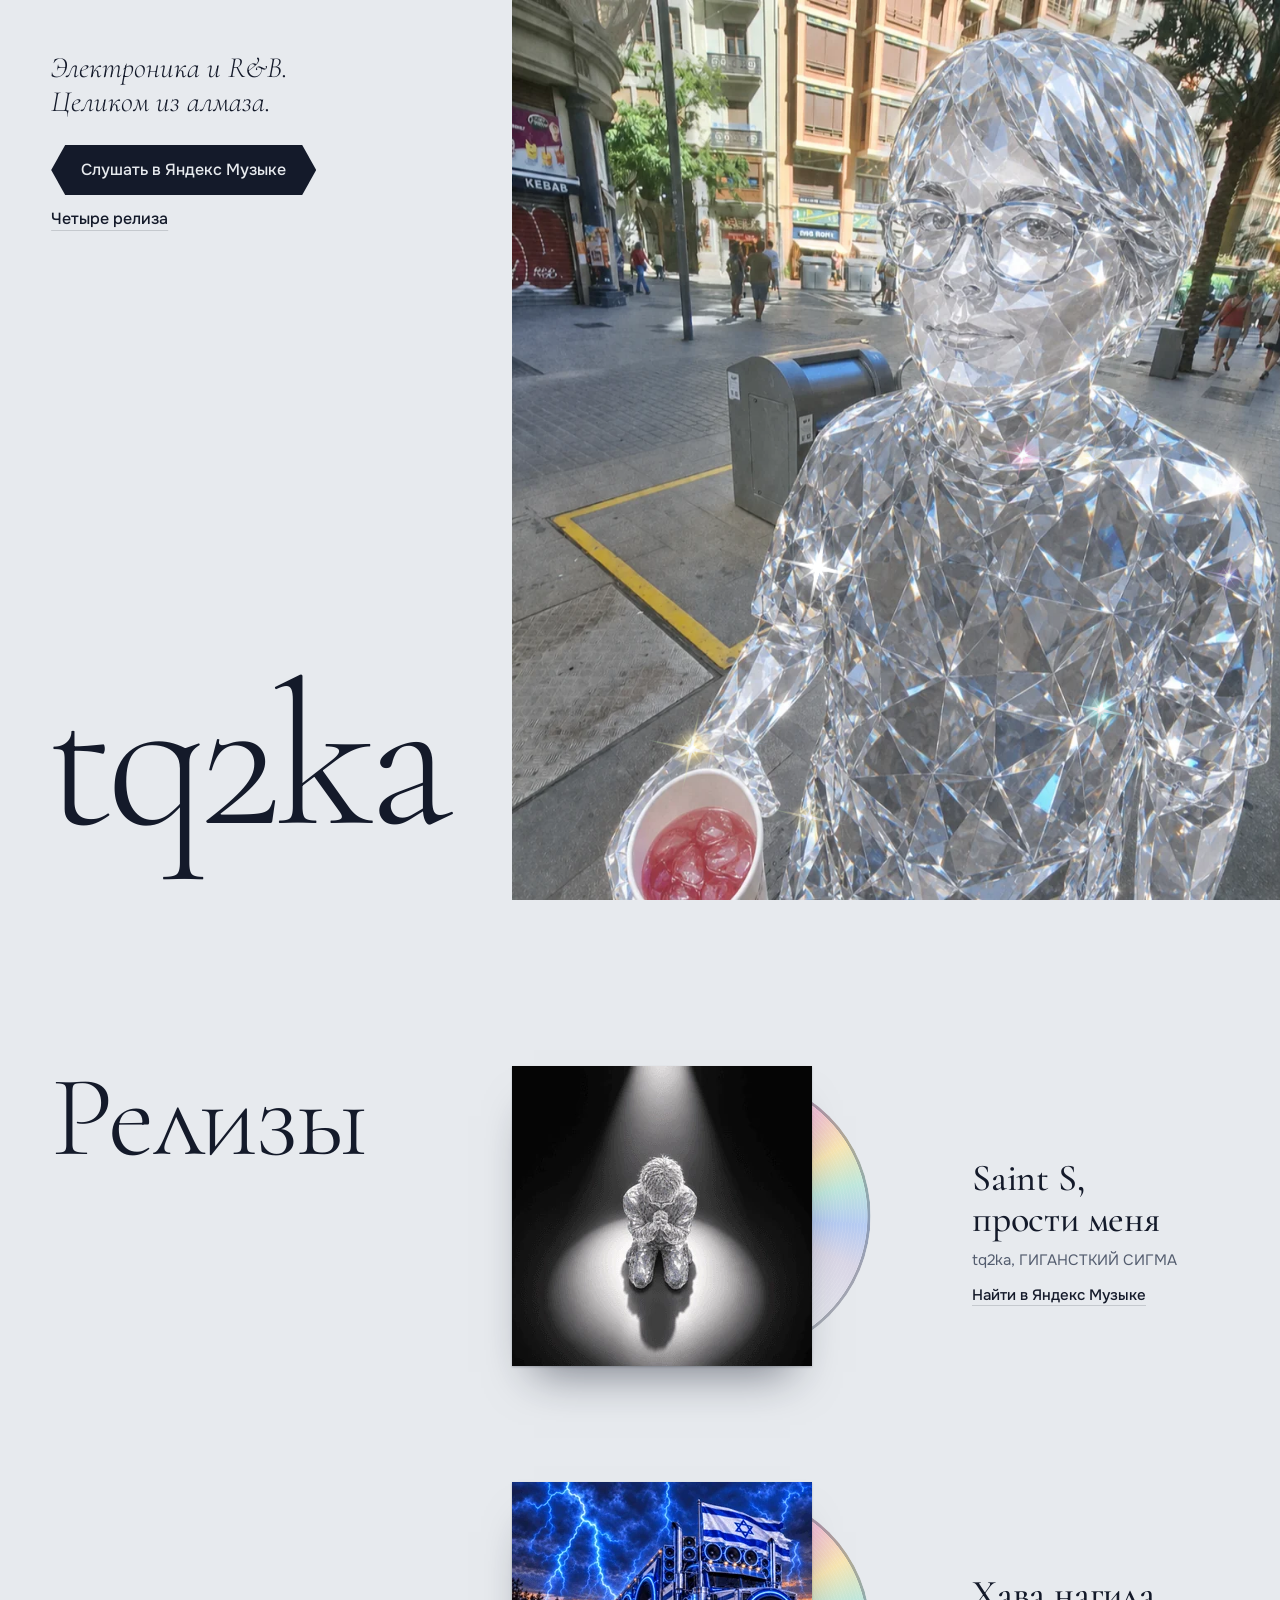
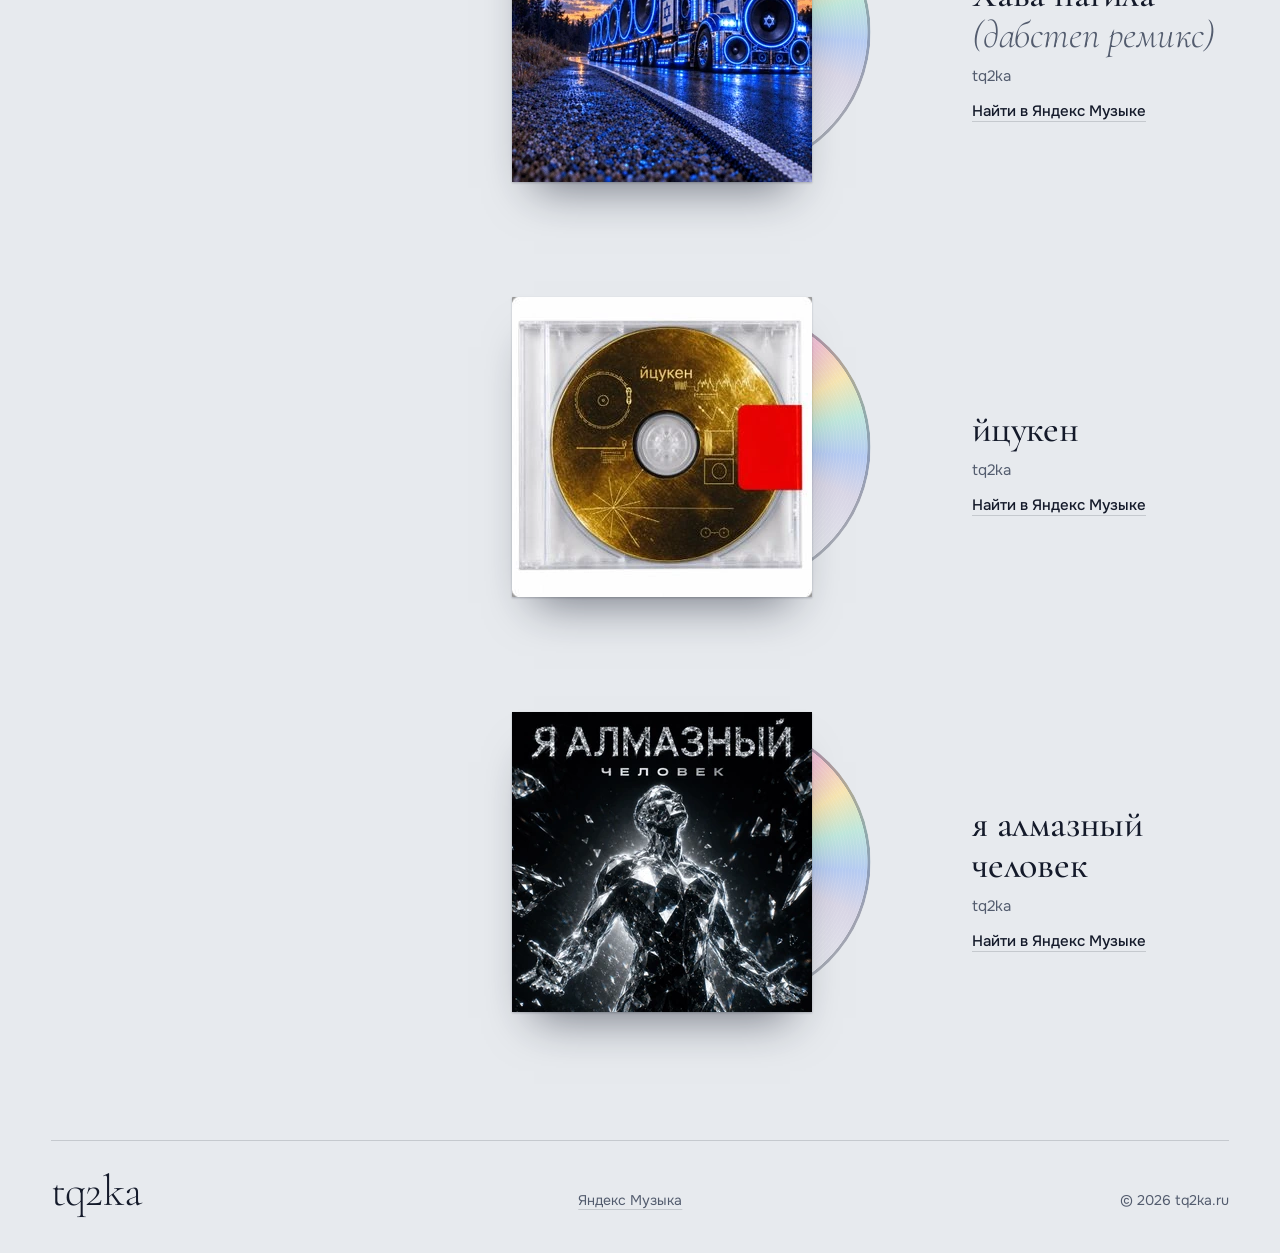
==== index.html @ 60e8fe56 "Сайт tq2ka: алмазный герой с бликами, релизы с CD, плеер, GitHub Pages Co-Authored-By: Claude Opus 5" ====
<!doctype html>
<html lang="ru">
<head>
  <meta charset="utf-8">
  <meta name="viewport" content="width=device-width, initial-scale=1, viewport-fit=cover">
  <title>tq2ka — музыкант</title>
  <meta name="description" content="tq2ka — электроника и R&amp;B. Релизы: «Saint S, прости меня» (с ГИГАНСТКИЙ СИГМА), «Хава нагила (дабстеп ремикс)», «йцукен», «я алмазный человек». Слушать в Яндекс Музыке.">
  <link rel="canonical" href="https://tq2ka.ru/">
  <meta name="theme-color" content="#e7eaee">

  <meta property="og:type" content="profile">
  <meta property="og:site_name" content="tq2ka">
  <meta property="og:title" content="tq2ka — музыкант">
  <meta property="og:description" content="Электроника и R&amp;B. Целиком из алмаза.">
  <meta property="og:url" content="https://tq2ka.ru/">
  <meta property="og:image" content="https://tq2ka.ru/img/og.jpg">
  <meta property="og:image:width" content="1200">
  <meta property="og:image:height" content="630">
  <meta property="og:locale" content="ru_RU">
  <meta name="twitter:card" content="summary_large_image">

  <link rel="icon" type="image/png" href="favicon.png">
  <link rel="apple-touch-icon" href="img/apple-touch-icon.png">

  <link rel="preload" as="image" type="image/webp" href="img/tq2ka.webp" imagesrcset="img/tq2ka-640.webp 640w, img/tq2ka.webp 1086w" imagesizes="(min-width: 900px) 60vw, 100vw">
  <link rel="preload" as="font" type="font/woff2" href="fonts/cormorant-garamond-latin-2fed1d.woff2" crossorigin>
  <link rel="stylesheet" href="css/fonts.css">
  <link rel="stylesheet" href="css/style.css">

  <script type="application/ld+json">
  {
    "@context": "https://schema.org",
    "@type": "MusicGroup",
    "name": "tq2ka",
    "url": "https://tq2ka.ru/",
    "image": "https://tq2ka.ru/img/tq2ka.jpg",
    "genre": ["Электроника", "R&B"],
    "sameAs": ["https://music.yandex.ru/artist/26457959"],
    "track": [
      {"@type": "MusicRecording", "name": "Saint S, прости меня", "byArtist": [{"@type": "MusicGroup", "name": "tq2ka"}, {"@type": "MusicGroup", "name": "ГИГАНСТКИЙ СИГМА"}]},
      {"@type": "MusicRecording", "name": "Хава нагила (дабстеп ремикс)", "byArtist": {"@type": "MusicGroup", "name": "tq2ka"}},
      {"@type": "MusicRecording", "name": "йцукен", "byArtist": {"@type": "MusicGroup", "name": "tq2ka"}},
      {"@type": "MusicRecording", "name": "я алмазный человек", "byArtist": {"@type": "MusicGroup", "name": "tq2ka"}}
    ]
  }
  </script>
</head>
<body>
  <a class="skip" href="#releases">Перейти к релизам</a>

  <header class="hero">
    <figure class="hero__photo" id="gem">
      <picture>
        <source type="image/webp" srcset="img/tq2ka-640.webp 640w, img/tq2ka.webp 1086w" sizes="(min-width: 900px) 60vw, 100vw">
        <img src="img/tq2ka.jpg" width="1086" height="1086" alt="tq2ka: человек из прозрачного алмаза со стаканом розового лимонада на улице южного города" fetchpriority="high">
      </picture>
      <canvas class="hero__fire" aria-hidden="true"></canvas>
    </figure>

    <div class="hero__text">
      <h1 class="wordmark">tq2ka</h1>
      <p class="hero__line">Электроника и&nbsp;R&amp;B.<br>Целиком из&nbsp;алмаза.</p>
      <p class="hero__actions">
        <a class="btn" href="https://music.yandex.ru/artist/26457959" target="_blank" rel="noopener">Слушать в&nbsp;Яндекс Музыке</a>
        <a class="hero__link" href="#releases">Четыре релиза</a>
      </p>
    </div>
  </header>

  <main>
    <section class="releases" id="releases" aria-labelledby="releases-title">
      <h2 class="releases__title" id="releases-title">Релизы</h2>

      <!--
        Как добавить трек или ссылки:
        • data-audio="audio/имя.mp3" — появится кнопка «Слушать», диск будет крутиться;
        • точная ссылка на релиз — замени адрес в «Найти в Яндекс Музыке»
          на ссылку альбома (music.yandex.ru/album/…) и текст на «Слушать в Яндекс Музыке».
      -->
      <ul class="releases__list">

        <li class="release" id="saint-s" data-audio="">
          <div class="release__case">
            <span class="disc" aria-hidden="true"></span>
            <img class="release__cover" src="img/saint-s.webp" width="300" height="300" loading="lazy" alt="Обложка «Saint S, прости меня»: серебряная фигура на коленях в луче прожектора">
          </div>
          <div class="release__meta">
            <h3 class="release__name">Saint S, прости меня</h3>
            <p class="release__artist">tq2ka, ГИГАНСТКИЙ СИГМА</p>
            <p class="release__listen"><a href="https://music.yandex.ru/search?text=tq2ka%20Saint%20S%2C%20%D0%BF%D1%80%D0%BE%D1%81%D1%82%D0%B8%20%D0%BC%D0%B5%D0%BD%D1%8F" target="_blank" rel="noopener">Найти в Яндекс Музыке</a></p>
          </div>
        </li>

        <li class="release" id="hava-nagila" data-audio="">
          <div class="release__case">
            <span class="disc" aria-hidden="true"></span>
            <img class="release__cover" src="img/hava-nagila.webp" width="300" height="300" loading="lazy" alt="Обложка «Хава нагила (дабстеп ремикс)»: фура с сабвуферами и флагами Израиля под молниями">
          </div>
          <div class="release__meta">
            <h3 class="release__name">Хава нагила <span class="release__alt">(дабстеп ремикс)</span></h3>
            <p class="release__artist">tq2ka</p>
            <p class="release__listen"><a href="https://music.yandex.ru/search?text=tq2ka%20%D0%A5%D0%B0%D0%B2%D0%B0%20%D0%BD%D0%B0%D0%B3%D0%B8%D0%BB%D0%B0" target="_blank" rel="noopener">Найти в Яндекс Музыке</a></p>
          </div>
        </li>

        <li class="release" id="ytsuken" data-audio="">
          <div class="release__case">
            <span class="disc" aria-hidden="true"></span>
            <img class="release__cover" src="img/ytsuken.webp" width="300" height="300" loading="lazy" alt="Обложка «йцукен»: золотой диск в прозрачной коробке с красной наклейкой">
          </div>
          <div class="release__meta">
            <h3 class="release__name">йцукен</h3>
            <p class="release__artist">tq2ka</p>
            <p class="release__listen"><a href="https://music.yandex.ru/search?text=tq2ka%20%D0%B9%D1%86%D1%83%D0%BA%D0%B5%D0%BD" target="_blank" rel="noopener">Найти в Яндекс Музыке</a></p>
          </div>
        </li>

        <li class="release" id="almaz" data-audio="">
          <div class="release__case">
            <span class="disc" aria-hidden="true"></span>
            <img class="release__cover" src="img/almaz.webp" width="300" height="300" loading="lazy" alt="Обложка «я алмазный человек»: алмазная фигура среди летящих осколков">
          </div>
          <div class="release__meta">
            <h3 class="release__name">я алмазный человек</h3>
            <p class="release__artist">tq2ka</p>
            <p class="release__listen"><a href="https://music.yandex.ru/search?text=tq2ka%20%D1%8F%20%D0%B0%D0%BB%D0%BC%D0%B0%D0%B7%D0%BD%D1%8B%D0%B9%20%D1%87%D0%B5%D0%BB%D0%BE%D0%B2%D0%B5%D0%BA" target="_blank" rel="noopener">Найти в Яндекс Музыке</a></p>
          </div>
        </li>

      </ul>
    </section>
  </main>

  <footer class="foot">
    <p class="foot__mark">tq2ka</p>
    <p class="foot__small"><a href="https://music.yandex.ru/artist/26457959" target="_blank" rel="noopener">Яндекс Музыка</a></p>
    <p class="foot__small">© 2026 tq2ka.ru</p>
  </footer>

  <script src="js/sparkles.js" defer></script>
  <script src="js/main.js" defer></script>
</body>
</html>
---- css/fonts.css ----
@font-face{font-family:'Cormorant Garamond';font-style:italic;font-weight:300;font-display:swap;src:url(../fonts/cormorant-garamond-cyrillic-034e3f.woff2) format('woff2');unicode-range:U+0301, U+0400-045F, U+0490-0491, U+04B0-04B1, U+2116}
@font-face{font-family:'Cormorant Garamond';font-style:italic;font-weight:300;font-display:swap;src:url(../fonts/cormorant-garamond-latin-25e309.woff2) format('woff2');unicode-range:U+0000-00FF, U+0131, U+0152-0153, U+02BB-02BC, U+02C6, U+02DA, U+02DC, U+0304, U+0308, U+0329, U+2000-206F, U+20AC, U+2122, U+2191, U+2193, U+2212, U+2215, U+FEFF, U+FFFD}
@font-face{font-family:'Cormorant Garamond';font-style:italic;font-weight:500;font-display:swap;src:url(../fonts/cormorant-garamond-cyrillic-034e3f.woff2) format('woff2');unicode-range:U+0301, U+0400-045F, U+0490-0491, U+04B0-04B1, U+2116}
@font-face{font-family:'Cormorant Garamond';font-style:italic;font-weight:500;font-display:swap;src:url(../fonts/cormorant-garamond-latin-25e309.woff2) format('woff2');unicode-range:U+0000-00FF, U+0131, U+0152-0153, U+02BB-02BC, U+02C6, U+02DA, U+02DC, U+0304, U+0308, U+0329, U+2000-206F, U+20AC, U+2122, U+2191, U+2193, U+2212, U+2215, U+FEFF, U+FFFD}
@font-face{font-family:'Cormorant Garamond';font-style:normal;font-weight:300;font-display:swap;src:url(../fonts/cormorant-garamond-cyrillic-4f4a82.woff2) format('woff2');unicode-range:U+0301, U+0400-045F, U+0490-0491, U+04B0-04B1, U+2116}
@font-face{font-family:'Cormorant Garamond';font-style:normal;font-weight:300;font-display:swap;src:url(../fonts/cormorant-garamond-latin-2fed1d.woff2) format('woff2');unicode-range:U+0000-00FF, U+0131, U+0152-0153, U+02BB-02BC, U+02C6, U+02DA, U+02DC, U+0304, U+0308, U+0329, U+2000-206F, U+20AC, U+2122, U+2191, U+2193, U+2212, U+2215, U+FEFF, U+FFFD}
@font-face{font-family:'Cormorant Garamond';font-style:normal;font-weight:500;font-display:swap;src:url(../fonts/cormorant-garamond-cyrillic-4f4a82.woff2) format('woff2');unicode-range:U+0301, U+0400-045F, U+0490-0491, U+04B0-04B1, U+2116}
@font-face{font-family:'Cormorant Garamond';font-style:normal;font-weight:500;font-display:swap;src:url(../fonts/cormorant-garamond-latin-2fed1d.woff2) format('woff2');unicode-range:U+0000-00FF, U+0131, U+0152-0153, U+02BB-02BC, U+02C6, U+02DA, U+02DC, U+0304, U+0308, U+0329, U+2000-206F, U+20AC, U+2122, U+2191, U+2193, U+2212, U+2215, U+FEFF, U+FFFD}
@font-face{font-family:'Onest';font-style:normal;font-weight:400;font-display:swap;src:url(../fonts/onest-cyrillic-4c7562.woff2) format('woff2');unicode-range:U+0301, U+0400-045F, U+0490-0491, U+04B0-04B1, U+2116}
@font-face{font-family:'Onest';font-style:normal;font-weight:400;font-display:swap;src:url(../fonts/onest-latin-cebbb5.woff2) format('woff2');unicode-range:U+0000-00FF, U+0131, U+0152-0153, U+02BB-02BC, U+02C6, U+02DA, U+02DC, U+0304, U+0308, U+0329, U+2000-206F, U+20AC, U+2122, U+2191, U+2193, U+2212, U+2215, U+FEFF, U+FFFD}
@font-face{font-family:'Onest';font-style:normal;font-weight:500;font-display:swap;src:url(../fonts/onest-cyrillic-4c7562.woff2) format('woff2');unicode-range:U+0301, U+0400-045F, U+0490-0491, U+04B0-04B1, U+2116}
@font-face{font-family:'Onest';font-style:normal;font-weight:500;font-display:swap;src:url(../fonts/onest-latin-cebbb5.woff2) format('woff2');unicode-range:U+0000-00FF, U+0131, U+0152-0153, U+02BB-02BC, U+02C6, U+02DA, U+02DC, U+0304, U+0308, U+0329, U+2000-206F, U+20AC, U+2122, U+2191, U+2193, U+2212, U+2215, U+FEFF, U+FFFD}
@font-face{font-family:'Onest';font-style:normal;font-weight:600;font-display:swap;src:url(../fonts/onest-cyrillic-4c7562.woff2) format('woff2');unicode-range:U+0301, U+0400-045F, U+0490-0491, U+04B0-04B1, U+2116}
@font-face{font-family:'Onest';font-style:normal;font-weight:600;font-display:swap;src:url(../fonts/onest-latin-cebbb5.woff2) format('woff2');unicode-range:U+0000-00FF, U+0131, U+0152-0153, U+02BB-02BC, U+02C6, U+02DA, U+02DC, U+0304, U+0308, U+0329, U+2000-206F, U+20AC, U+2122, U+2191, U+2193, U+2212, U+2215, U+FEFF, U+FFFD}
---- css/style.css ----
/* tq2ka — ювелирная витрина
   Палитра: платина, тушь, графит, розовый лимонад (стакан на аватарке). */

:root {
  --platinum: #e7eaee;
  --plate: #f3f5f7;
  --ink: #141a2a;
  --graphite: #535c6e;
  --hair: rgba(20, 26, 42, .16);
  --lemonade: #d8365f;

  --serif: 'Cormorant Garamond', 'Cormorant', 'Times New Roman', serif;
  --sans: 'Onest', 'Segoe UI', system-ui, sans-serif;

  --gutter: clamp(16px, 4vw, 56px);
}

*, *::before, *::after { box-sizing: border-box; }

html {
  -webkit-text-size-adjust: 100%;
  text-size-adjust: 100%;
}
@media (prefers-reduced-motion: no-preference) {
  html { scroll-behavior: smooth; }
}

body {
  margin: 0;
  background: var(--platinum);
  color: var(--ink);
  font: 400 18px/1.55 var(--sans);
  -webkit-font-smoothing: antialiased;
  overflow-x: hidden;
}

::selection { background: var(--lemonade); color: #fff; }

img { max-width: 100%; height: auto; display: block; }

a { color: inherit; }

:focus-visible {
  outline: 2px solid var(--lemonade);
  outline-offset: 4px;
}

.skip {
  position: absolute;
  left: var(--gutter);
  top: -100px;
  z-index: 10;
  padding: 10px 16px;
  background: var(--ink);
  color: var(--platinum);
  text-decoration: none;
}
.skip:focus { top: 12px; }

/* ───────── Герой ───────── */

.hero {
  display: grid;
  grid-template-columns: 1fr;
}

.hero__photo {
  position: relative;
  margin: 0;
  aspect-ratio: 1 / 1;
  overflow: hidden;
  background: #b9bec5;
}
.hero__photo img {
  width: 100%;
  height: 100%;
  object-fit: cover;
  object-position: 62% 50%; /* совпадает с POS_X в main.js */
}
.hero__fire {
  position: absolute;
  inset: 0;
  width: 100%;
  height: 100%;
  pointer-events: none;
  opacity: 0;
  transition: opacity .6s ease;
}
.hero__fire.is-on { opacity: 1; }

.hero__text {
  container-type: inline-size;
  display: flex;
  flex-direction: column;
  padding: 28px var(--gutter) 8px;
}

.wordmark {
  margin: 0;
  font: 300 30vw/.78 var(--serif);
  font-size: 50cqi;
  letter-spacing: -.035em;
  /* компенсируем боковые поля глифа t; снизу — место под хвост q */
  margin-left: -.03em;
  margin-bottom: .24em;
  font-feature-settings: "lnum" 0;
}

.hero__line {
  margin: 0;
  font: italic 300 clamp(24px, 2.3vw, 32px)/1.15 var(--serif);
}

.hero__actions {
  display: flex;
  flex-wrap: wrap;
  align-items: center;
  gap: 14px 28px;
  margin: 26px 0 0;
}

/* кнопка огранкой «багет»: скошенные торцы */
.btn {
  display: inline-flex;
  align-items: center;
  min-height: 50px;
  padding: 0 30px;
  background: var(--ink);
  color: var(--platinum);
  font: 500 16px/1.2 var(--sans);
  text-decoration: none;
  clip-path: polygon(14px 0, calc(100% - 14px) 0, 100% 50%, calc(100% - 14px) 100%, 14px 100%, 0 50%);
  transition: background-color .2s;
}
.btn:hover { background: var(--lemonade); }
/* clip-path срезает outline — фокус показываем заливкой и подчёркиванием */
.btn:focus-visible {
  outline: none;
  background: var(--lemonade);
  text-decoration: underline;
  text-underline-offset: 4px;
}

.hero__link {
  font: 500 16px/1.3 var(--sans);
  text-decoration: underline;
  text-decoration-thickness: 1px;
  text-underline-offset: 6px;
  text-decoration-color: var(--hair);
  transition: text-decoration-color .2s;
}
.hero__link:hover { text-decoration-color: var(--lemonade); }

@media (min-width: 900px) {
  .hero {
    grid-template-columns: minmax(0, 1fr) min(60vw, 100svh);
    height: 100svh;
    min-height: 600px;
  }
  .hero__photo {
    grid-column: 2;
    grid-row: 1;
    aspect-ratio: auto;
    height: 100%;
  }
  .hero__text {
    grid-column: 1;
    grid-row: 1;
    padding: clamp(28px, 4vw, 56px) var(--gutter) 0;
  }
  .hero__line { order: 1; margin-top: 0; }
  .hero__actions { order: 2; }
  .wordmark {
    order: 3;
    margin-top: auto;
    /* хвост q почти касается нижнего края фото */
    margin-bottom: .3em;
  }
}

/* ───────── Релизы ───────── */

.releases {
  max-width: 1240px;
  margin: 0 auto;
  padding: clamp(96px, 13vw, 180px) var(--gutter) clamp(80px, 10vw, 140px);
}

.releases__title {
  margin: 0 0 clamp(48px, 7vw, 96px);
  font: 300 clamp(60px, 9vw, 128px)/.9 var(--serif);
  letter-spacing: -.02em;
}

.releases__list {
  list-style: none;
  margin: 0;
  padding: 0;
  display: grid;
  grid-template-columns: 1fr;
  gap: clamp(64px, 9vw, 120px) 48px;
}
/* планшет и шире: обложка и подпись в одну строку */
@media (min-width: 760px) {
  .release {
    display: grid;
    grid-template-columns: 300px minmax(0, 1fr);
    column-gap: 160px;
    align-items: center;
  }
  .release__case { width: 300px; }
  .release__meta { margin-top: 0; }
}

/* десктоп: список релизов стоит ровно под фото, заголовок — в колонке имени */
@media (min-width: 1180px) {
  .releases {
    display: grid;
    grid-template-columns: minmax(0, 1fr) min(60vw, 100svh);
    max-width: none;
    padding-left: 0;
    padding-right: 0;
  }
  .releases__title {
    grid-column: 1;
    align-self: start;
    position: sticky;
    top: clamp(28px, 4vw, 56px);
    margin: 0;
    padding: 0 var(--gutter);
  }
  .releases__list {
    grid-column: 2;
    padding-right: var(--gutter);
  }
}

.release { min-width: 0; }

.release__case {
  position: relative;
  width: min(300px, 62vw);
  aspect-ratio: 1 / 1;
}

.release__cover {
  position: relative;
  z-index: 1;
  width: 100%;
  height: 100%;
  object-fit: cover;
  box-shadow:
    0 1px 2px rgba(20, 26, 42, .25),
    0 28px 44px -22px rgba(20, 26, 42, .55);
}

/* CD за обложкой: сторона с записью, радужная дифракция */
@property --a {
  syntax: '<angle>';
  inherits: false;
  initial-value: 0deg;
}

.disc {
  --a: 20deg;
  position: absolute;
  z-index: 0;
  top: 3%;
  left: 3%;
  width: 94%;
  height: 94%;
  border-radius: 50%;
  translate: 24% 0;
  transition: translate .8s cubic-bezier(.2, .75, .15, 1), --a .5s ease-out;
  background:
    radial-gradient(circle closest-side,
      transparent 0 30%,
      rgba(255, 255, 255, .85) 30.5% 31.2%,
      #c9ced6 31.6% 36%,
      rgba(110, 118, 132, .35) 36.3% 37%,
      transparent 37.4% 97.6%,
      rgba(90, 98, 112, .45) 98% 100%),
    repeating-radial-gradient(circle closest-side,
      rgba(255, 255, 255, 0) 0 2px,
      rgba(255, 255, 255, .09) 2px 3px),
    conic-gradient(from var(--a),
      #d3d8df 0deg, #f1bfd2 20deg, #f8e6b2 38deg, #bfe7dc 56deg, #b6cbf2 74deg, #d9d6e6 92deg,
      #e8ebef 130deg, #d3d8df 180deg,
      #f1bfd2 200deg, #f8e6b2 218deg, #bfe7dc 236deg, #b6cbf2 254deg, #d9d6e6 272deg,
      #e8ebef 310deg, #d3d8df 360deg);
  -webkit-mask: radial-gradient(circle closest-side, transparent 0 12.5%, rgba(0, 0, 0, .4) 13% 30%, #000 30.5%);
  mask: radial-gradient(circle closest-side, transparent 0 12.5%, rgba(0, 0, 0, .4) 13% 30%, #000 30.5%);
}

.release:hover .disc,
.release:focus-within .disc,
.release.is-playing .disc,
.release.is-summoned .disc { translate: 50% 0; }

.release.is-playing .disc { animation: spin 1.8s linear infinite; }

/* йцукен: золото при вызове с клавиатуры */
.release.is-summoned .disc {
  filter: sepia(1) saturate(1.5) hue-rotate(-15deg) brightness(.8) contrast(1.15);
  animation: spin 2.4s linear 1;
}
.release.is-summoned .release__cover {
  outline: 2px solid var(--lemonade);
  outline-offset: 6px;
}

@keyframes spin { to { rotate: 360deg; } }

@media (prefers-reduced-motion: reduce) {
  .disc { transition: none; }
  .release.is-playing .disc,
  .release.is-summoned .disc { animation: none; }
}

.release__meta { margin-top: 32px; max-width: 30ch; }

.release__name {
  margin: 0;
  font: 500 clamp(30px, 3vw, 38px)/1.08 var(--serif);
  letter-spacing: -.005em;
  text-wrap: balance;
}
.release__alt {
  display: block;
  font-weight: 300;
  font-style: italic;
  color: var(--graphite);
}

.release__artist {
  margin: 10px 0 0;
  font: 400 15px/1.4 var(--sans);
  color: var(--graphite);
}

.release__listen {
  margin: 14px 0 0;
  font: 500 15px/1.4 var(--sans);
}
.release__listen a {
  text-decoration: underline;
  text-decoration-thickness: 1px;
  text-underline-offset: 5px;
  text-decoration-color: var(--hair);
  transition: text-decoration-color .2s;
}
.release__listen a:hover { text-decoration-color: var(--lemonade); }

.foot__small a { text-decoration-color: var(--hair); text-underline-offset: 4px; }
.foot__small a:hover { text-decoration-color: var(--lemonade); }

.release__links {
  list-style: none;
  margin: 18px 0 0;
  padding: 0;
  display: flex;
  flex-wrap: wrap;
  gap: 8px;
}
.release__links a {
  display: inline-block;
  padding: 8px 14px;
  border: 1px solid var(--hair);
  border-radius: 999px;
  font: 500 14px/1.2 var(--sans);
  text-decoration: none;
  transition: border-color .2s, background-color .2s;
}
.release__links a:hover { border-color: var(--ink); background: var(--plate); }

/* плеер — появляется, только если у релиза есть data-audio */
.release__play {
  position: absolute;
  z-index: 2;
  left: 14px;
  bottom: 14px;
  width: 52px;
  height: 52px;
  border: 0;
  border-radius: 50%;
  background: var(--lemonade);
  color: #fff;
  cursor: pointer;
  display: grid;
  place-items: center;
  box-shadow: 0 6px 18px -6px rgba(20, 26, 42, .6);
  transition: transform .15s ease;
}
.release__play:active { transform: scale(.94); }
.release__play svg { width: 20px; height: 20px; }
.release__play .i-pause { display: none; }
.release.is-playing .release__play .i-play { display: none; }
.release.is-playing .release__play .i-pause { display: block; }

.release__progress {
  position: absolute;
  z-index: 2;
  left: 0;
  right: 0;
  bottom: -10px;
  height: 2px;
  background: var(--hair);
}
.release__progress i {
  display: block;
  height: 100%;
  width: calc(var(--p, 0) * 100%);
  background: var(--lemonade);
}

/* ───────── Подвал ───────── */

.foot {
  display: flex;
  flex-wrap: wrap;
  justify-content: space-between;
  align-items: baseline;
  gap: 8px 24px;
  margin: 0 var(--gutter);
  padding: 28px 0 40px;
  border-top: 1px solid var(--hair);
}
.foot__mark {
  margin: 0;
  font: 300 44px/1 var(--serif);
  letter-spacing: -.02em;
}
.foot__small {
  margin: 0;
  font-size: 14px;
  color: var(--graphite);
}
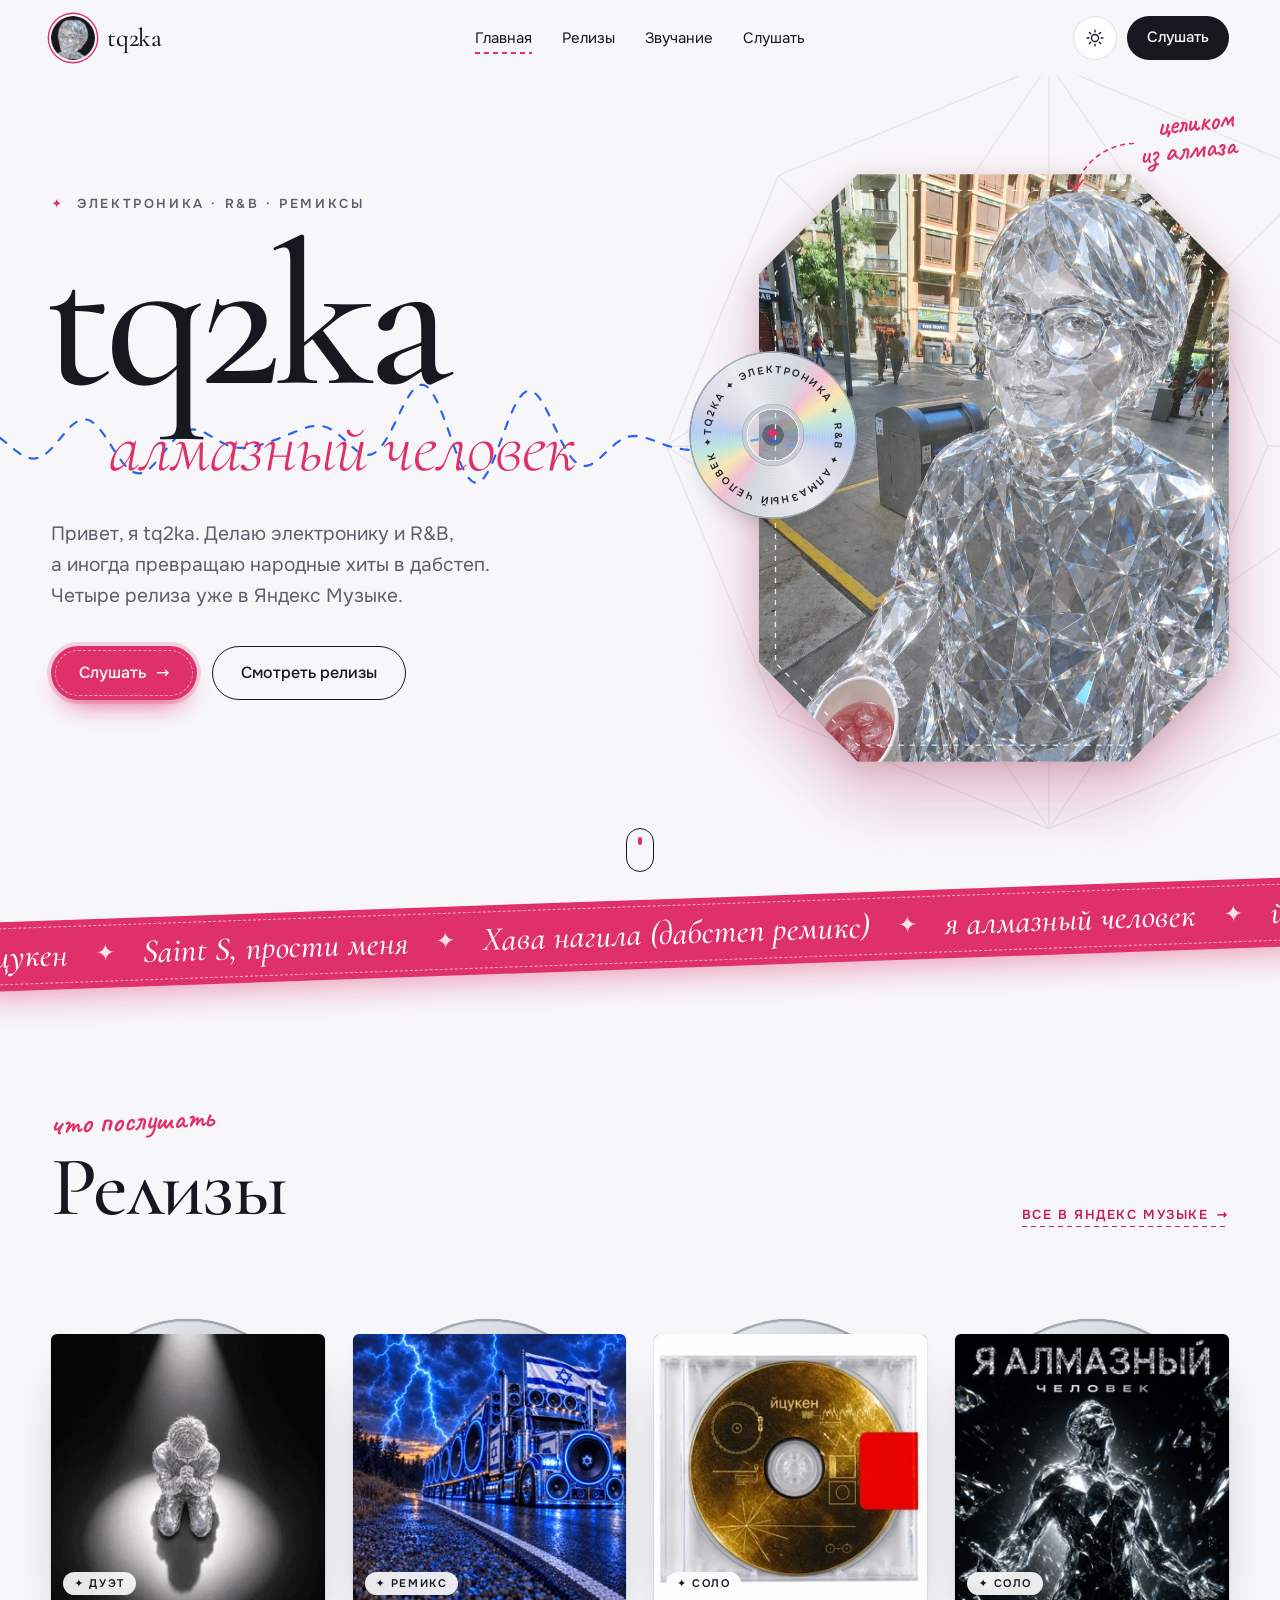
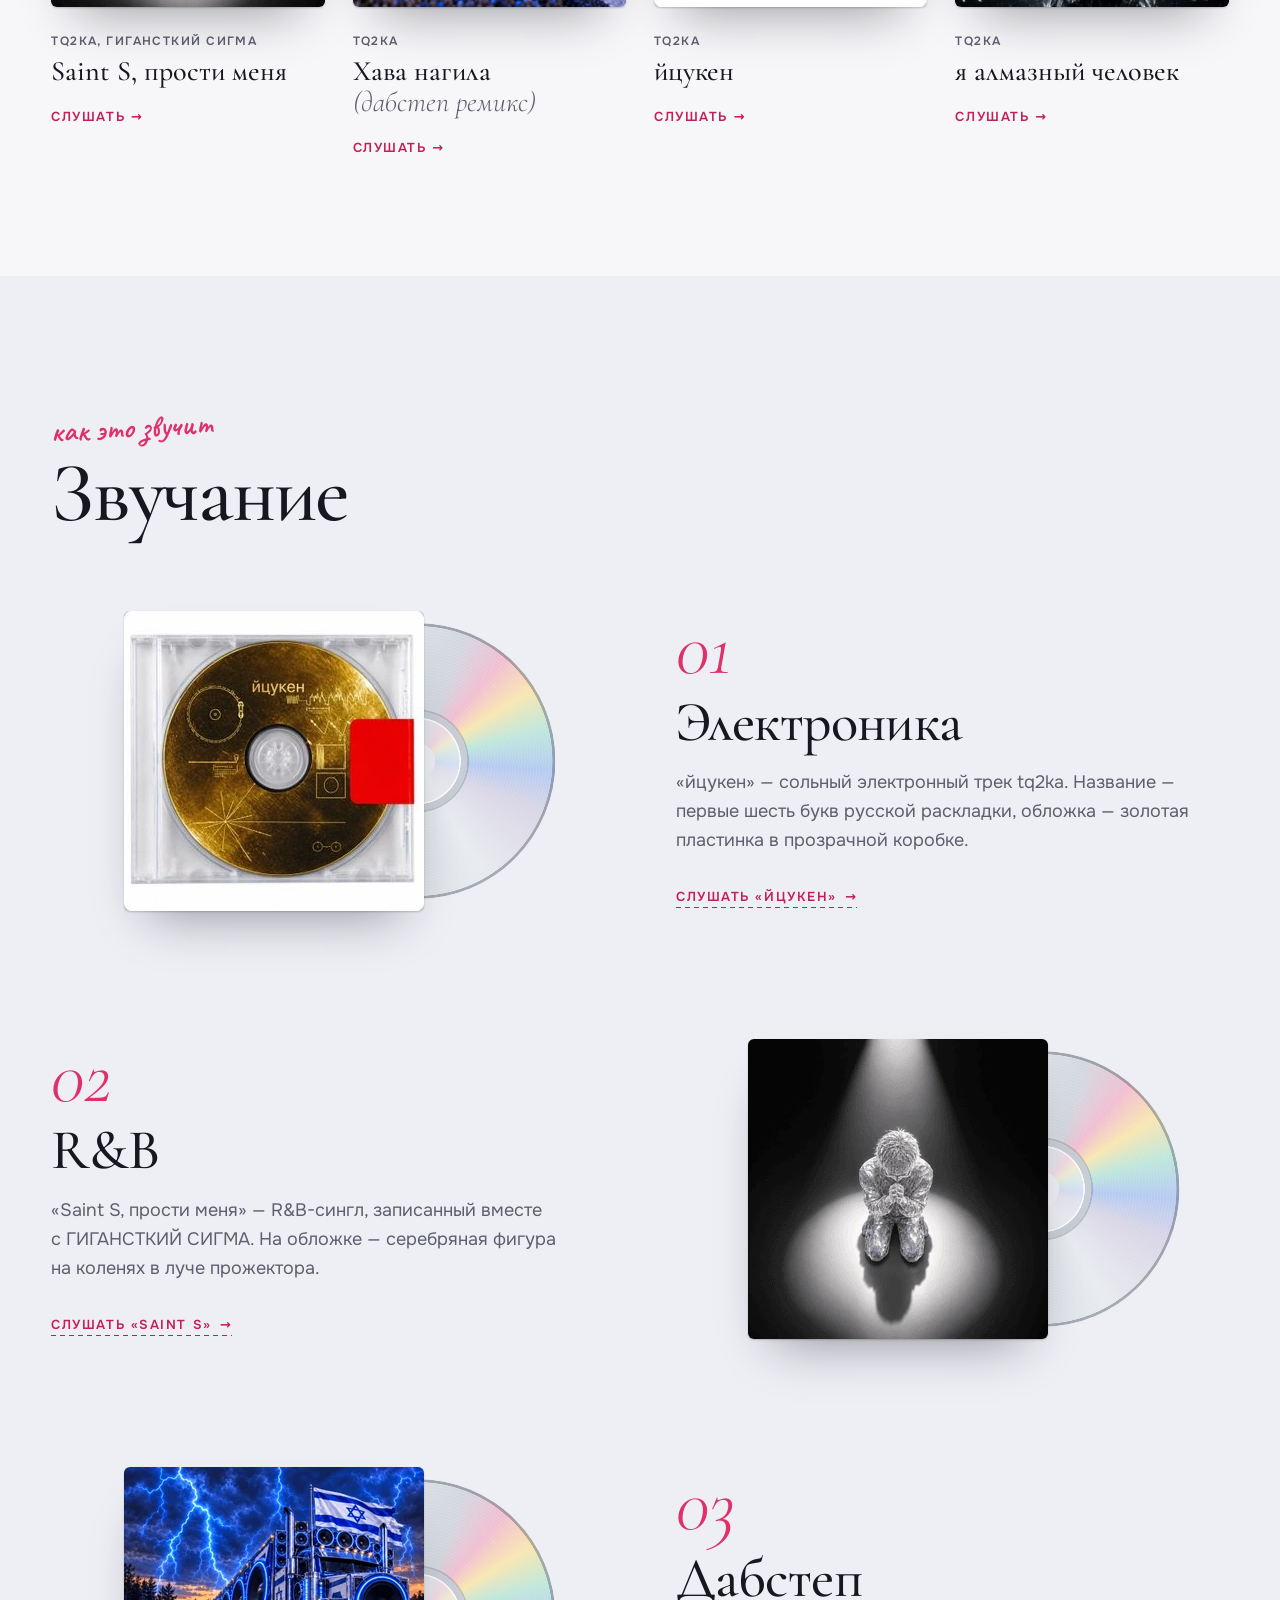
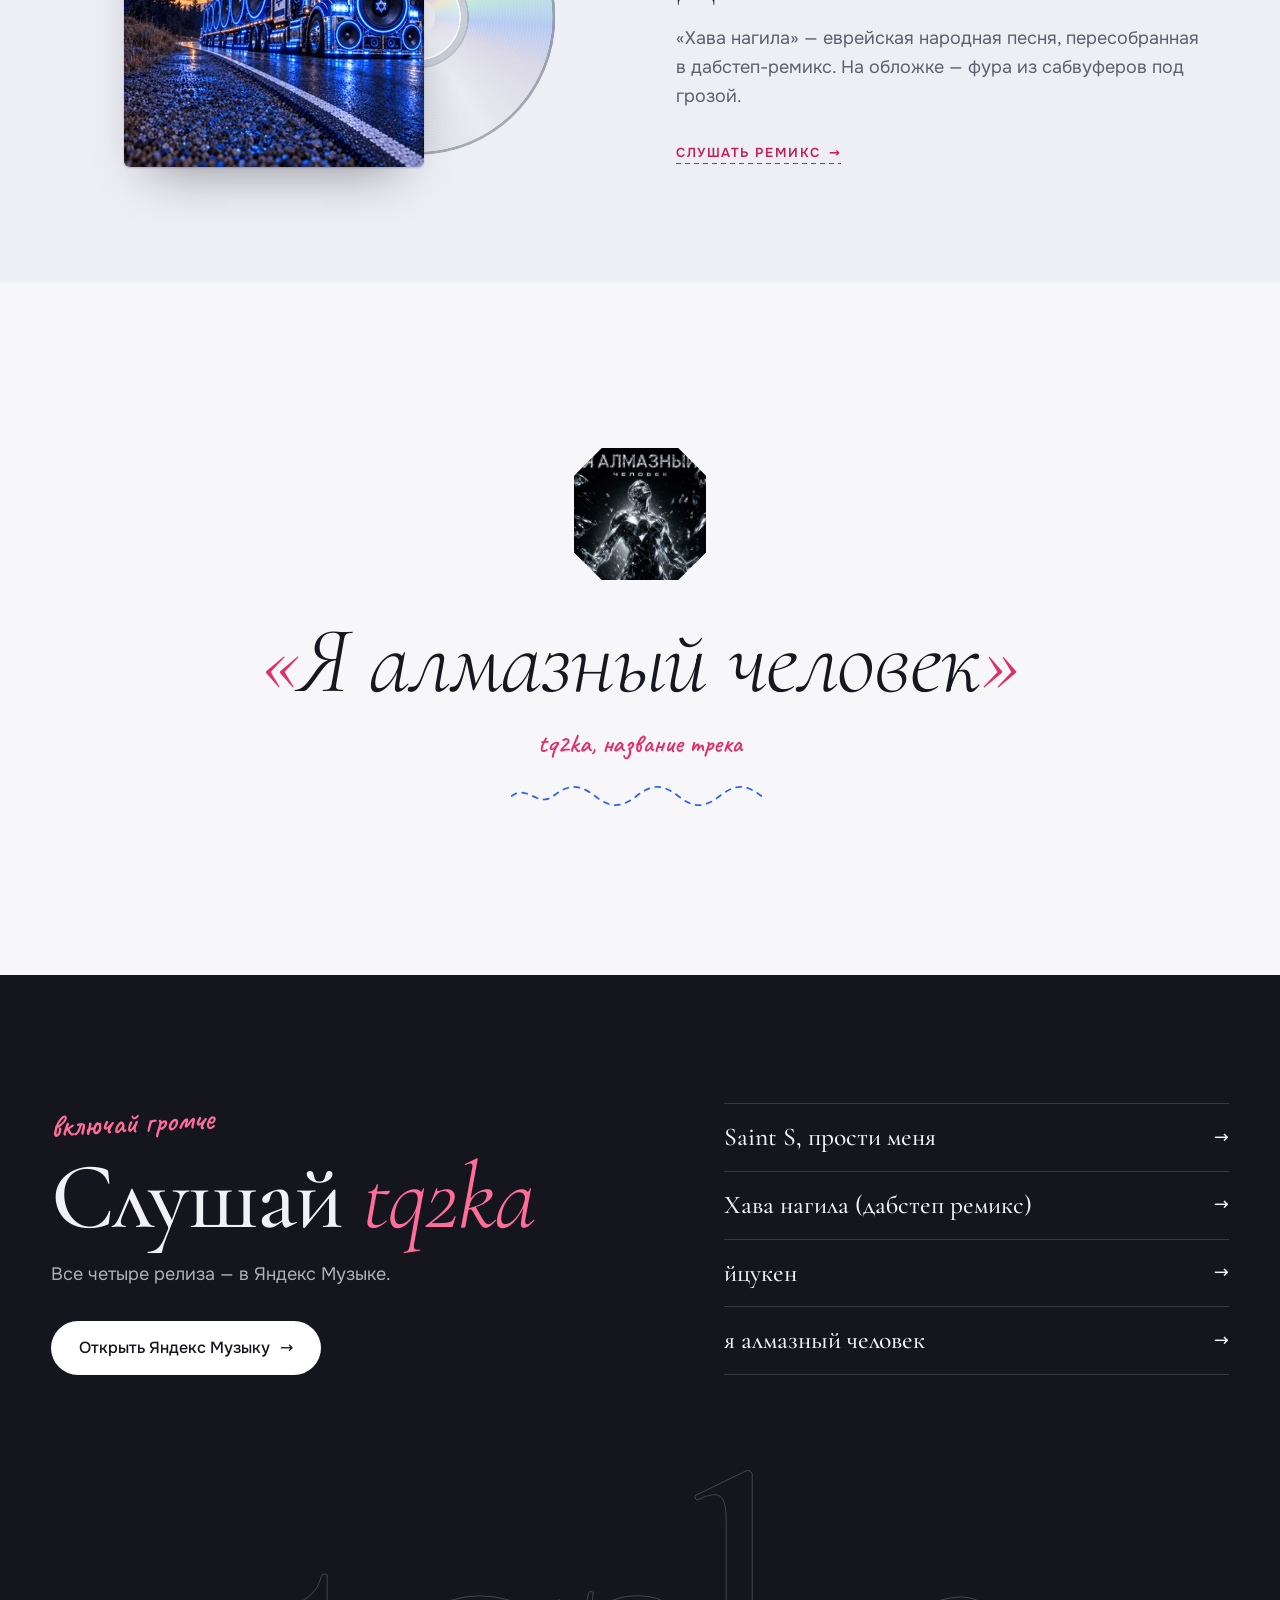
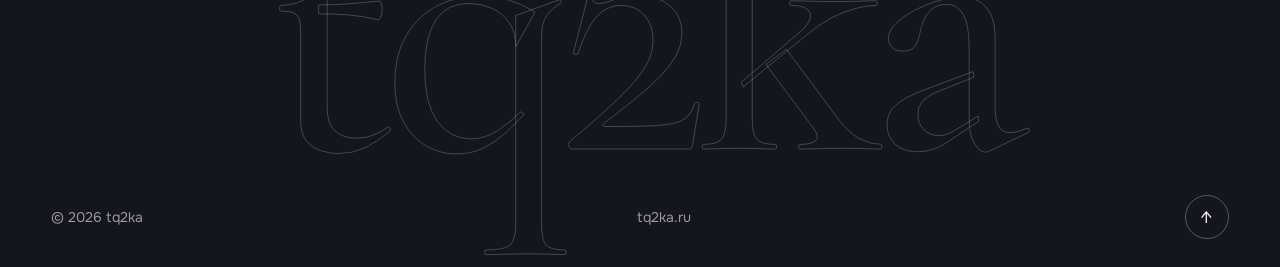
==== commit c8484796: "Редизайн в духе сайта Марины: шапка, волна, бейдж, лента, звучание, цитата, подвал Системная тема с " ====
--- a/index.html
+++ b/index.html
@@ -3,15 +3,16 @@
 <head>
   <meta charset="utf-8">
   <meta name="viewport" content="width=device-width, initial-scale=1, viewport-fit=cover">
-  <title>tq2ka — музыкант</title>
+  <title>tq2ka — алмазный человек</title>
   <meta name="description" content="tq2ka — электроника и R&amp;B. Релизы: «Saint S, прости меня» (с ГИГАНСТКИЙ СИГМА), «Хава нагила (дабстеп ремикс)», «йцукен», «я алмазный человек». Слушать в Яндекс Музыке.">
   <link rel="canonical" href="https://tq2ka.ru/">
-  <meta name="theme-color" content="#e7eaee">
+  <meta name="color-scheme" content="light dark">
+  <meta name="theme-color" content="#f7f7fa">
 
   <meta property="og:type" content="profile">
   <meta property="og:site_name" content="tq2ka">
-  <meta property="og:title" content="tq2ka — музыкант">
-  <meta property="og:description" content="Электроника и R&amp;B. Целиком из алмаза.">
+  <meta property="og:title" content="tq2ka — алмазный человек">
+  <meta property="og:description" content="Электроника и R&amp;B. Четыре релиза в Яндекс Музыке.">
   <meta property="og:url" content="https://tq2ka.ru/">
   <meta property="og:image" content="https://tq2ka.ru/img/og.jpg">
   <meta property="og:image:width" content="1200">
@@ -19,13 +20,17 @@
   <meta property="og:locale" content="ru_RU">
   <meta name="twitter:card" content="summary_large_image">
 
-  <link rel="icon" type="image/png" href="favicon.png">
+  <link rel="icon" href="favicon.ico" sizes="48x48">
+  <link rel="icon" type="image/png" sizes="32x32" href="favicon-32.png">
+  <link rel="icon" type="image/png" sizes="64x64" href="favicon.png">
   <link rel="apple-touch-icon" href="img/apple-touch-icon.png">
-
-  <link rel="preload" as="image" type="image/webp" href="img/tq2ka.webp" imagesrcset="img/tq2ka-640.webp 640w, img/tq2ka.webp 1086w" imagesizes="(min-width: 900px) 60vw, 100vw">
+  <link rel="manifest" href="site.webmanifest">
+
+  <link rel="preload" as="image" type="image/webp" href="img/tq2ka.webp">
   <link rel="preload" as="font" type="font/woff2" href="fonts/cormorant-garamond-latin-2fed1d.woff2" crossorigin>
   <link rel="stylesheet" href="css/fonts.css">
   <link rel="stylesheet" href="css/style.css">
+  <script>document.documentElement.classList.add('js');try{var t=localStorage.getItem('tq2ka-theme');if(t==='dark'||t==='light')document.documentElement.setAttribute('data-theme',t)}catch(e){}</script>
 
   <script type="application/ld+json">
   {
@@ -46,95 +51,250 @@
   </script>
 </head>
 <body>
-  <a class="skip" href="#releases">Перейти к релизам</a>
-
-  <header class="hero">
-    <figure class="hero__photo" id="gem">
-      <picture>
-        <source type="image/webp" srcset="img/tq2ka-640.webp 640w, img/tq2ka.webp 1086w" sizes="(min-width: 900px) 60vw, 100vw">
-        <img src="img/tq2ka.jpg" width="1086" height="1086" alt="tq2ka: человек из прозрачного алмаза со стаканом розового лимонада на улице южного города" fetchpriority="high">
-      </picture>
-      <canvas class="hero__fire" aria-hidden="true"></canvas>
-    </figure>
-
-    <div class="hero__text">
-      <h1 class="wordmark">tq2ka</h1>
-      <p class="hero__line">Электроника и&nbsp;R&amp;B.<br>Целиком из&nbsp;алмаза.</p>
-      <p class="hero__actions">
-        <a class="btn" href="https://music.yandex.ru/artist/26457959" target="_blank" rel="noopener">Слушать в&nbsp;Яндекс Музыке</a>
-        <a class="hero__link" href="#releases">Четыре релиза</a>
-      </p>
+  <a class="skip" href="#main">К содержанию</a>
+  <div class="progress" aria-hidden="true"><i></i></div>
+  <canvas class="trail" aria-hidden="true"></canvas>
+
+  <!-- ───────── Шапка ───────── -->
+  <header class="site-header" data-header>
+    <a class="logo" href="#top" aria-label="tq2ka, на главную">
+      <img class="logo__img" src="img/logo.png" width="44" height="44" alt="">
+      <span class="logo__t">tq2ka</span>
+    </a>
+    <nav class="nav" aria-label="Меню">
+      <ul>
+        <li><a href="#top" aria-current="true"><span>Главная</span></a></li>
+        <li><a href="#releases"><span>Релизы</span></a></li>
+        <li><a href="#sound"><span>Звучание</span></a></li>
+        <li><a href="#listen"><span>Слушать</span></a></li>
+      </ul>
+    </nav>
+    <div class="head-r">
+      <button class="theme-t" type="button" data-theme-toggle aria-label="Тёмная тема" aria-pressed="false">
+        <svg viewBox="0 0 24 24" fill="none" stroke="currentColor" stroke-width="1.6" stroke-linecap="round" aria-hidden="true">
+          <g class="sun"><circle cx="12" cy="12" r="4.2"/><path d="M12 2.5v2.2M12 19.3v2.2M2.5 12h2.2M19.3 12h2.2M5.3 5.3l1.6 1.6M17.1 17.1l1.6 1.6M5.3 18.7l1.6-1.6M17.1 6.9l1.6-1.6"/></g>
+          <path class="moon" d="M20 14.5A8.5 8.5 0 0 1 9.5 4a8.5 8.5 0 1 0 10.5 10.5z"/>
+        </svg>
+      </button>
+      <a class="pill" href="https://music.yandex.ru/artist/26457959" target="_blank" rel="noopener">Слушать</a>
+      <button class="burger" type="button" aria-label="Открыть меню" aria-expanded="false" data-burger><span></span><span></span></button>
     </div>
   </header>
 
-  <main>
-    <section class="releases" id="releases" aria-labelledby="releases-title">
-      <h2 class="releases__title" id="releases-title">Релизы</h2>
+  <div class="menu-full" data-menu hidden>
+    <nav aria-label="Меню">
+      <a href="#top">Главная</a>
+      <a href="#releases">Релизы</a>
+      <a href="#sound">Звучание</a>
+      <a href="#listen">Слушать</a>
+    </nav>
+    <a class="btn btn--pink" href="https://music.yandex.ru/artist/26457959" target="_blank" rel="noopener">Яндекс Музыка <span aria-hidden="true">→</span></a>
+  </div>
+
+  <main id="main">
+
+    <!-- ───────── Первый экран ───────── -->
+    <section class="hero" id="top">
+      <svg class="hero__facets" viewBox="0 0 600 600" aria-hidden="true">
+        <polygon points="300,20 498,102 580,300 498,498 300,580 102,498 20,300 102,102"/>
+        <polygon points="300,140 413,187 460,300 413,413 300,460 187,413 140,300 187,187"/>
+        <path d="M300 20 300 140M498 102 413 187M580 300H460M498 498 413 413M300 580V460M102 498 187 413M20 300H140M102 102 187 187M300 20 413 187 580 300 413 413 300 580 187 413 20 300 187 187Z"/>
+      </svg>
+
+      <div class="hero__text">
+        <p class="eyebrow" data-reveal><span class="spark" aria-hidden="true">✦</span> электроника · R&amp;B · ремиксы</p>
+        <h1 class="hero__name" data-reveal>
+          <span class="n1">tq2ka</span>
+          <span class="n2">алмазный человек</span>
+        </h1>
+        <svg class="wave" viewBox="0 0 1000 160" preserveAspectRatio="none" aria-hidden="true"><path data-wave/></svg>
+        <p class="hero__intro" data-reveal>Привет, я tq2ka. Делаю электронику и&nbsp;R&amp;B, а&nbsp;иногда превращаю народные хиты в&nbsp;дабстеп. Четыре релиза уже в&nbsp;Яндекс Музыке.</p>
+        <p class="hero__cta" data-reveal>
+          <a class="btn btn--pink" data-magnetic href="https://music.yandex.ru/artist/26457959" target="_blank" rel="noopener">Слушать <span aria-hidden="true">→</span></a>
+          <a class="btn btn--ghost" data-magnetic href="#releases">Смотреть релизы</a>
+        </p>
+      </div>
+
+      <div class="hero__art">
+        <p class="note" aria-hidden="true">
+          целиком<br>из алмаза
+          <svg viewBox="0 0 90 60"><path d="M80 6C60 4 30 14 18 44"/><path d="M10 36l8 10 8-9"/></svg>
+        </p>
+        <figure class="gem" id="gem" data-parallax="-0.06">
+          <div class="gem__clip">
+            <picture>
+              <source type="image/webp" srcset="img/tq2ka-640.webp 640w, img/tq2ka.webp 1086w" sizes="(min-width: 900px) 34vw, 90vw">
+              <img src="img/tq2ka.jpg" width="1086" height="1086" alt="tq2ka: человек из прозрачного алмаза со стаканом розового напитка на улице южного города" fetchpriority="high">
+            </picture>
+            <canvas class="gem__fire" aria-hidden="true"></canvas>
+          </div>
+          <svg class="gem__stitch" viewBox="0 0 400 500" preserveAspectRatio="none" aria-hidden="true">
+            <polygon points="84,14 316,14 386,84 386,416 316,486 84,486 14,416 14,84"/>
+          </svg>
+        </figure>
+        <div class="badge" data-parallax="0.08" aria-hidden="true">
+          <span class="badge__disc"></span>
+          <svg class="badge__text" viewBox="0 0 200 200">
+            <defs><path id="circ" d="M100,100 m-74,0 a74,74 0 1,1 148,0 a74,74 0 1,1 -148,0"/></defs>
+            <text textLength="462" lengthAdjust="spacing"><textPath href="#circ" textLength="462" lengthAdjust="spacing">tq2ka ✦ электроника ✦ R&amp;B ✦ алмазный человек ✦</textPath></text>
+          </svg>
+          <span class="badge__core">✦</span>
+        </div>
+      </div>
+
+      <a class="scroll-cue" href="#releases" aria-label="Прокрутить к релизам"><span></span></a>
+    </section>
+
+    <!-- ───────── Лента ───────── -->
+    <div class="ribbon" aria-hidden="true">
+      <div class="ribbon__track">
+        <span>йцукен</span><i>✦</i><span>Saint S, прости меня</span><i>✦</i><span>Хава нагила (дабстеп ремикс)</span><i>✦</i><span>я алмазный человек</span><i>✦</i>
+        <span>йцукен</span><i>✦</i><span>Saint S, прости меня</span><i>✦</i><span>Хава нагила (дабстеп ремикс)</span><i>✦</i><span>я алмазный человек</span><i>✦</i>
+      </div>
+    </div>
+
+    <!-- ───────── Релизы ───────── -->
+    <section class="section" id="releases" aria-labelledby="releases-h">
+      <div class="section-head" data-reveal>
+        <div>
+          <p class="script">что послушать</p>
+          <h2 id="releases-h">Релизы</h2>
+        </div>
+        <a class="more" href="https://music.yandex.ru/artist/26457959" target="_blank" rel="noopener">Все в Яндекс Музыке <span aria-hidden="true">→</span></a>
+      </div>
 
       <!--
-        Как добавить трек или ссылки:
-        • data-audio="audio/имя.mp3" — появится кнопка «Слушать», диск будет крутиться;
-        • точная ссылка на релиз — замени адрес в «Найти в Яндекс Музыке»
-          на ссылку альбома (music.yandex.ru/album/…) и текст на «Слушать в Яндекс Музыке».
+        Трек в плеер: data-audio="audio/файл.mp3" у нужной карточки.
+        Точная ссылка: замени адрес поиска на music.yandex.ru/album/…
       -->
-      <ul class="releases__list">
-
-        <li class="release" id="saint-s" data-audio="">
-          <div class="release__case">
+      <ul class="cards">
+        <li class="rcard release" id="saint-s" data-audio="" data-reveal>
+          <div class="rcard__case release__case">
             <span class="disc" aria-hidden="true"></span>
-            <img class="release__cover" src="img/saint-s.webp" width="300" height="300" loading="lazy" alt="Обложка «Saint S, прости меня»: серебряная фигура на коленях в луче прожектора">
-          </div>
-          <div class="release__meta">
-            <h3 class="release__name">Saint S, прости меня</h3>
-            <p class="release__artist">tq2ka, ГИГАНСТКИЙ СИГМА</p>
-            <p class="release__listen"><a href="https://music.yandex.ru/search?text=tq2ka%20Saint%20S%2C%20%D0%BF%D1%80%D0%BE%D1%81%D1%82%D0%B8%20%D0%BC%D0%B5%D0%BD%D1%8F" target="_blank" rel="noopener">Найти в Яндекс Музыке</a></p>
-          </div>
+            <img class="rcard__cover" src="img/saint-s.webp" width="300" height="300" loading="lazy" alt="Обложка «Saint S, прости меня»: серебряная фигура на коленях в луче прожектора">
+            <span class="tag">✦ дуэт</span>
+          </div>
+          <p class="rcard__by">tq2ka, ГИГАНСТКИЙ СИГМА</p>
+          <h3 class="rcard__t release__name">Saint S, прости меня</h3>
+          <a class="rcard__go" href="https://music.yandex.ru/search?text=tq2ka%20Saint%20S%2C%20%D0%BF%D1%80%D0%BE%D1%81%D1%82%D0%B8%20%D0%BC%D0%B5%D0%BD%D1%8F" target="_blank" rel="noopener">Слушать <span aria-hidden="true">→</span></a>
         </li>
-
-        <li class="release" id="hava-nagila" data-audio="">
-          <div class="release__case">
+        <li class="rcard release" id="hava-nagila" data-audio="" data-reveal>
+          <div class="rcard__case release__case">
             <span class="disc" aria-hidden="true"></span>
-            <img class="release__cover" src="img/hava-nagila.webp" width="300" height="300" loading="lazy" alt="Обложка «Хава нагила (дабстеп ремикс)»: фура с сабвуферами и флагами Израиля под молниями">
-          </div>
-          <div class="release__meta">
-            <h3 class="release__name">Хава нагила <span class="release__alt">(дабстеп ремикс)</span></h3>
-            <p class="release__artist">tq2ka</p>
-            <p class="release__listen"><a href="https://music.yandex.ru/search?text=tq2ka%20%D0%A5%D0%B0%D0%B2%D0%B0%20%D0%BD%D0%B0%D0%B3%D0%B8%D0%BB%D0%B0" target="_blank" rel="noopener">Найти в Яндекс Музыке</a></p>
-          </div>
+            <img class="rcard__cover" src="img/hava-nagila.webp" width="300" height="300" loading="lazy" alt="Обложка «Хава нагила (дабстеп ремикс)»: фура с сабвуферами и флагами Израиля под молниями">
+            <span class="tag">✦ ремикс</span>
+          </div>
+          <p class="rcard__by">tq2ka</p>
+          <h3 class="rcard__t release__name">Хава нагила <em>(дабстеп ремикс)</em></h3>
+          <a class="rcard__go" href="https://music.yandex.ru/search?text=tq2ka%20%D0%A5%D0%B0%D0%B2%D0%B0%20%D0%BD%D0%B0%D0%B3%D0%B8%D0%BB%D0%B0" target="_blank" rel="noopener">Слушать <span aria-hidden="true">→</span></a>
         </li>
-
-        <li class="release" id="ytsuken" data-audio="">
-          <div class="release__case">
+        <li class="rcard release" id="ytsuken" data-audio="" data-reveal>
+          <div class="rcard__case release__case">
             <span class="disc" aria-hidden="true"></span>
-            <img class="release__cover" src="img/ytsuken.webp" width="300" height="300" loading="lazy" alt="Обложка «йцукен»: золотой диск в прозрачной коробке с красной наклейкой">
-          </div>
-          <div class="release__meta">
-            <h3 class="release__name">йцукен</h3>
-            <p class="release__artist">tq2ka</p>
-            <p class="release__listen"><a href="https://music.yandex.ru/search?text=tq2ka%20%D0%B9%D1%86%D1%83%D0%BA%D0%B5%D0%BD" target="_blank" rel="noopener">Найти в Яндекс Музыке</a></p>
-          </div>
+            <img class="rcard__cover" src="img/ytsuken.webp" width="300" height="300" loading="lazy" alt="Обложка «йцукен»: золотой диск в прозрачной коробке с красной наклейкой">
+            <span class="tag">✦ соло</span>
+          </div>
+          <p class="rcard__by">tq2ka</p>
+          <h3 class="rcard__t release__name">йцукен</h3>
+          <a class="rcard__go" href="https://music.yandex.ru/search?text=tq2ka%20%D0%B9%D1%86%D1%83%D0%BA%D0%B5%D0%BD" target="_blank" rel="noopener">Слушать <span aria-hidden="true">→</span></a>
         </li>
-
-        <li class="release" id="almaz" data-audio="">
-          <div class="release__case">
+        <li class="rcard release" id="almaz" data-audio="" data-reveal>
+          <div class="rcard__case release__case">
             <span class="disc" aria-hidden="true"></span>
-            <img class="release__cover" src="img/almaz.webp" width="300" height="300" loading="lazy" alt="Обложка «я алмазный человек»: алмазная фигура среди летящих осколков">
-          </div>
-          <div class="release__meta">
-            <h3 class="release__name">я алмазный человек</h3>
-            <p class="release__artist">tq2ka</p>
-            <p class="release__listen"><a href="https://music.yandex.ru/search?text=tq2ka%20%D1%8F%20%D0%B0%D0%BB%D0%BC%D0%B0%D0%B7%D0%BD%D1%8B%D0%B9%20%D1%87%D0%B5%D0%BB%D0%BE%D0%B2%D0%B5%D0%BA" target="_blank" rel="noopener">Найти в Яндекс Музыке</a></p>
-          </div>
+            <img class="rcard__cover" src="img/almaz.webp" width="300" height="300" loading="lazy" alt="Обложка «я алмазный человек»: алмазная фигура среди летящих осколков">
+            <span class="tag">✦ соло</span>
+          </div>
+          <p class="rcard__by">tq2ka</p>
+          <h3 class="rcard__t release__name">я алмазный человек</h3>
+          <a class="rcard__go" href="https://music.yandex.ru/search?text=tq2ka%20%D1%8F%20%D0%B0%D0%BB%D0%BC%D0%B0%D0%B7%D0%BD%D1%8B%D0%B9%20%D1%87%D0%B5%D0%BB%D0%BE%D0%B2%D0%B5%D0%BA" target="_blank" rel="noopener">Слушать <span aria-hidden="true">→</span></a>
         </li>
-
       </ul>
     </section>
+
+    <!-- ───────── Звучание ───────── -->
+    <section class="section section--alt" id="sound" aria-labelledby="sound-h">
+      <div class="section-head" data-reveal>
+        <div>
+          <p class="script">как это звучит</p>
+          <h2 id="sound-h">Звучание</h2>
+        </div>
+      </div>
+
+      <article class="srow" data-reveal>
+        <div class="shot">
+          <span class="shot__disc" data-spin aria-hidden="true"></span>
+          <img src="img/ytsuken.webp" width="300" height="300" loading="lazy" alt="">
+        </div>
+        <div class="srow__text">
+          <p class="srow__n">01</p>
+          <h3>Электроника</h3>
+          <p>«йцукен» — сольный электронный трек tq2ka. Название — первые шесть букв русской раскладки, обложка — золотая пластинка в&nbsp;прозрачной коробке.</p>
+          <a class="more" href="https://music.yandex.ru/search?text=tq2ka%20%D0%B9%D1%86%D1%83%D0%BA%D0%B5%D0%BD" target="_blank" rel="noopener">Слушать «йцукен» <span aria-hidden="true">→</span></a>
+        </div>
+      </article>
+
+      <article class="srow srow--flip" data-reveal>
+        <div class="shot">
+          <span class="shot__disc" data-spin aria-hidden="true"></span>
+          <img src="img/saint-s.webp" width="300" height="300" loading="lazy" alt="">
+        </div>
+        <div class="srow__text">
+          <p class="srow__n">02</p>
+          <h3>R&amp;B</h3>
+          <p>«Saint S, прости меня» — R&amp;B-сингл, записанный вместе с&nbsp;ГИГАНСТКИЙ СИГМА. На&nbsp;обложке — серебряная фигура на&nbsp;коленях в&nbsp;луче прожектора.</p>
+          <a class="more" href="https://music.yandex.ru/search?text=tq2ka%20Saint%20S%2C%20%D0%BF%D1%80%D0%BE%D1%81%D1%82%D0%B8%20%D0%BC%D0%B5%D0%BD%D1%8F" target="_blank" rel="noopener">Слушать «Saint S» <span aria-hidden="true">→</span></a>
+        </div>
+      </article>
+
+      <article class="srow" data-reveal>
+        <div class="shot">
+          <span class="shot__disc" data-spin aria-hidden="true"></span>
+          <img src="img/hava-nagila.webp" width="300" height="300" loading="lazy" alt="">
+        </div>
+        <div class="srow__text">
+          <p class="srow__n">03</p>
+          <h3>Дабстеп</h3>
+          <p>«Хава нагила» — еврейская народная песня, пересобранная в&nbsp;дабстеп-ремикс. На&nbsp;обложке — фура из&nbsp;сабвуферов под грозой.</p>
+          <a class="more" href="https://music.yandex.ru/search?text=tq2ka%20%D0%A5%D0%B0%D0%B2%D0%B0%20%D0%BD%D0%B0%D0%B3%D0%B8%D0%BB%D0%B0" target="_blank" rel="noopener">Слушать ремикс <span aria-hidden="true">→</span></a>
+        </div>
+      </article>
+    </section>
+
+    <!-- ───────── Цитата ───────── -->
+    <section class="quote" aria-label="Цитата">
+      <figure data-reveal>
+        <div class="quote__cover">
+          <img src="img/almaz.webp" width="300" height="300" loading="lazy" alt="Обложка «я алмазный человек»">
+        </div>
+        <blockquote><p>Я&nbsp;алмазный человек</p></blockquote>
+        <figcaption>tq2ka, название трека</figcaption>
+        <svg class="quote__wave" viewBox="0 0 300 30" aria-hidden="true"><path d="M2 15c18-14 30 14 48 0s30-14 48 0 30 14 48 0 30-14 48 0 30 14 48 0 30-14 48 0"/></svg>
+      </figure>
+    </section>
   </main>
 
-  <footer class="foot">
-    <p class="foot__mark">tq2ka</p>
-    <p class="foot__small"><a href="https://music.yandex.ru/artist/26457959" target="_blank" rel="noopener">Яндекс Музыка</a></p>
-    <p class="foot__small">© 2026 tq2ka.ru</p>
+  <!-- ───────── Подвал ───────── -->
+  <footer class="foot" id="listen">
+    <div class="foot__grid">
+      <div data-reveal>
+        <p class="script">включай громче</p>
+        <h2 class="foot__h">Слушай <em>tq2ka</em></h2>
+        <p class="foot__p">Все четыре релиза — в&nbsp;Яндекс Музыке.</p>
+        <a class="btn btn--light" data-magnetic href="https://music.yandex.ru/artist/26457959" target="_blank" rel="noopener">Открыть Яндекс Музыку <span aria-hidden="true">→</span></a>
+      </div>
+      <ul class="foot__list" data-reveal>
+        <li><a href="https://music.yandex.ru/search?text=tq2ka%20Saint%20S%2C%20%D0%BF%D1%80%D0%BE%D1%81%D1%82%D0%B8%20%D0%BC%D0%B5%D0%BD%D1%8F" target="_blank" rel="noopener"><span>Saint S, прости меня</span><i aria-hidden="true">→</i></a></li>
+        <li><a href="https://music.yandex.ru/search?text=tq2ka%20%D0%A5%D0%B0%D0%B2%D0%B0%20%D0%BD%D0%B0%D0%B3%D0%B8%D0%BB%D0%B0" target="_blank" rel="noopener"><span>Хава нагила (дабстеп ремикс)</span><i aria-hidden="true">→</i></a></li>
+        <li><a href="https://music.yandex.ru/search?text=tq2ka%20%D0%B9%D1%86%D1%83%D0%BA%D0%B5%D0%BD" target="_blank" rel="noopener"><span>йцукен</span><i aria-hidden="true">→</i></a></li>
+        <li><a href="https://music.yandex.ru/search?text=tq2ka%20%D1%8F%20%D0%B0%D0%BB%D0%BC%D0%B0%D0%B7%D0%BD%D1%8B%D0%B9%20%D1%87%D0%B5%D0%BB%D0%BE%D0%B2%D0%B5%D0%BA" target="_blank" rel="noopener"><span>я алмазный человек</span><i aria-hidden="true">→</i></a></li>
+      </ul>
+    </div>
+    <p class="foot__giant" aria-hidden="true">tq2ka</p>
+    <div class="foot__bar">
+      <span>© 2026 tq2ka</span>
+      <span>tq2ka.ru</span>
+      <a class="up" href="#top" aria-label="Наверх">↑</a>
+    </div>
   </footer>
 
   <script src="js/sparkles.js" defer></script>
--- a/css/fonts.css
+++ b/css/fonts.css
@@ -1,3 +1,7 @@
+@font-face{font-family:'Caveat';font-style:normal;font-weight:500;font-display:swap;src:url(../fonts/caveat-cyrillic-12c256.woff2) format('woff2');unicode-range:U+0301, U+0400-045F, U+0490-0491, U+04B0-04B1, U+2116}
+@font-face{font-family:'Caveat';font-style:normal;font-weight:500;font-display:swap;src:url(../fonts/caveat-latin-14ecf1.woff2) format('woff2');unicode-range:U+0000-00FF, U+0131, U+0152-0153, U+02BB-02BC, U+02C6, U+02DA, U+02DC, U+0304, U+0308, U+0329, U+2000-206F, U+20AC, U+2122, U+2191, U+2193, U+2212, U+2215, U+FEFF, U+FFFD}
+@font-face{font-family:'Caveat';font-style:normal;font-weight:600;font-display:swap;src:url(../fonts/caveat-cyrillic-12c256.woff2) format('woff2');unicode-range:U+0301, U+0400-045F, U+0490-0491, U+04B0-04B1, U+2116}
+@font-face{font-family:'Caveat';font-style:normal;font-weight:600;font-display:swap;src:url(../fonts/caveat-latin-14ecf1.woff2) format('woff2');unicode-range:U+0000-00FF, U+0131, U+0152-0153, U+02BB-02BC, U+02C6, U+02DA, U+02DC, U+0304, U+0308, U+0329, U+2000-206F, U+20AC, U+2122, U+2191, U+2193, U+2212, U+2215, U+FEFF, U+FFFD}
 @font-face{font-family:'Cormorant Garamond';font-style:italic;font-weight:300;font-display:swap;src:url(../fonts/cormorant-garamond-cyrillic-034e3f.woff2) format('woff2');unicode-range:U+0301, U+0400-045F, U+0490-0491, U+04B0-04B1, U+2116}
 @font-face{font-family:'Cormorant Garamond';font-style:italic;font-weight:300;font-display:swap;src:url(../fonts/cormorant-garamond-latin-25e309.woff2) format('woff2');unicode-range:U+0000-00FF, U+0131, U+0152-0153, U+02BB-02BC, U+02C6, U+02DA, U+02DC, U+0304, U+0308, U+0329, U+2000-206F, U+20AC, U+2122, U+2191, U+2193, U+2212, U+2215, U+FEFF, U+FFFD}
 @font-face{font-family:'Cormorant Garamond';font-style:italic;font-weight:500;font-display:swap;src:url(../fonts/cormorant-garamond-cyrillic-034e3f.woff2) format('woff2');unicode-range:U+0301, U+0400-045F, U+0490-0491, U+04B0-04B1, U+2116}
--- a/css/style.css
+++ b/css/style.css
@@ -1,277 +1,354 @@
-/* tq2ka — ювелирная витрина
-   Палитра: платина, тушь, графит, розовый лимонад (стакан на аватарке). */
-
+/* tq2ka.ru
+   Мотивы: огранка (рамка-изумруд, схема бриллианта), CD (бейдж, диски за обложками),
+   звуковая волна вместо нитки, искры за курсором.
+   Тема — системная (prefers-color-scheme), кнопка в шапке переключает вручную. */
+
+/* ───────── Палитра ───────── */
 :root {
-  --platinum: #e7eaee;
-  --plate: #f3f5f7;
-  --ink: #141a2a;
-  --graphite: #535c6e;
-  --hair: rgba(20, 26, 42, .16);
-  --lemonade: #d8365f;
+  --bg: #f7f7fa;          /* лёд */
+  --bg-2: #eeeff5;
+  --card: #ffffff;
+  --ink: #16171f;         /* тушь */
+  --muted: #5d5f6e;
+  --line: rgba(22, 23, 31, .12);
+  --pink: #e0306a;        /* розовый напиток с аватарки */
+  --pink-ink: #c21f57;    /* розовый для мелкого текста */
+  --blue: #2e62f0;        /* молния с обложки «Хава нагила» */
+  --gold: #c08a1e;        /* «йцукен» */
+  --shadow: 0 28px 50px -26px rgba(22, 23, 31, .45);
+  --foot: #14151d;
+  --foot-ink: #f1f1f6;
 
   --serif: 'Cormorant Garamond', 'Cormorant', 'Times New Roman', serif;
   --sans: 'Onest', 'Segoe UI', system-ui, sans-serif;
+  --hand: 'Caveat', 'Segoe Print', cursive;
 
   --gutter: clamp(16px, 4vw, 56px);
-}
-
+  --max: 1280px;
+  --head-h: 76px;
+
+  color-scheme: light;
+}
+
+/* тёмная: по системе (если не выбрана светлая вручную) или по кнопке */
+@media (prefers-color-scheme: dark) {
+  :root:not([data-theme="light"]) {
+    --bg: #0f1016;
+    --bg-2: #161722;
+    --card: #1b1c27;
+    --ink: #ecedf3;
+    --muted: #a3a5b5;
+    --line: rgba(236, 237, 243, .14);
+    --pink: #ff4f86;
+    --pink-ink: #ff6e9a;
+    --blue: #7196ff;
+    --gold: #e2b04a;
+    --shadow: 0 30px 60px -24px rgba(0, 0, 0, .8);
+    --foot: #08080c;
+    color-scheme: dark;
+  }
+}
+:root[data-theme="dark"] {
+  --bg: #0f1016;
+  --bg-2: #161722;
+  --card: #1b1c27;
+  --ink: #ecedf3;
+  --muted: #a3a5b5;
+  --line: rgba(236, 237, 243, .14);
+  --pink: #ff4f86;
+  --pink-ink: #ff6e9a;
+  --blue: #7196ff;
+  --gold: #e2b04a;
+  --shadow: 0 30px 60px -24px rgba(0, 0, 0, .8);
+  --foot: #08080c;
+  color-scheme: dark;
+}
+/* светлая вручную при тёмной системе: запрещаем браузеру «затемнять» страницу */
+:root[data-theme="light"] { color-scheme: only light; }
+
+/* ───────── База ───────── */
 *, *::before, *::after { box-sizing: border-box; }
-
-html {
-  -webkit-text-size-adjust: 100%;
-  text-size-adjust: 100%;
-}
-@media (prefers-reduced-motion: no-preference) {
-  html { scroll-behavior: smooth; }
-}
+html { -webkit-text-size-adjust: 100%; text-size-adjust: 100%; scroll-padding-top: var(--head-h); overflow-x: clip; }
+@media (prefers-reduced-motion: no-preference) { html { scroll-behavior: smooth; } }
 
 body {
   margin: 0;
-  background: var(--platinum);
+  background: var(--bg);
   color: var(--ink);
-  font: 400 18px/1.55 var(--sans);
+  font: 400 18px/1.6 var(--sans);
   -webkit-font-smoothing: antialiased;
   overflow-x: hidden;
-}
-
-::selection { background: var(--lemonade); color: #fff; }
-
+  overflow-x: clip;
+  transition: background-color .4s ease, color .4s ease;
+}
+::selection { background: var(--pink); color: #fff; }
 img { max-width: 100%; height: auto; display: block; }
-
 a { color: inherit; }
-
-:focus-visible {
-  outline: 2px solid var(--lemonade);
-  outline-offset: 4px;
-}
+:focus-visible { outline: 2px solid var(--pink); outline-offset: 4px; border-radius: 4px; }
 
 .skip {
-  position: absolute;
-  left: var(--gutter);
-  top: -100px;
-  z-index: 10;
-  padding: 10px 16px;
-  background: var(--ink);
-  color: var(--platinum);
-  text-decoration: none;
+  position: fixed; left: 16px; top: -100px; z-index: 100;
+  padding: 10px 16px; background: var(--ink); color: var(--bg); text-decoration: none;
 }
 .skip:focus { top: 12px; }
 
-/* ───────── Герой ───────── */
-
+/* прогресс чтения: полоска спектра */
+.progress { position: fixed; inset: 0 0 auto; height: 3px; z-index: 60; pointer-events: none; }
+.progress i {
+  display: block; height: 100%;
+  background: linear-gradient(90deg, var(--pink), var(--blue), var(--gold));
+  transform-origin: 0 50%; transform: scaleX(var(--p, 0));
+}
+
+/* искры за курсором */
+.trail { position: fixed; inset: 0; width: 100%; height: 100%; z-index: 55; pointer-events: none; }
+
+/* ───────── Шапка ───────── */
+.site-header {
+  position: fixed; inset: 0 0 auto; z-index: 50;
+  height: var(--head-h);
+  display: flex; align-items: center; gap: 24px;
+  padding: 0 var(--gutter);
+  background: color-mix(in srgb, var(--bg) 82%, transparent);
+  -webkit-backdrop-filter: blur(14px) saturate(1.4);
+  backdrop-filter: blur(14px) saturate(1.4);
+  border-bottom: 1px solid transparent;
+  transition: transform .45s cubic-bezier(.2, .7, .2, 1), border-color .3s, background-color .4s;
+}
+.site-header.is-scrolled { border-bottom-color: var(--line); }
+.site-header.is-hidden { transform: translateY(-100%); }
+
+.logo { display: flex; align-items: center; gap: 12px; text-decoration: none; margin-right: auto; }
+.logo__img {
+  width: 44px; height: 44px; border-radius: 50%;
+  box-shadow: 0 0 0 2px var(--bg), 0 0 0 3.4px var(--pink);
+  transition: transform .6s cubic-bezier(.2, .7, .2, 1);
+}
+.logo:hover .logo__img { transform: rotate(-10deg) scale(1.06); }
+.logo__t { font: 500 26px/1 var(--serif); letter-spacing: -.01em; }
+
+.nav { display: none; }
+.nav ul { list-style: none; margin: 0; padding: 0; display: flex; gap: 6px; }
+.nav a {
+  position: relative; display: block; padding: 8px 12px;
+  font-size: 15px; text-decoration: none; color: var(--ink);
+}
+.nav a span { position: relative; }
+.nav a span::after {
+  content: ""; position: absolute; left: 0; right: 0; bottom: -6px; height: 2px;
+  background: repeating-linear-gradient(90deg, var(--pink) 0 5px, transparent 5px 9px);
+  transform: scaleX(0); transform-origin: 0 50%; transition: transform .35s ease;
+}
+.nav a:hover span::after, .nav a[aria-current="true"] span::after { transform: scaleX(1); }
+
+.head-r { display: flex; align-items: center; gap: 10px; }
+
+.theme-t {
+  position: relative; width: 44px; height: 44px; border-radius: 50%;
+  border: 1px solid var(--line); background: var(--card); color: var(--ink);
+  display: grid; place-items: center; cursor: pointer;
+}
+.theme-t svg { width: 20px; height: 20px; }
+.theme-t .sun, .theme-t .moon { transition: opacity .35s, transform .5s cubic-bezier(.2, .7, .2, 1); transform-origin: 12px 12px; }
+.theme-t .moon { opacity: 0; transform: rotate(-90deg) scale(.5); }
+.is-dark .theme-t .sun { opacity: 0; transform: rotate(90deg) scale(.5); }
+.is-dark .theme-t .moon { opacity: 1; transform: none; }
+
+.pill {
+  display: none; align-items: center; height: 44px; padding: 0 20px;
+  border-radius: 999px; background: var(--ink); color: var(--bg);
+  font: 500 15px/1 var(--sans); text-decoration: none;
+  transition: background-color .25s, color .25s;
+}
+.pill:hover { background: var(--pink); color: #fff; }
+
+.burger {
+  width: 44px; height: 44px; border-radius: 50%; border: 1px solid var(--line);
+  background: var(--card); cursor: pointer; display: grid; place-content: center; gap: 6px;
+}
+.burger span { display: block; width: 18px; height: 1.6px; background: var(--ink); transition: transform .35s; }
+.burger[aria-expanded="true"] span:first-child { transform: translateY(3.8px) rotate(45deg); }
+.burger[aria-expanded="true"] span:last-child { transform: translateY(-3.8px) rotate(-45deg); }
+
+@media (min-width: 960px) {
+  .nav { display: block; position: absolute; left: 50%; transform: translateX(-50%); }
+  .pill { display: inline-flex; }
+  .burger { display: none; }
+}
+
+.menu-full {
+  position: fixed; inset: 0; z-index: 45;
+  background: var(--bg);
+  padding: calc(var(--head-h) + 32px) var(--gutter) 40px;
+  display: flex; flex-direction: column; gap: 40px;
+}
+.menu-full[hidden] { display: none; }
+.menu-full nav { display: flex; flex-direction: column; gap: 4px; }
+.menu-full nav a { font: 500 clamp(40px, 11vw, 64px)/1.15 var(--serif); text-decoration: none; }
+.menu-full nav a:hover { color: var(--pink); font-style: italic; }
+.menu-full .btn { align-self: flex-start; }
+
+/* ───────── Кнопки и ссылки ───────── */
+.btn {
+  position: relative;
+  display: inline-flex; align-items: center; gap: 10px;
+  min-height: 54px; padding: 0 28px;
+  border-radius: 999px;
+  font: 500 16px/1 var(--sans); text-decoration: none;
+  transition: background-color .25s, color .25s, border-color .25s, box-shadow .25s;
+  will-change: transform;
+}
+.btn span { transition: transform .3s; }
+.btn:hover span { transform: translateX(4px); }
+.btn--pink {
+  background: var(--pink); color: #fff;
+  box-shadow: 0 0 0 4px color-mix(in srgb, var(--pink) 18%, transparent), 0 14px 28px -14px var(--pink);
+}
+/* пунктирная «строчка» внутри кнопки */
+.btn--pink::before {
+  content: ""; position: absolute; inset: 4px; border-radius: inherit;
+  border: 1.4px dashed rgba(255, 255, 255, .55); pointer-events: none;
+}
+.btn--pink:hover { background: var(--ink); color: var(--bg); }
+.btn--ghost { border: 1.4px solid var(--ink); color: var(--ink); }
+.btn--ghost:hover { background: var(--ink); color: var(--bg); }
+.btn--light { background: #fff; color: #14151d; }
+.btn--light:hover { background: var(--pink); color: #fff; }
+
+.more {
+  display: inline-flex; gap: 8px; align-items: center;
+  font: 600 13px/1.2 var(--sans); letter-spacing: .12em; text-transform: uppercase;
+  color: var(--pink-ink); text-decoration: none;
+  padding-bottom: 4px;
+  background: repeating-linear-gradient(90deg, currentColor 0 5px, transparent 5px 9px) 0 100% / 100% 1.5px no-repeat;
+}
+.more span { transition: transform .3s; }
+.more:hover span { transform: translateX(5px); }
+
+.script { margin: 0; font: 600 clamp(24px, 2.4vw, 32px)/1 var(--hand); color: var(--pink); transform: rotate(-3deg); transform-origin: 0 100%; }
+
+/* ───────── Первый экран ───────── */
 .hero {
+  position: relative;
+  max-width: var(--max);
+  margin: 0 auto;
+  padding: calc(var(--head-h) + 40px) var(--gutter) 96px;
   display: grid;
   grid-template-columns: 1fr;
-}
-
-.hero__photo {
-  position: relative;
+  gap: 48px;
+  align-items: center;
+}
+@media (min-width: 960px) {
+  .hero {
+    min-height: 100svh;
+    grid-template-columns: minmax(0, 1.12fr) minmax(0, .88fr);
+    gap: 32px;
+    padding-bottom: 120px;
+  }
+}
+
+/* схема огранки бриллианта на фоне */
+.hero__facets {
+  position: absolute; z-index: -1;
+  width: min(820px, 95vw); right: -14%; top: 4%;
+  fill: none; stroke: var(--ink); stroke-width: 1; opacity: .07;
+  pointer-events: none;
+}
+
+.hero__text { position: relative; z-index: 2; }
+
+.eyebrow {
+  margin: 0 0 22px;
+  font: 600 13px/1.3 var(--sans); letter-spacing: .2em; text-transform: uppercase;
+  color: var(--muted);
+}
+.eyebrow .spark { color: var(--pink); margin-right: 6px; }
+
+.hero__name { margin: 0; position: relative; z-index: 1; }
+.hero__name .n1 {
+  display: block;
+  font: 500 clamp(104px, 16vw, 236px)/.82 var(--serif);
+  letter-spacing: -.035em;
+  margin-left: -.04em;
+}
+.hero__name .n2 {
+  display: block;
+  white-space: nowrap;
+  margin: .12em 0 0 clamp(16px, 9%, 110px);
+  font: italic 300 clamp(38px, 5.6vw, 84px)/1 var(--serif);
+  letter-spacing: -.01em;
+  color: var(--pink);
+}
+
+/* звуковая волна через имя (вместо нитки) */
+.wave {
+  position: absolute; z-index: 0;
+  left: -8%; width: 125%; height: 150px;
+  top: clamp(110px, 13vw, 200px);
+  overflow: visible; pointer-events: none;
+}
+.wave path {
+  fill: none; stroke: var(--blue); stroke-width: 2.2; stroke-linecap: round;
+  stroke-dasharray: 8 10;
+  vector-effect: non-scaling-stroke;
+}
+@media (prefers-reduced-motion: no-preference) {
+  .wave path { animation: flow 1.4s linear infinite; }
+  .wave { clip-path: inset(0 100% 0 0); animation: draw 2.4s .3s cubic-bezier(.6, .1, .2, 1) forwards; }
+}
+@keyframes flow { to { stroke-dashoffset: -36; } }
+@keyframes draw { to { clip-path: inset(0 0 0 0); } }
+
+.hero__intro {
+  position: relative; z-index: 1;
+  max-width: 34ch; margin: 36px 0 0;
+  font-size: clamp(18px, 1.5vw, 21px); line-height: 1.6; color: var(--muted);
+}
+.hero__cta { display: flex; flex-wrap: wrap; gap: 14px; margin: 34px 0 0; }
+
+/* фото в рамке огранки «изумруд» */
+.hero__art { position: relative; justify-self: center; width: min(470px, 100%); margin-top: 24px; }
+@media (min-width: 960px) { .hero__art { justify-self: end; margin-top: 40px; } }
+
+.gem { position: relative; margin: 0; aspect-ratio: 4 / 5; }
+.gem__clip {
+  position: absolute; inset: 0;
+  clip-path: polygon(21% 0, 79% 0, 100% 17%, 100% 83%, 79% 100%, 21% 100%, 0 83%, 0 17%);
+  background: var(--bg-2);
+}
+.gem__clip img { width: 100%; height: 100%; object-fit: cover; object-position: 66% 38%; }
+.gem__fire { position: absolute; inset: 0; width: 100%; height: 100%; pointer-events: none; opacity: 0; transition: opacity .6s; }
+.gem__fire.is-on { opacity: 1; }
+.gem__stitch {
+  position: absolute; inset: 0; width: 100%; height: 100%; pointer-events: none;
+  fill: none; stroke: rgba(255, 255, 255, .85); stroke-width: 1.3; stroke-dasharray: 5 6;
+}
+.gem__stitch polygon { vector-effect: non-scaling-stroke; }
+/* тень повторяет огранку: drop-shadow на родителе следует форме clip-path */
+.gem { filter: drop-shadow(0 34px 34px color-mix(in srgb, var(--pink) 26%, transparent)) drop-shadow(0 8px 12px rgba(0, 0, 0, .16)); }
+
+.note {
+  position: absolute; z-index: 3;
+  right: -6px; top: -64px;
   margin: 0;
-  aspect-ratio: 1 / 1;
-  overflow: hidden;
-  background: #b9bec5;
-}
-.hero__photo img {
-  width: 100%;
-  height: 100%;
-  object-fit: cover;
-  object-position: 62% 50%; /* совпадает с POS_X в main.js */
-}
-.hero__fire {
-  position: absolute;
-  inset: 0;
-  width: 100%;
-  height: 100%;
-  pointer-events: none;
-  opacity: 0;
-  transition: opacity .6s ease;
-}
-.hero__fire.is-on { opacity: 1; }
-
-.hero__text {
-  container-type: inline-size;
-  display: flex;
-  flex-direction: column;
-  padding: 28px var(--gutter) 8px;
-}
-
-.wordmark {
-  margin: 0;
-  font: 300 30vw/.78 var(--serif);
-  font-size: 50cqi;
-  letter-spacing: -.035em;
-  /* компенсируем боковые поля глифа t; снизу — место под хвост q */
-  margin-left: -.03em;
-  margin-bottom: .24em;
-  font-feature-settings: "lnum" 0;
-}
-
-.hero__line {
-  margin: 0;
-  font: italic 300 clamp(24px, 2.3vw, 32px)/1.15 var(--serif);
-}
-
-.hero__actions {
-  display: flex;
-  flex-wrap: wrap;
-  align-items: center;
-  gap: 14px 28px;
-  margin: 26px 0 0;
-}
-
-/* кнопка огранкой «багет»: скошенные торцы */
-.btn {
-  display: inline-flex;
-  align-items: center;
-  min-height: 50px;
-  padding: 0 30px;
-  background: var(--ink);
-  color: var(--platinum);
-  font: 500 16px/1.2 var(--sans);
-  text-decoration: none;
-  clip-path: polygon(14px 0, calc(100% - 14px) 0, 100% 50%, calc(100% - 14px) 100%, 14px 100%, 0 50%);
-  transition: background-color .2s;
-}
-.btn:hover { background: var(--lemonade); }
-/* clip-path срезает outline — фокус показываем заливкой и подчёркиванием */
-.btn:focus-visible {
-  outline: none;
-  background: var(--lemonade);
-  text-decoration: underline;
-  text-underline-offset: 4px;
-}
-
-.hero__link {
-  font: 500 16px/1.3 var(--sans);
-  text-decoration: underline;
-  text-decoration-thickness: 1px;
-  text-underline-offset: 6px;
-  text-decoration-color: var(--hair);
-  transition: text-decoration-color .2s;
-}
-.hero__link:hover { text-decoration-color: var(--lemonade); }
-
-@media (min-width: 900px) {
-  .hero {
-    grid-template-columns: minmax(0, 1fr) min(60vw, 100svh);
-    height: 100svh;
-    min-height: 600px;
-  }
-  .hero__photo {
-    grid-column: 2;
-    grid-row: 1;
-    aspect-ratio: auto;
-    height: 100%;
-  }
-  .hero__text {
-    grid-column: 1;
-    grid-row: 1;
-    padding: clamp(28px, 4vw, 56px) var(--gutter) 0;
-  }
-  .hero__line { order: 1; margin-top: 0; }
-  .hero__actions { order: 2; }
-  .wordmark {
-    order: 3;
-    margin-top: auto;
-    /* хвост q почти касается нижнего края фото */
-    margin-bottom: .3em;
-  }
-}
-
-/* ───────── Релизы ───────── */
-
-.releases {
-  max-width: 1240px;
-  margin: 0 auto;
-  padding: clamp(96px, 13vw, 180px) var(--gutter) clamp(80px, 10vw, 140px);
-}
-
-.releases__title {
-  margin: 0 0 clamp(48px, 7vw, 96px);
-  font: 300 clamp(60px, 9vw, 128px)/.9 var(--serif);
-  letter-spacing: -.02em;
-}
-
-.releases__list {
-  list-style: none;
-  margin: 0;
-  padding: 0;
-  display: grid;
-  grid-template-columns: 1fr;
-  gap: clamp(64px, 9vw, 120px) 48px;
-}
-/* планшет и шире: обложка и подпись в одну строку */
-@media (min-width: 760px) {
-  .release {
-    display: grid;
-    grid-template-columns: 300px minmax(0, 1fr);
-    column-gap: 160px;
-    align-items: center;
-  }
-  .release__case { width: 300px; }
-  .release__meta { margin-top: 0; }
-}
-
-/* десктоп: список релизов стоит ровно под фото, заголовок — в колонке имени */
-@media (min-width: 1180px) {
-  .releases {
-    display: grid;
-    grid-template-columns: minmax(0, 1fr) min(60vw, 100svh);
-    max-width: none;
-    padding-left: 0;
-    padding-right: 0;
-  }
-  .releases__title {
-    grid-column: 1;
-    align-self: start;
-    position: sticky;
-    top: clamp(28px, 4vw, 56px);
-    margin: 0;
-    padding: 0 var(--gutter);
-  }
-  .releases__list {
-    grid-column: 2;
-    padding-right: var(--gutter);
-  }
-}
-
-.release { min-width: 0; }
-
-.release__case {
-  position: relative;
-  width: min(300px, 62vw);
-  aspect-ratio: 1 / 1;
-}
-
-.release__cover {
-  position: relative;
-  z-index: 1;
-  width: 100%;
-  height: 100%;
-  object-fit: cover;
-  box-shadow:
-    0 1px 2px rgba(20, 26, 42, .25),
-    0 28px 44px -22px rgba(20, 26, 42, .55);
-}
-
-/* CD за обложкой: сторона с записью, радужная дифракция */
-@property --a {
-  syntax: '<angle>';
-  inherits: false;
-  initial-value: 0deg;
-}
-
-.disc {
+  font: 600 clamp(24px, 2.2vw, 30px)/.95 var(--hand); color: var(--pink);
+  transform: rotate(-6deg); text-align: right;
+}
+.note svg {
+  position: absolute; left: -84px; top: 22px; width: 90px; height: 60px;
+  fill: none; stroke: var(--pink); stroke-width: 1.6; stroke-dasharray: 4 5; stroke-linecap: round;
+}
+.note svg path:last-child { stroke-dasharray: none; }
+
+/* крутящийся CD-бейдж */
+.badge {
+  position: absolute; z-index: 4;
+  left: -70px; top: 30%;
+  width: 168px; height: 168px;
+}
+.badge__disc, .disc, .shot__disc {
   --a: 20deg;
-  position: absolute;
-  z-index: 0;
-  top: 3%;
-  left: 3%;
-  width: 94%;
-  height: 94%;
   border-radius: 50%;
-  translate: 24% 0;
-  transition: translate .8s cubic-bezier(.2, .75, .15, 1), --a .5s ease-out;
   background:
     radial-gradient(circle closest-side,
       transparent 0 30%,
@@ -280,158 +357,291 @@
       rgba(110, 118, 132, .35) 36.3% 37%,
       transparent 37.4% 97.6%,
       rgba(90, 98, 112, .45) 98% 100%),
-    repeating-radial-gradient(circle closest-side,
-      rgba(255, 255, 255, 0) 0 2px,
-      rgba(255, 255, 255, .09) 2px 3px),
+    repeating-radial-gradient(circle closest-side, rgba(255, 255, 255, 0) 0 2px, rgba(255, 255, 255, .09) 2px 3px),
     conic-gradient(from var(--a),
       #d3d8df 0deg, #f1bfd2 20deg, #f8e6b2 38deg, #bfe7dc 56deg, #b6cbf2 74deg, #d9d6e6 92deg,
       #e8ebef 130deg, #d3d8df 180deg,
       #f1bfd2 200deg, #f8e6b2 218deg, #bfe7dc 236deg, #b6cbf2 254deg, #d9d6e6 272deg,
       #e8ebef 310deg, #d3d8df 360deg);
-  -webkit-mask: radial-gradient(circle closest-side, transparent 0 12.5%, rgba(0, 0, 0, .4) 13% 30%, #000 30.5%);
-  mask: radial-gradient(circle closest-side, transparent 0 12.5%, rgba(0, 0, 0, .4) 13% 30%, #000 30.5%);
-}
-
-.release:hover .disc,
-.release:focus-within .disc,
-.release.is-playing .disc,
-.release.is-summoned .disc { translate: 50% 0; }
-
-.release.is-playing .disc { animation: spin 1.8s linear infinite; }
-
-/* йцукен: золото при вызове с клавиатуры */
-.release.is-summoned .disc {
+  -webkit-mask: radial-gradient(circle closest-side, transparent 0 12.5%, rgba(0, 0, 0, .45) 13% 30%, #000 30.5%);
+  mask: radial-gradient(circle closest-side, transparent 0 12.5%, rgba(0, 0, 0, .45) 13% 30%, #000 30.5%);
+}
+@property --a { syntax: '<angle>'; inherits: false; initial-value: 20deg; }
+.badge__disc { position: absolute; inset: 0; }
+.badge::before {
+  content: ""; position: absolute; inset: 6%; border-radius: 50%;
+  box-shadow: 0 18px 30px -10px rgba(0, 0, 0, .35);
+}
+.badge__text {
+  position: absolute; inset: 0; width: 100%; height: 100%;
+  font: 600 12px var(--sans); letter-spacing: .08em; text-transform: uppercase;
+  fill: #20212b;
+}
+.badge__core {
+  position: absolute; inset: 0; display: grid; place-items: center;
+  font-size: 22px; color: var(--pink);
+}
+@media (prefers-reduced-motion: no-preference) {
+  .badge__text, .badge__disc { animation: spin 22s linear infinite; }
+}
+@keyframes spin { to { rotate: 360deg; } }
+
+.scroll-cue {
+  display: none;
+  position: absolute; left: 50%; bottom: 28px; translate: -50% 0;
+  width: 28px; height: 44px; border: 1.6px solid var(--ink); border-radius: 14px;
+}
+.scroll-cue span {
+  position: absolute; left: 50%; top: 8px; width: 4px; height: 8px; margin-left: -2px;
+  border-radius: 2px; background: var(--pink);
+}
+@media (min-width: 960px) { .scroll-cue { display: block; } }
+@media (prefers-reduced-motion: no-preference) {
+  .scroll-cue span { animation: cue 1.8s ease-in-out infinite; }
+}
+@keyframes cue { 0% { opacity: 0; transform: translateY(0); } 30% { opacity: 1; } 100% { opacity: 0; transform: translateY(14px); } }
+
+/* мобильный порядок: имя → фото → текст */
+@media (max-width: 959px) {
+  .hero__text { display: contents; }
+  .eyebrow { order: 0; margin-bottom: -28px; }
+  .hero__name { order: 1; }
+  /* на телефоне волна идёт под именем, не по буквам */
+  .wave { top: calc(var(--head-h) + 236px); left: -4%; width: 108%; height: 46px; }
+  .hero__art { order: 2; width: min(400px, 80%); margin-top: 64px; }
+  .hero__intro { order: 3; margin-top: 0; }
+  .hero__cta { order: 4; margin-top: -16px; }
+  .badge { width: 120px; height: 120px; left: -40px; top: 26%; }
+  .note { top: -58px; right: 0; }
+}
+
+/* ───────── Лента ───────── */
+.ribbon {
+  position: relative; z-index: 3;
+  margin: 0 -4vw;
+  padding: 18px 0;
+  background: var(--pink); color: #fff;
+  transform: rotate(-2deg);
+  overflow: hidden;
+  box-shadow: 0 18px 40px -24px var(--pink);
+}
+.ribbon::before, .ribbon::after {
+  content: ""; position: absolute; left: 0; right: 0; height: 0;
+  border-top: 1.4px dashed rgba(255, 255, 255, .6);
+}
+.ribbon::before { top: 6px; }
+.ribbon::after { bottom: 6px; }
+.ribbon__track {
+  display: flex; align-items: center; gap: 28px; width: max-content;
+  padding-left: 28px;
+  font: italic 400 clamp(24px, 2.6vw, 34px)/1 var(--serif); white-space: nowrap;
+}
+.ribbon__track i { font-style: normal; font-size: .7em; opacity: .85; }
+@media (prefers-reduced-motion: no-preference) {
+  .ribbon__track { animation: marquee 38s linear infinite; }
+  .ribbon:hover .ribbon__track { animation-play-state: paused; }
+}
+@keyframes marquee { to { transform: translateX(-50%); } }
+
+/* ───────── Секции ───────── */
+.section {
+  max-width: var(--max);
+  margin: 0 auto;
+  padding: clamp(96px, 11vw, 150px) var(--gutter) clamp(72px, 9vw, 120px);
+}
+.section--alt {
+  max-width: none;
+  background: var(--bg-2);
+  padding-left: max(var(--gutter), calc((100% - var(--max)) / 2 + var(--gutter)));
+  padding-right: max(var(--gutter), calc((100% - var(--max)) / 2 + var(--gutter)));
+}
+
+.section-head {
+  display: flex; flex-wrap: wrap; align-items: flex-end; justify-content: space-between;
+  gap: 16px 32px; margin-bottom: clamp(48px, 6vw, 80px);
+}
+.section-head h2 {
+  margin: 6px 0 0;
+  font: 500 clamp(52px, 6.6vw, 92px)/.95 var(--serif); letter-spacing: -.02em;
+}
+
+/* ───────── Карточки релизов ───────── */
+.cards {
+  list-style: none; margin: 0; padding: 0;
+  display: grid; grid-template-columns: 1fr; gap: 56px 28px;
+}
+@media (min-width: 520px) { .cards { grid-template-columns: repeat(2, minmax(0, 1fr)); } }
+@media (min-width: 1100px) { .cards { grid-template-columns: repeat(4, minmax(0, 1fr)); } }
+
+.rcard { position: relative; padding-top: 30px; }
+.rcard__case { position: relative; aspect-ratio: 1; max-width: 340px; }
+.rcard__cover {
+  position: relative; z-index: 1;
+  width: 100%; height: 100%; object-fit: cover; border-radius: 6px;
+  box-shadow: 0 1px 2px rgba(0, 0, 0, .2), var(--shadow);
+  transition: transform .5s cubic-bezier(.2, .7, .2, 1);
+}
+/* диск выглядывает сверху и выезжает при наведении */
+.rcard .disc {
+  position: absolute; z-index: 0; left: 5%; top: 5%; width: 90%; height: 90%;
+  translate: 0 -12%;
+  transition: translate .7s cubic-bezier(.2, .75, .15, 1), --a .5s ease-out;
+}
+.rcard:hover .disc, .rcard:focus-within .disc, .rcard.is-playing .disc, .rcard.is-summoned .disc { translate: 0 -38%; }
+.rcard:hover .rcard__cover { transform: translateY(4px); }
+.rcard.is-playing .disc { animation: spin 1.8s linear infinite; }
+.rcard.is-summoned .disc {
   filter: sepia(1) saturate(1.5) hue-rotate(-15deg) brightness(.8) contrast(1.15);
   animation: spin 2.4s linear 1;
 }
-.release.is-summoned .release__cover {
-  outline: 2px solid var(--lemonade);
-  outline-offset: 6px;
-}
-
-@keyframes spin { to { rotate: 360deg; } }
-
-@media (prefers-reduced-motion: reduce) {
-  .disc { transition: none; }
-  .release.is-playing .disc,
-  .release.is-summoned .disc { animation: none; }
-}
-
-.release__meta { margin-top: 32px; max-width: 30ch; }
-
-.release__name {
-  margin: 0;
-  font: 500 clamp(30px, 3vw, 38px)/1.08 var(--serif);
-  letter-spacing: -.005em;
-  text-wrap: balance;
-}
-.release__alt {
-  display: block;
-  font-weight: 300;
-  font-style: italic;
-  color: var(--graphite);
-}
-
-.release__artist {
-  margin: 10px 0 0;
-  font: 400 15px/1.4 var(--sans);
-  color: var(--graphite);
-}
-
-.release__listen {
-  margin: 14px 0 0;
-  font: 500 15px/1.4 var(--sans);
-}
-.release__listen a {
-  text-decoration: underline;
-  text-decoration-thickness: 1px;
-  text-underline-offset: 5px;
-  text-decoration-color: var(--hair);
-  transition: text-decoration-color .2s;
-}
-.release__listen a:hover { text-decoration-color: var(--lemonade); }
-
-.foot__small a { text-decoration-color: var(--hair); text-underline-offset: 4px; }
-.foot__small a:hover { text-decoration-color: var(--lemonade); }
-
-.release__links {
-  list-style: none;
-  margin: 18px 0 0;
-  padding: 0;
-  display: flex;
-  flex-wrap: wrap;
-  gap: 8px;
-}
-.release__links a {
-  display: inline-block;
-  padding: 8px 14px;
-  border: 1px solid var(--hair);
-  border-radius: 999px;
-  font: 500 14px/1.2 var(--sans);
-  text-decoration: none;
-  transition: border-color .2s, background-color .2s;
-}
-.release__links a:hover { border-color: var(--ink); background: var(--plate); }
-
-/* плеер — появляется, только если у релиза есть data-audio */
+.rcard.is-summoned .rcard__cover { outline: 2px solid var(--pink); outline-offset: 6px; }
+
+.tag {
+  position: absolute; z-index: 2; left: 12px; bottom: 12px;
+  padding: 6px 11px; border-radius: 999px;
+  background: color-mix(in srgb, var(--card) 90%, transparent);
+  -webkit-backdrop-filter: blur(6px); backdrop-filter: blur(6px);
+  font: 600 11px/1 var(--sans); letter-spacing: .14em; text-transform: uppercase; color: var(--ink);
+}
+
+.rcard__by {
+  margin: 26px 0 6px;
+  font: 600 12px/1.4 var(--sans); letter-spacing: .12em; text-transform: uppercase; color: var(--muted);
+}
+.rcard__t { margin: 0 0 14px; font: 500 clamp(26px, 2.2vw, 30px)/1.1 var(--serif); text-wrap: balance; }
+.rcard__t em { font-weight: 300; color: var(--muted); }
+.rcard__go {
+  font: 600 13px/1.2 var(--sans); letter-spacing: .12em; text-transform: uppercase;
+  color: var(--pink-ink); text-decoration: none;
+}
+.rcard__go span { display: inline-block; transition: transform .3s; }
+.rcard__go:hover span { transform: translateX(5px); }
+/* вся карточка кликабельна через ссылку «Слушать» */
+.rcard__go::after { content: ""; position: absolute; inset: 0; z-index: 3; }
+.rcard .release__play { z-index: 4; }
+
+/* плеер: появляется, только если у релиза есть data-audio */
 .release__play {
-  position: absolute;
-  z-index: 2;
-  left: 14px;
-  bottom: 14px;
-  width: 52px;
-  height: 52px;
-  border: 0;
-  border-radius: 50%;
-  background: var(--lemonade);
-  color: #fff;
-  cursor: pointer;
-  display: grid;
-  place-items: center;
-  box-shadow: 0 6px 18px -6px rgba(20, 26, 42, .6);
-  transition: transform .15s ease;
-}
-.release__play:active { transform: scale(.94); }
+  position: absolute; right: 12px; bottom: 12px;
+  width: 52px; height: 52px; border: 0; border-radius: 50%;
+  background: var(--pink); color: #fff; cursor: pointer;
+  display: grid; place-items: center;
+  box-shadow: 0 6px 18px -6px rgba(0, 0, 0, .6);
+}
 .release__play svg { width: 20px; height: 20px; }
 .release__play .i-pause { display: none; }
 .release.is-playing .release__play .i-play { display: none; }
 .release.is-playing .release__play .i-pause { display: block; }
-
-.release__progress {
-  position: absolute;
-  z-index: 2;
-  left: 0;
-  right: 0;
-  bottom: -10px;
-  height: 2px;
-  background: var(--hair);
-}
-.release__progress i {
-  display: block;
-  height: 100%;
-  width: calc(var(--p, 0) * 100%);
-  background: var(--lemonade);
+.release__progress { position: absolute; z-index: 2; left: 0; right: 0; bottom: -10px; height: 2px; background: var(--line); }
+.release__progress i { display: block; height: 100%; width: calc(var(--p, 0) * 100%); background: var(--pink); }
+
+/* ───────── Звучание ───────── */
+.srow {
+  display: grid; grid-template-columns: 1fr; gap: 40px; align-items: center;
+  margin-bottom: clamp(80px, 10vw, 140px);
+}
+.srow:last-child { margin-bottom: 0; }
+@media (min-width: 860px) {
+  .srow { grid-template-columns: minmax(0, 1fr) minmax(0, 1fr); gap: 72px; }
+  .srow--flip .shot { order: 2; }
+}
+
+.shot { position: relative; width: min(300px, 58vw); aspect-ratio: 1; }
+@media (min-width: 860px) {
+  .shot { justify-self: center; translate: -18% 0; }
+  .srow--flip .shot { translate: -18% 0; }
+}
+.shot img {
+  position: relative; z-index: 1; width: 100%; height: 100%; object-fit: cover;
+  border-radius: 6px; box-shadow: 0 1px 2px rgba(0, 0, 0, .2), var(--shadow);
+}
+.shot__disc {
+  position: absolute; z-index: 0; left: 4%; top: 4%; width: 92%; height: 92%;
+  translate: 52% 0;
+}
+
+.srow__n { margin: 0; font: italic 300 clamp(56px, 6vw, 84px)/1 var(--serif); color: var(--pink); }
+.srow h3 { margin: 6px 0 18px; font: 500 clamp(40px, 4.4vw, 60px)/1 var(--serif); letter-spacing: -.01em; }
+.srow__text p:not(.srow__n) { margin: 0 0 26px; max-width: 44ch; color: var(--muted); }
+
+/* ───────── Цитата ───────── */
+.quote { padding: clamp(110px, 13vw, 180px) var(--gutter); text-align: center; }
+.quote figure { margin: 0 auto; max-width: 920px; }
+.quote__cover {
+  width: 132px; margin: 0 auto 34px; aspect-ratio: 1;
+  clip-path: polygon(21% 0, 79% 0, 100% 21%, 100% 79%, 79% 100%, 21% 100%, 0 79%, 0 21%);
+}
+.quote__cover img { width: 100%; height: 100%; object-fit: cover; }
+.quote blockquote { margin: 0; }
+.quote blockquote p {
+  margin: 0;
+  font: italic 300 clamp(48px, 7.4vw, 108px)/1 var(--serif); letter-spacing: -.015em;
+}
+.quote blockquote p::before { content: "«"; color: var(--pink); }
+.quote blockquote p::after { content: "»"; color: var(--pink); }
+.quote figcaption { margin-top: 22px; font: 600 26px/1 var(--hand); color: var(--pink); }
+.quote__wave {
+  display: block; width: 260px; margin: 26px auto 0;
+  fill: none; stroke: var(--blue); stroke-width: 2; stroke-dasharray: 6 7; stroke-linecap: round;
 }
 
 /* ───────── Подвал ───────── */
-
 .foot {
-  display: flex;
-  flex-wrap: wrap;
-  justify-content: space-between;
-  align-items: baseline;
-  gap: 8px 24px;
-  margin: 0 var(--gutter);
-  padding: 28px 0 40px;
-  border-top: 1px solid var(--hair);
-}
-.foot__mark {
-  margin: 0;
-  font: 300 44px/1 var(--serif);
-  letter-spacing: -.02em;
-}
-.foot__small {
-  margin: 0;
-  font-size: 14px;
-  color: var(--graphite);
-}
+  position: relative; overflow: hidden;
+  background: var(--foot); color: var(--foot-ink);
+  padding: clamp(80px, 10vw, 130px) var(--gutter) 28px;
+}
+.foot__grid {
+  max-width: var(--max); margin: 0 auto;
+  display: grid; grid-template-columns: 1fr; gap: 56px;
+}
+@media (min-width: 900px) { .foot__grid { grid-template-columns: 1.1fr .9fr; align-items: end; } }
+.foot .script { color: #ff6e9a; }
+.foot__h { margin: 10px 0 18px; font: 500 clamp(56px, 7.4vw, 112px)/.95 var(--serif); letter-spacing: -.02em; }
+.foot__h em { font-weight: 300; color: #ff6e9a; }
+.foot__p { margin: 0 0 32px; color: rgba(241, 241, 246, .7); }
+
+.foot__list { list-style: none; margin: 0; padding: 0; border-top: 1px solid rgba(241, 241, 246, .16); }
+.foot__list li { border-bottom: 1px solid rgba(241, 241, 246, .16); }
+.foot__list a {
+  display: flex; justify-content: space-between; align-items: center; gap: 16px;
+  padding: 18px 0; text-decoration: none;
+  font: 400 clamp(22px, 2vw, 28px)/1.2 var(--serif);
+  transition: color .25s, padding .35s;
+}
+.foot__list a i { font-style: normal; font-family: var(--sans); font-size: 18px; transition: transform .3s; }
+.foot__list a:hover { color: #ff6e9a; padding-left: 10px; }
+.foot__list a:hover i { transform: translateX(6px); }
+
+.foot__giant {
+  margin: clamp(64px, 8vw, 110px) 0 0;
+  text-align: center;
+  font: 500 clamp(120px, 30vw, 480px)/.78 var(--serif); letter-spacing: -.04em;
+  color: transparent;
+  -webkit-text-stroke: 1px rgba(241, 241, 246, .22);
+  user-select: none;
+}
+.foot__bar {
+  max-width: var(--max); margin: 18px auto 0;
+  display: flex; flex-wrap: wrap; justify-content: space-between; align-items: center; gap: 12px;
+  font-size: 14px; color: rgba(241, 241, 246, .6);
+}
+.up {
+  width: 44px; height: 44px; border-radius: 50%;
+  border: 1px solid rgba(241, 241, 246, .3); display: grid; place-items: center;
+  color: var(--foot-ink); text-decoration: none; font-size: 18px;
+  transition: background-color .25s, color .25s;
+}
+.up:hover { background: #fff; color: #14151d; }
+
+/* ───────── Появление при прокрутке ───────── */
+@media (prefers-reduced-motion: no-preference) {
+  .js [data-reveal] { opacity: 0; transform: translateY(28px); transition: opacity .9s ease, transform .9s cubic-bezier(.2, .7, .2, 1); }
+  .js [data-reveal].in { opacity: 1; transform: none; }
+  .js .cards [data-reveal]:nth-child(2) { transition-delay: .08s; }
+  .js .cards [data-reveal]:nth-child(3) { transition-delay: .16s; }
+  .js .cards [data-reveal]:nth-child(4) { transition-delay: .24s; }
+}
+
+/* переключение темы: круг раскрывается из кнопки (анимация в main.js) */
+::view-transition-old(root), ::view-transition-new(root) { animation: none; mix-blend-mode: normal; }
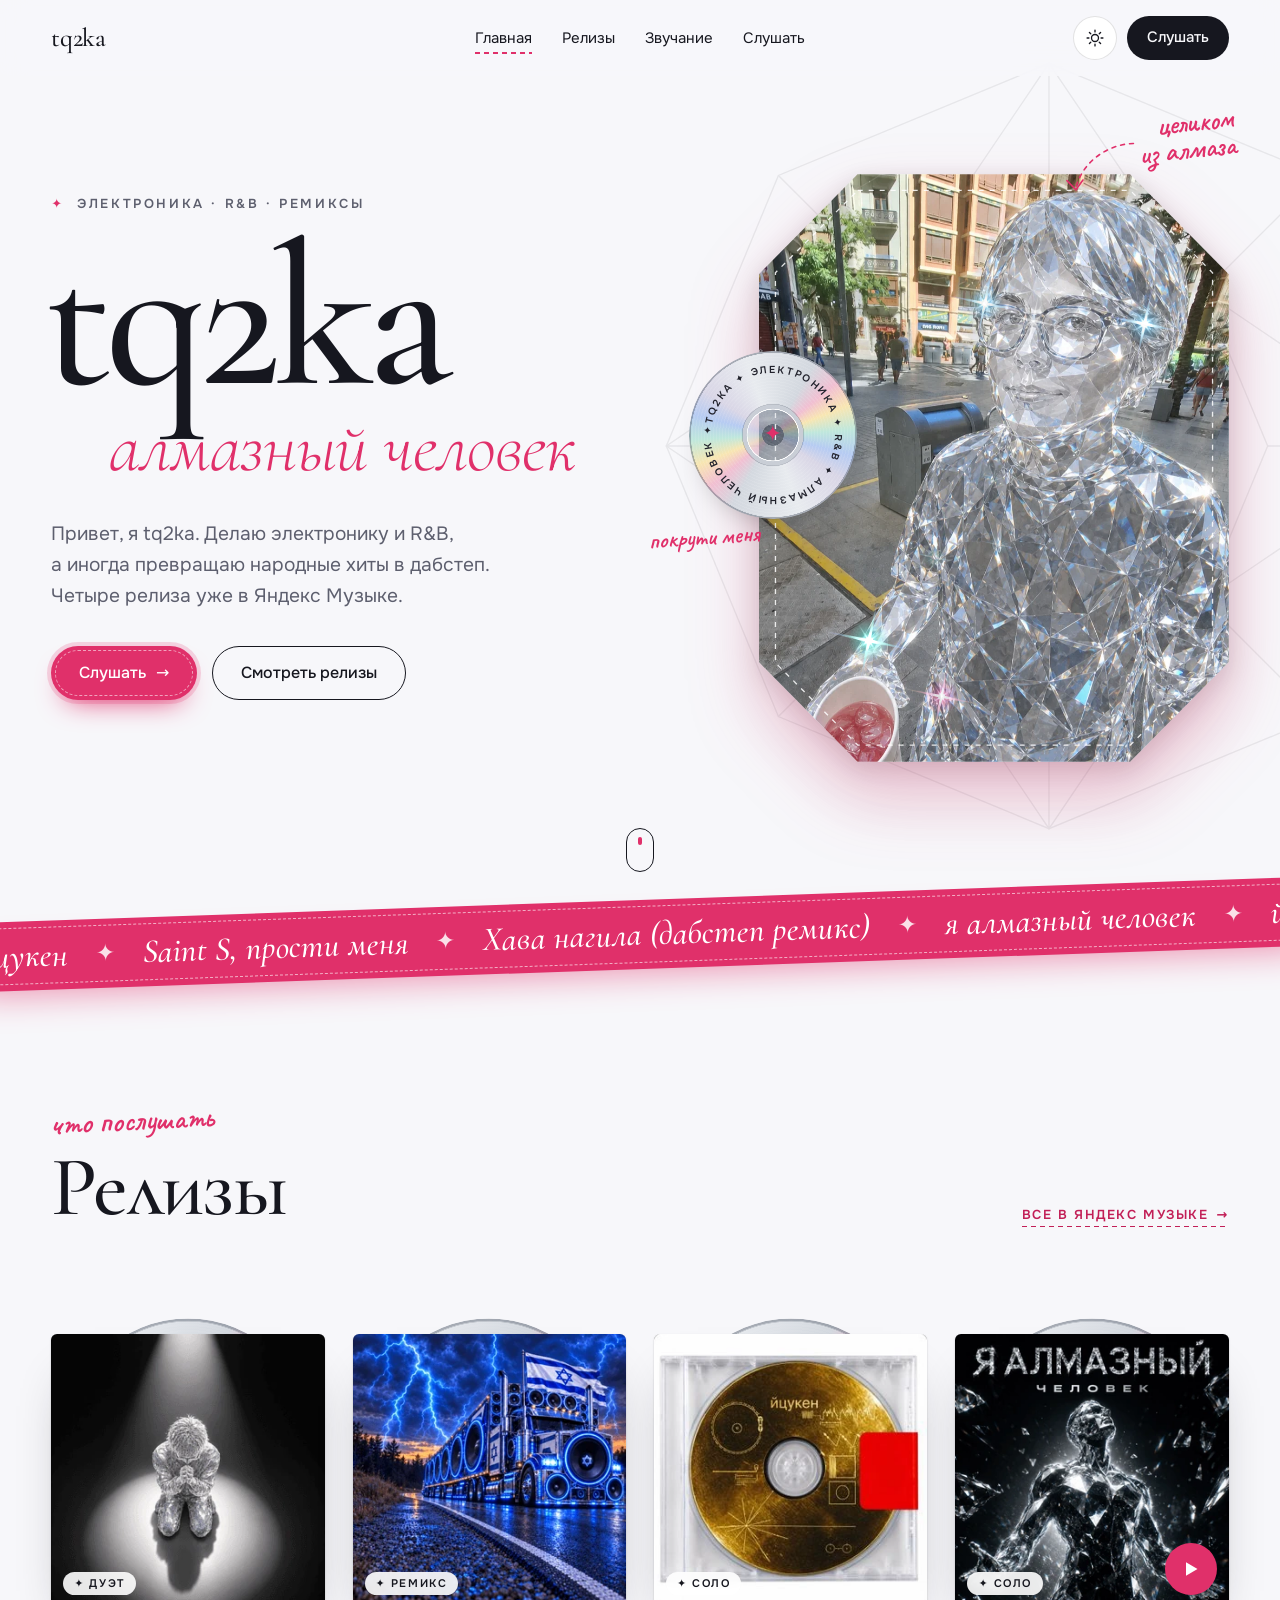
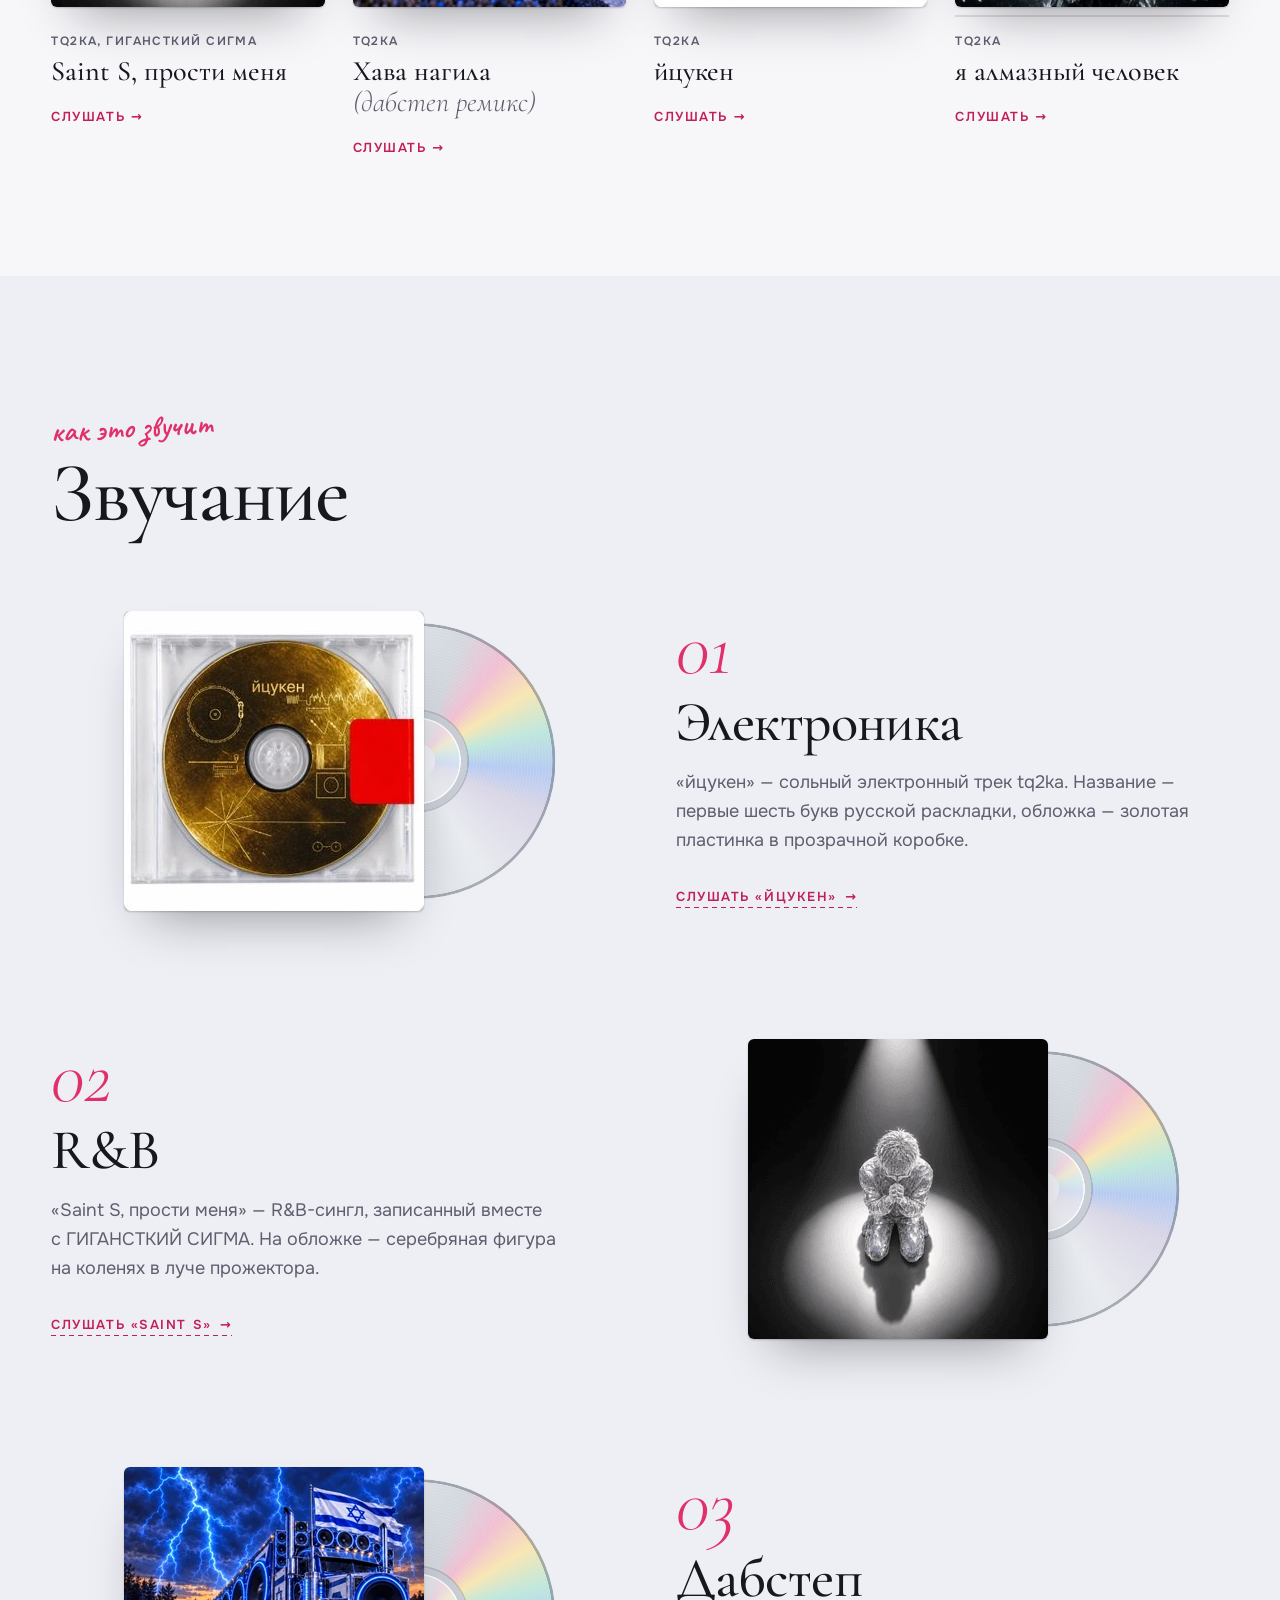
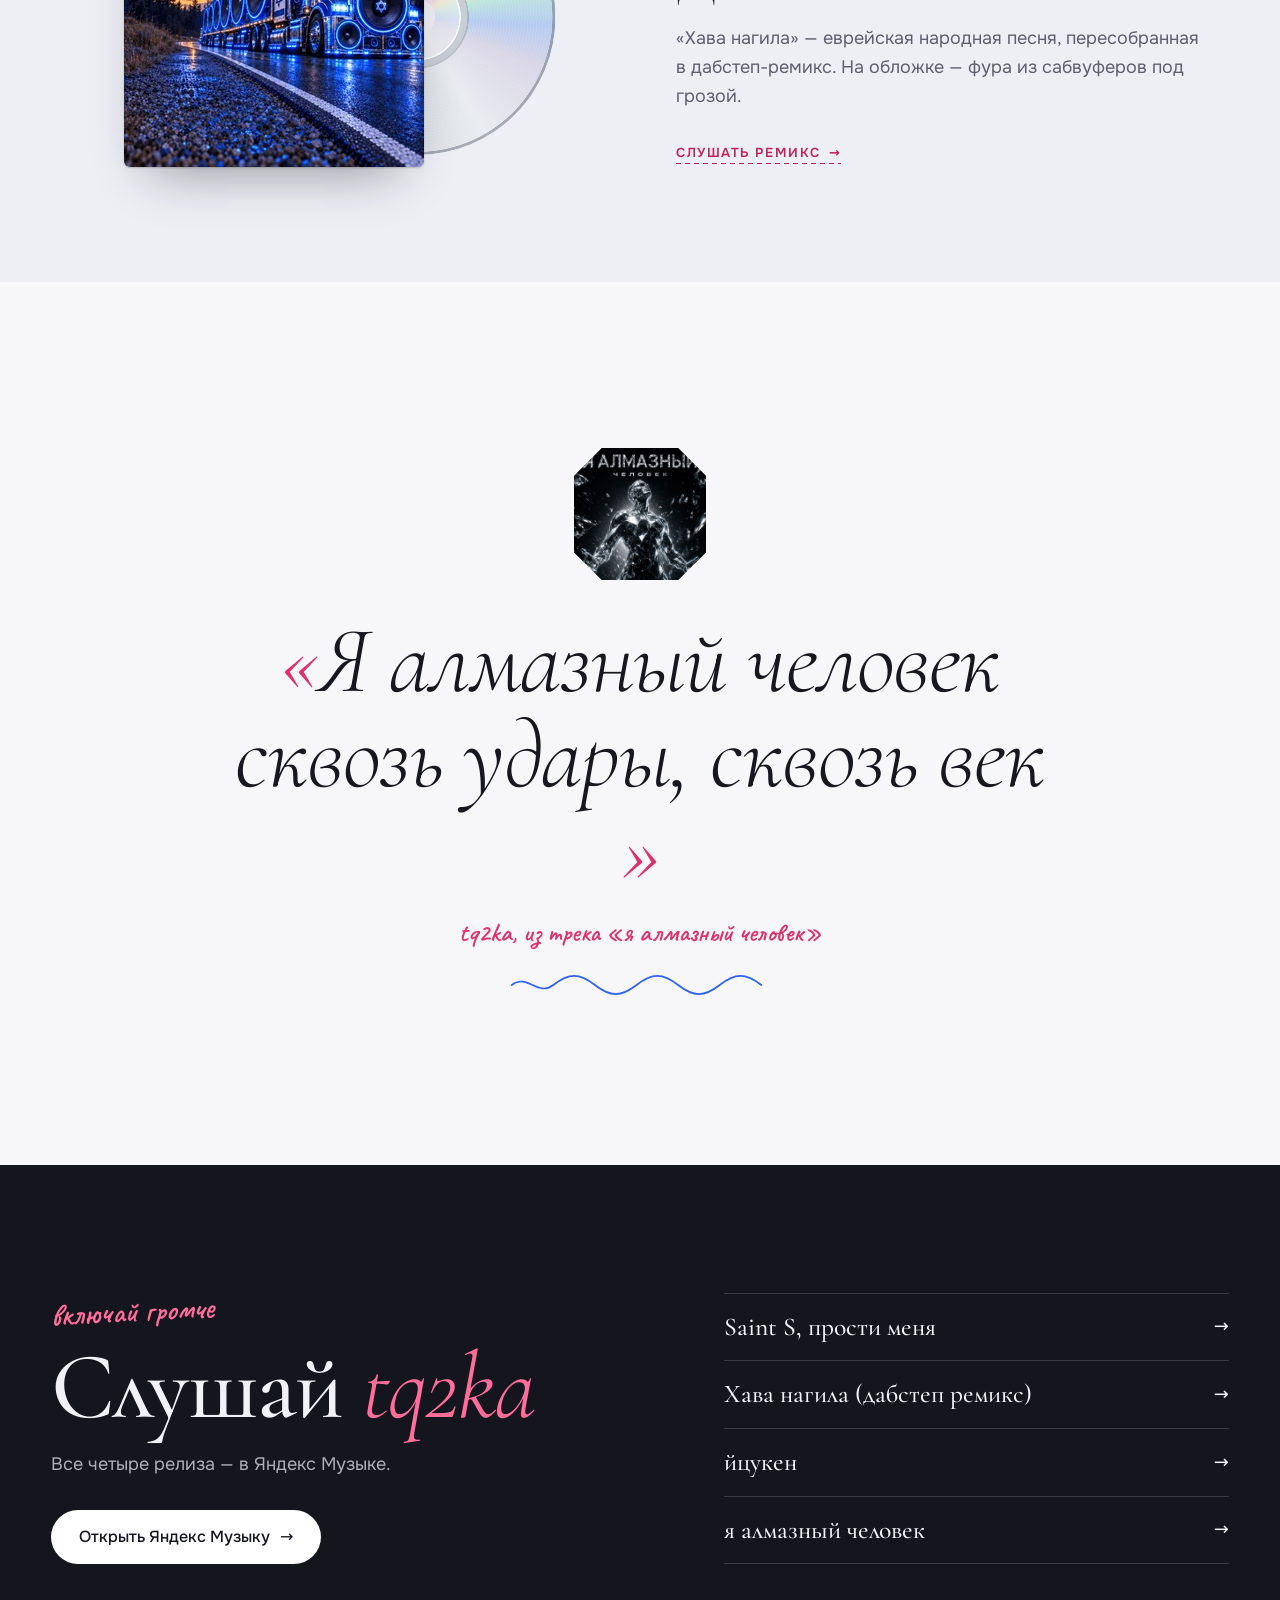
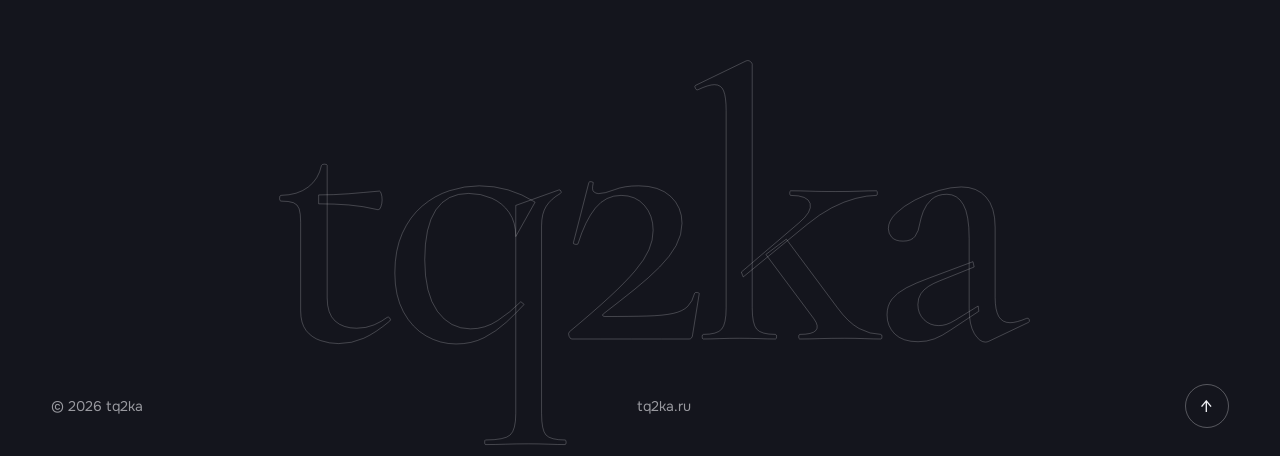
==== commit 37dafde5: "Пластинка со звуком: крутишь — играет «я алмазный человек», скорость и тон от вращения Волна сплошна" ====
--- a/index.html
+++ b/index.html
@@ -58,7 +58,6 @@
   <!-- ───────── Шапка ───────── -->
   <header class="site-header" data-header>
     <a class="logo" href="#top" aria-label="tq2ka, на главную">
-      <img class="logo__img" src="img/logo.png" width="44" height="44" alt="">
       <span class="logo__t">tq2ka</span>
     </a>
     <nav class="nav" aria-label="Меню">
@@ -100,6 +99,7 @@
         <polygon points="300,140 413,187 460,300 413,413 300,460 187,413 140,300 187,187"/>
         <path d="M300 20 300 140M498 102 413 187M580 300H460M498 498 413 413M300 580V460M102 498 187 413M20 300H140M102 102 187 187M300 20 413 187 580 300 413 413 300 580 187 413 20 300 187 187Z"/>
       </svg>
+      <canvas class="hero__wave" aria-hidden="true"></canvas>
 
       <div class="hero__text">
         <p class="eyebrow" data-reveal><span class="spark" aria-hidden="true">✦</span> электроника · R&amp;B · ремиксы</p>
@@ -107,7 +107,6 @@
           <span class="n1">tq2ka</span>
           <span class="n2">алмазный человек</span>
         </h1>
-        <svg class="wave" viewBox="0 0 1000 160" preserveAspectRatio="none" aria-hidden="true"><path data-wave/></svg>
         <p class="hero__intro" data-reveal>Привет, я tq2ka. Делаю электронику и&nbsp;R&amp;B, а&nbsp;иногда превращаю народные хиты в&nbsp;дабстеп. Четыре релиза уже в&nbsp;Яндекс Музыке.</p>
         <p class="hero__cta" data-reveal>
           <a class="btn btn--pink" data-magnetic href="https://music.yandex.ru/artist/26457959" target="_blank" rel="noopener">Слушать <span aria-hidden="true">→</span></a>
@@ -132,13 +131,17 @@
             <polygon points="84,14 316,14 386,84 386,416 316,486 84,486 14,416 14,84"/>
           </svg>
         </figure>
-        <div class="badge" data-parallax="0.08" aria-hidden="true">
+        <div class="badge" data-parallax="0.08" data-turntable data-src="audio/almaz.mp3" tabindex="0" role="button"
+             aria-label="Пластинка «я алмазный человек»: покрути её мышкой или пальцем — заиграет песня. Скорость и тон зависят от скорости вращения. С клавиатуры: стрелки влево и вправо.">
+          <div class="badge__spin">
           <span class="badge__disc"></span>
-          <svg class="badge__text" viewBox="0 0 200 200">
+          <svg class="badge__text" viewBox="0 0 200 200" aria-hidden="true">
             <defs><path id="circ" d="M100,100 m-74,0 a74,74 0 1,1 148,0 a74,74 0 1,1 -148,0"/></defs>
             <text textLength="462" lengthAdjust="spacing"><textPath href="#circ" textLength="462" lengthAdjust="spacing">tq2ka ✦ электроника ✦ R&amp;B ✦ алмазный человек ✦</textPath></text>
           </svg>
-          <span class="badge__core">✦</span>
+          </div>
+          <span class="badge__core" aria-hidden="true">✦</span>
+          <span class="badge__hint" aria-hidden="true">покрути меня</span>
         </div>
       </div>
 
@@ -198,7 +201,7 @@
           <h3 class="rcard__t release__name">йцукен</h3>
           <a class="rcard__go" href="https://music.yandex.ru/search?text=tq2ka%20%D0%B9%D1%86%D1%83%D0%BA%D0%B5%D0%BD" target="_blank" rel="noopener">Слушать <span aria-hidden="true">→</span></a>
         </li>
-        <li class="rcard release" id="almaz" data-audio="" data-reveal>
+        <li class="rcard release" id="almaz" data-audio="audio/almaz.mp3" data-reveal>
           <div class="rcard__case release__case">
             <span class="disc" aria-hidden="true"></span>
             <img class="rcard__cover" src="img/almaz.webp" width="300" height="300" loading="lazy" alt="Обложка «я алмазный человек»: алмазная фигура среди летящих осколков">
@@ -266,8 +269,8 @@
         <div class="quote__cover">
           <img src="img/almaz.webp" width="300" height="300" loading="lazy" alt="Обложка «я алмазный человек»">
         </div>
-        <blockquote><p>Я&nbsp;алмазный человек</p></blockquote>
-        <figcaption>tq2ka, название трека</figcaption>
+        <blockquote><p>Я&nbsp;алмазный человек <span>сквозь удары, сквозь век</span></p></blockquote>
+        <figcaption>tq2ka, из трека «я алмазный человек»</figcaption>
         <svg class="quote__wave" viewBox="0 0 300 30" aria-hidden="true"><path d="M2 15c18-14 30 14 48 0s30-14 48 0 30 14 48 0 30-14 48 0 30 14 48 0 30-14 48 0"/></svg>
       </figure>
     </section>
--- a/css/style.css
+++ b/css/style.css
@@ -119,12 +119,6 @@
 .site-header.is-hidden { transform: translateY(-100%); }
 
 .logo { display: flex; align-items: center; gap: 12px; text-decoration: none; margin-right: auto; }
-.logo__img {
-  width: 44px; height: 44px; border-radius: 50%;
-  box-shadow: 0 0 0 2px var(--bg), 0 0 0 3.4px var(--pink);
-  transition: transform .6s cubic-bezier(.2, .7, .2, 1);
-}
-.logo:hover .logo__img { transform: rotate(-10deg) scale(1.06); }
 .logo__t { font: 500 26px/1 var(--serif); letter-spacing: -.01em; }
 
 .nav { display: none; }
@@ -280,24 +274,13 @@
   color: var(--pink);
 }
 
-/* звуковая волна через имя (вместо нитки) */
-.wave {
-  position: absolute; z-index: 0;
-  left: -8%; width: 125%; height: 150px;
-  top: clamp(110px, 13vw, 200px);
-  overflow: visible; pointer-events: none;
-}
-.wave path {
-  fill: none; stroke: var(--blue); stroke-width: 2.2; stroke-linecap: round;
-  stroke-dasharray: 8 10;
-  vector-effect: non-scaling-stroke;
-}
-@media (prefers-reduced-motion: no-preference) {
-  .wave path { animation: flow 1.4s linear infinite; }
-  .wave { clip-path: inset(0 100% 0 0); animation: draw 2.4s .3s cubic-bezier(.6, .1, .2, 1) forwards; }
-}
-@keyframes flow { to { stroke-dashoffset: -36; } }
-@keyframes draw { to { clip-path: inset(0 0 0 0); } }
+/* звуковая волна: появляется, только когда крутят пластинку, бежит от неё влево */
+.hero__wave {
+  position: absolute; top: 0; left: 50%; z-index: 5;
+  width: 100vw; height: 100%;
+  translate: -50% 0;               /* на всю ширину окна, не только колонки */
+  pointer-events: none;
+}
 
 .hero__intro {
   position: relative; z-index: 1;
@@ -340,11 +323,27 @@
 }
 .note svg path:last-child { stroke-dasharray: none; }
 
-/* крутящийся CD-бейдж */
+/* CD-пластинка: медленно вращается; если крутить рукой — играет песня */
 .badge {
   position: absolute; z-index: 4;
   left: -70px; top: 30%;
   width: 168px; height: 168px;
+  border-radius: 50%;
+  cursor: grab;
+  touch-action: none;
+  -webkit-user-select: none; user-select: none;
+  -webkit-tap-highlight-color: transparent;
+}
+.badge.is-grabbing { cursor: grabbing; }
+.badge:focus-visible { outline: 2px solid var(--pink); outline-offset: 6px; border-radius: 50%; }
+.badge__spin { position: absolute; inset: 0; }
+.badge__hint {
+  /* слева под пластинкой — не залезает на фото */
+  position: absolute; right: 58%; top: calc(100% + 2px);
+  rotate: -4deg; transform-origin: 100% 0;
+  white-space: nowrap; pointer-events: none; text-align: right;
+  font: 600 24px/1 var(--hand); color: var(--pink);
+  font-variant-numeric: tabular-nums;
 }
 .badge__disc, .disc, .shot__disc {
   --a: 20deg;
@@ -381,9 +380,6 @@
   position: absolute; inset: 0; display: grid; place-items: center;
   font-size: 22px; color: var(--pink);
 }
-@media (prefers-reduced-motion: no-preference) {
-  .badge__text, .badge__disc { animation: spin 22s linear infinite; }
-}
 @keyframes spin { to { rotate: 360deg; } }
 
 .scroll-cue {
@@ -407,12 +403,13 @@
   .eyebrow { order: 0; margin-bottom: -28px; }
   .hero__name { order: 1; }
   /* на телефоне волна идёт под именем, не по буквам */
-  .wave { top: calc(var(--head-h) + 236px); left: -4%; width: 108%; height: 46px; }
-  .hero__art { order: 2; width: min(400px, 80%); margin-top: 64px; }
+  .hero__art { order: 2; width: min(400px, 80%); margin-top: 118px; }
   .hero__intro { order: 3; margin-top: 0; }
   .hero__cta { order: 4; margin-top: -16px; }
-  .badge { width: 120px; height: 120px; left: -40px; top: 26%; }
-  .note { top: -58px; right: 0; }
+  /* на телефоне пластинка в правом верхнем углу фото — волна бежит влево по свободному месту */
+  .badge { width: 124px; height: 124px; left: auto; right: -14px; top: -84px; }
+  .badge__hint { top: auto; bottom: calc(100% + 2px); right: 30%; font-size: 21px; }
+  .note { display: none; }
 }
 
 /* ───────── Лента ───────── */
@@ -577,12 +574,13 @@
   margin: 0;
   font: italic 300 clamp(48px, 7.4vw, 108px)/1 var(--serif); letter-spacing: -.015em;
 }
+.quote blockquote p span { display: block; }
 .quote blockquote p::before { content: "«"; color: var(--pink); }
 .quote blockquote p::after { content: "»"; color: var(--pink); }
 .quote figcaption { margin-top: 22px; font: 600 26px/1 var(--hand); color: var(--pink); }
 .quote__wave {
   display: block; width: 260px; margin: 26px auto 0;
-  fill: none; stroke: var(--blue); stroke-width: 2; stroke-dasharray: 6 7; stroke-linecap: round;
+  fill: none; stroke: var(--blue); stroke-width: 2; stroke-linecap: round;
 }
 
 /* ───────── Подвал ───────── */
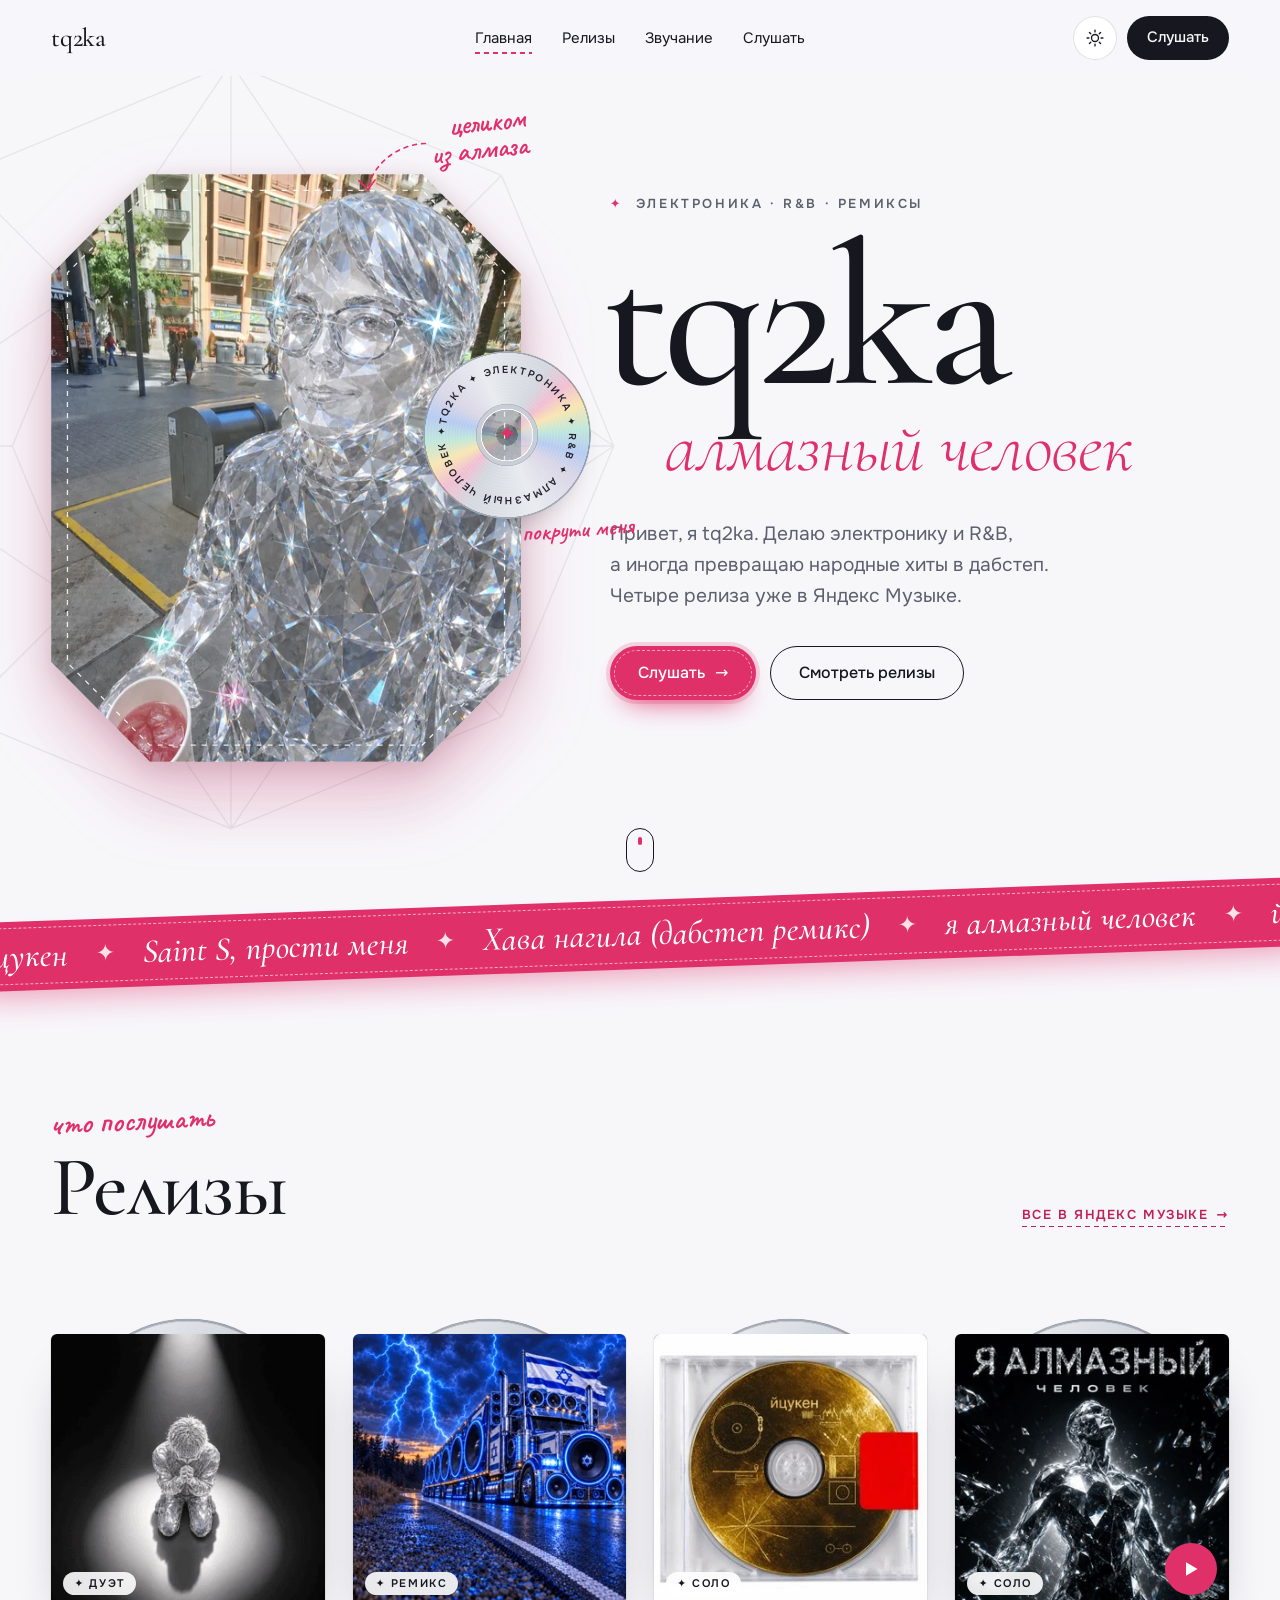
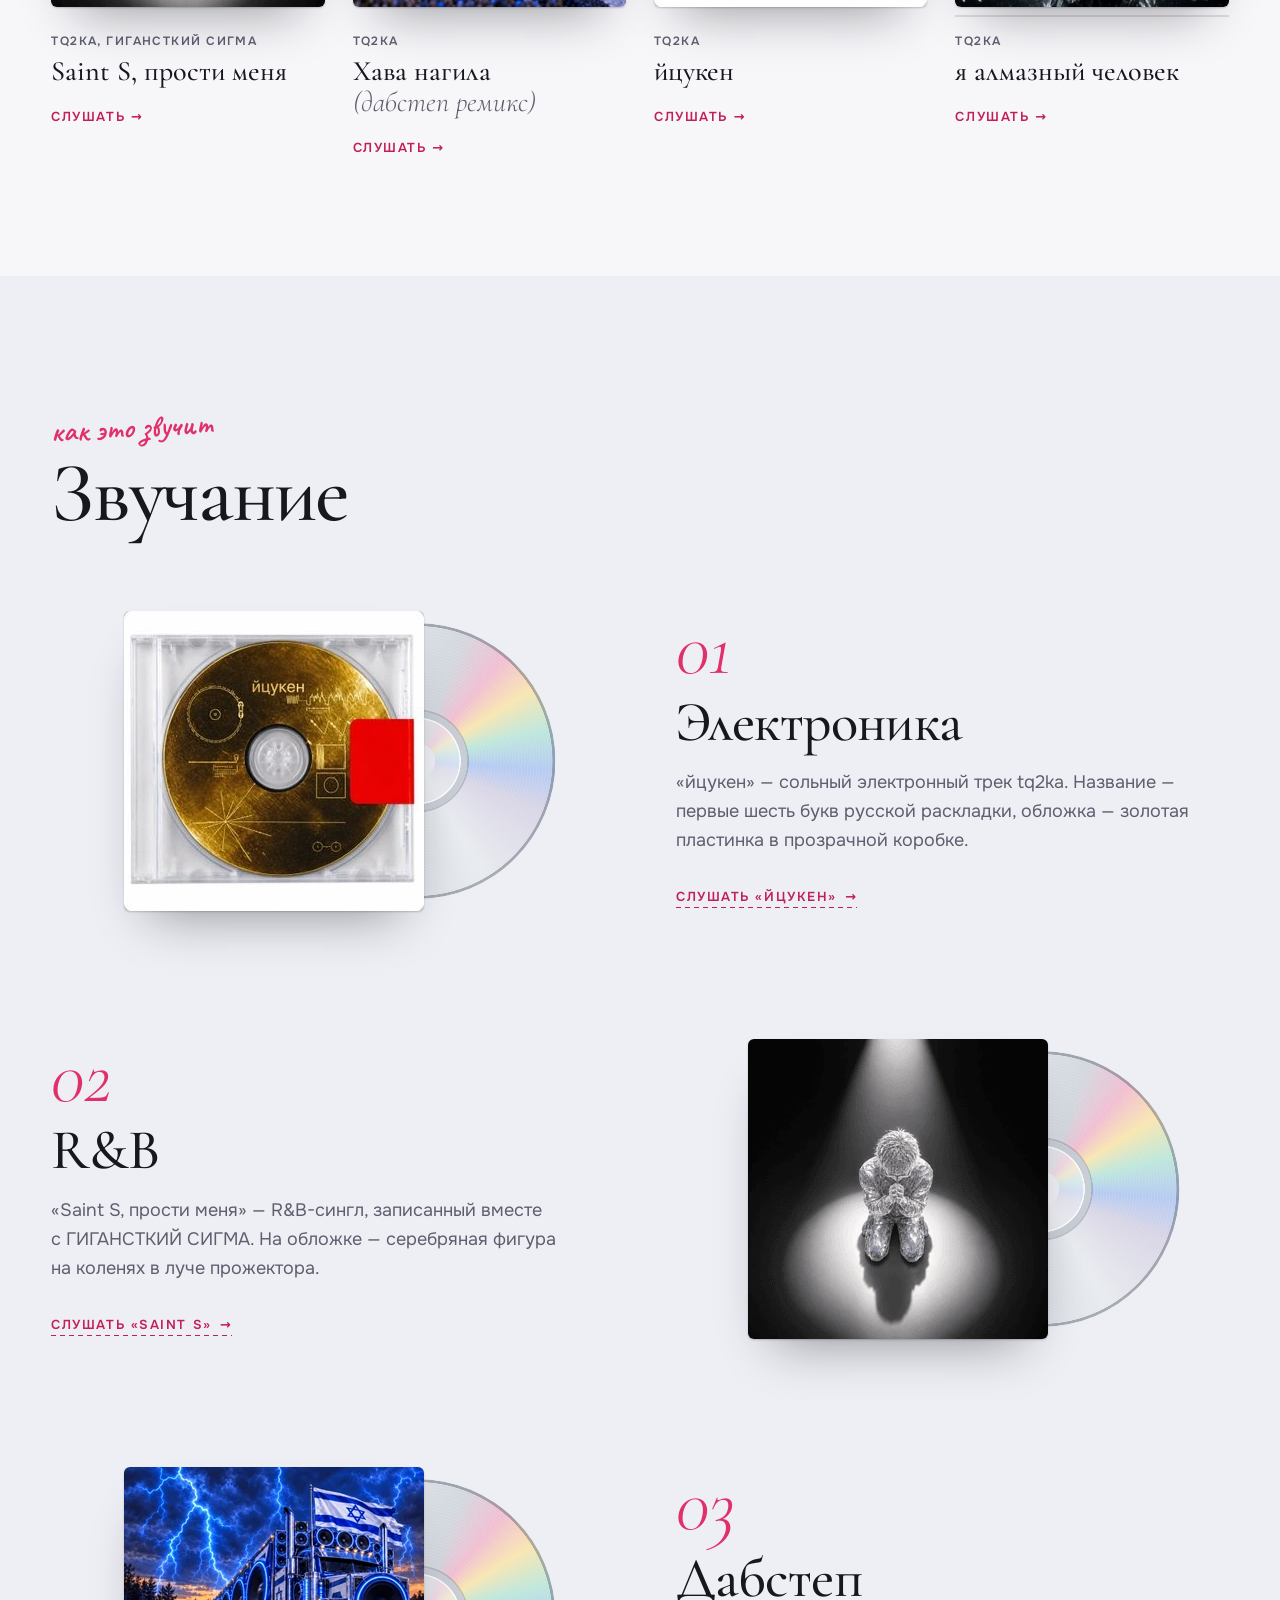
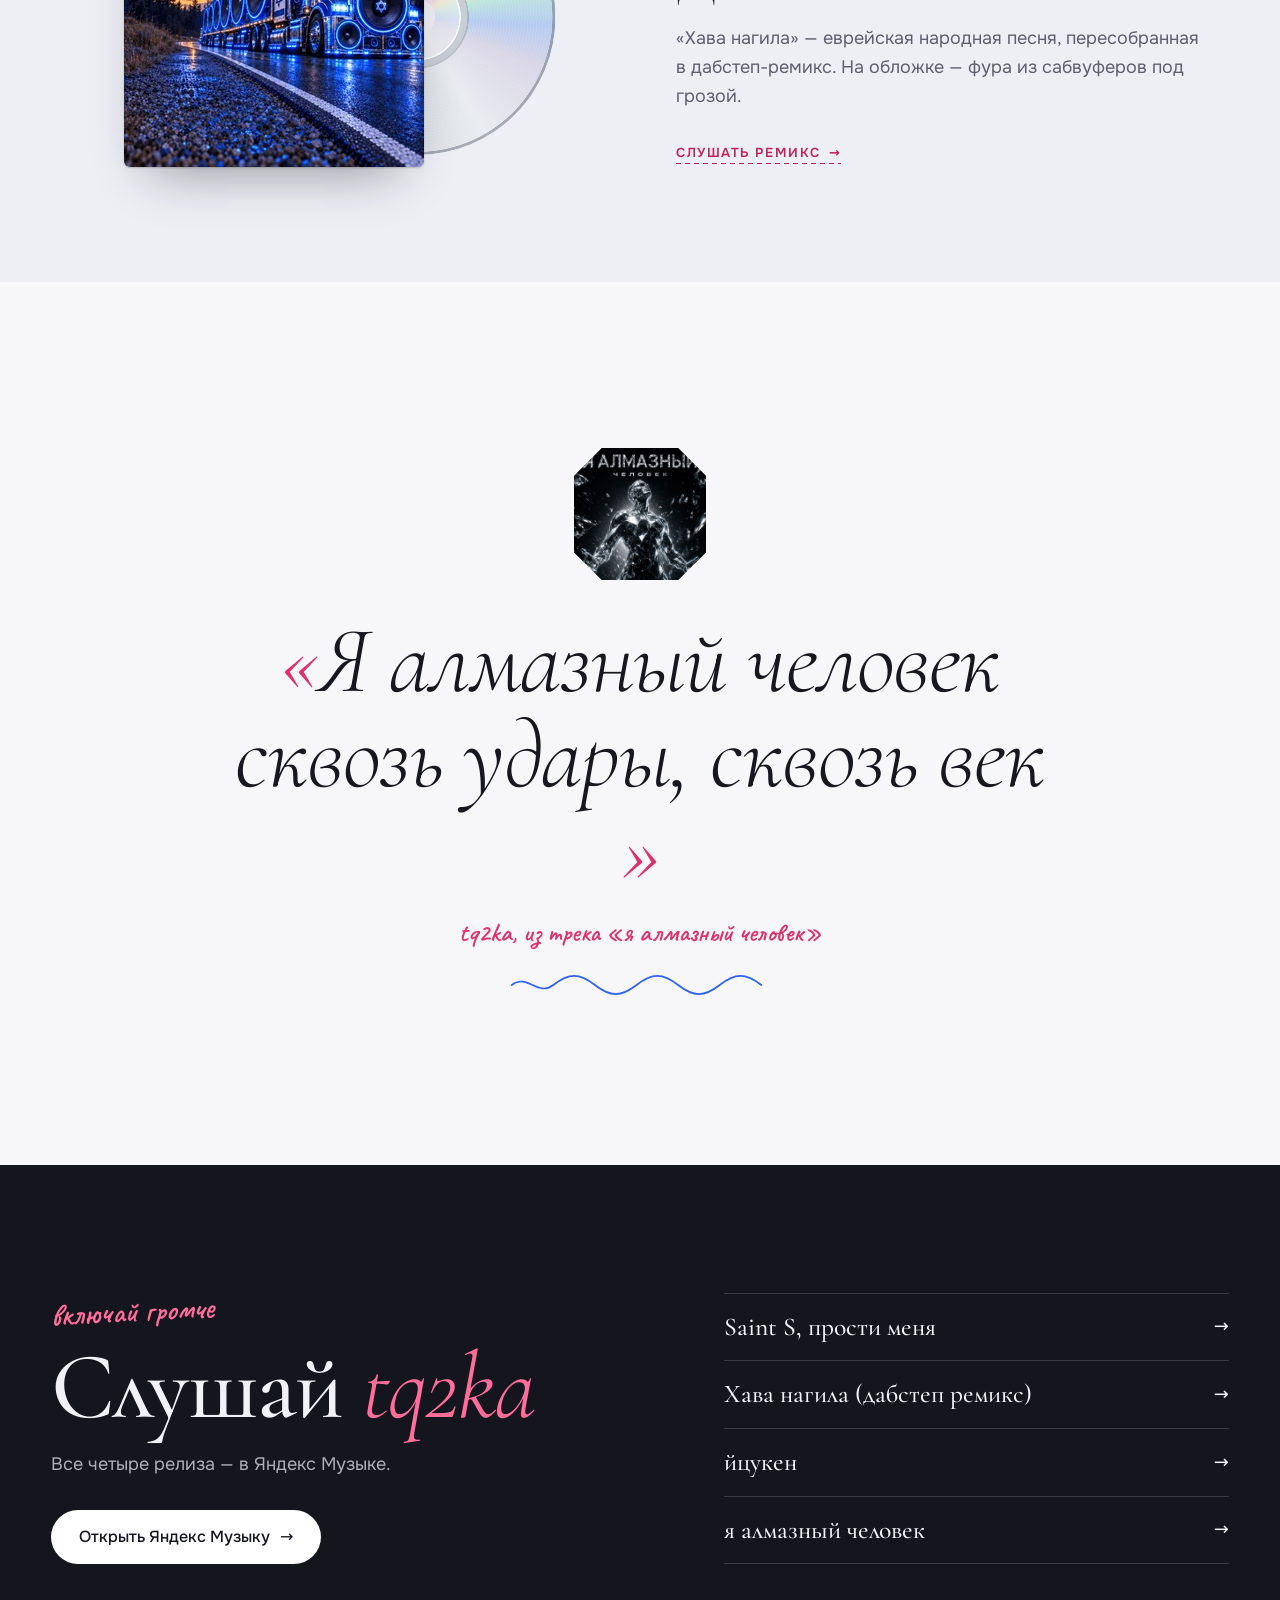
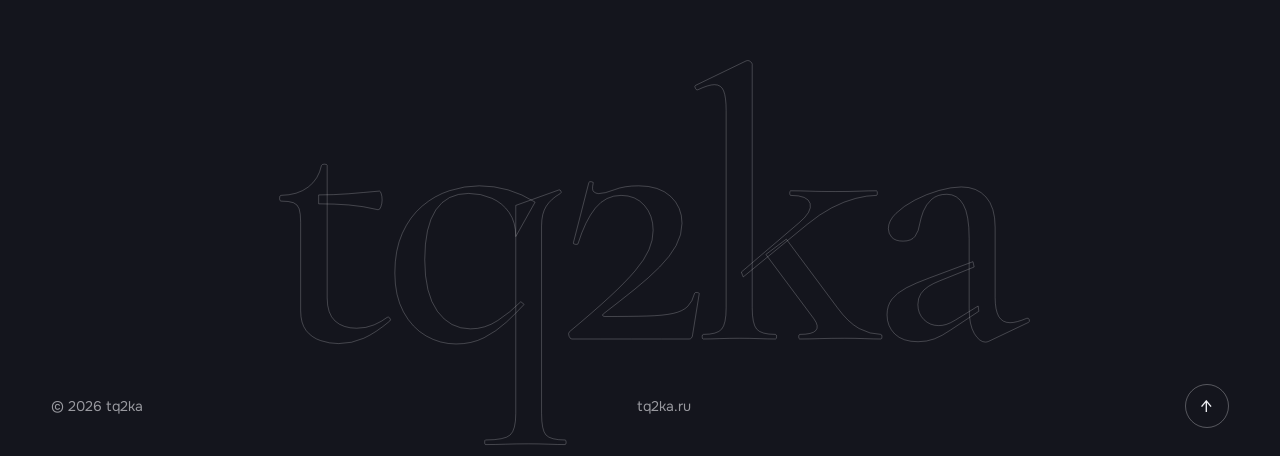
==== commit 4f92e639: "Первый экран: фото слева, текст справа; пластинка у правого края, волна бежит к тексту Co-Authored-B" ====
--- a/index.html
+++ b/index.html
@@ -26,7 +26,7 @@
   <link rel="apple-touch-icon" href="img/apple-touch-icon.png">
   <link rel="manifest" href="site.webmanifest">
 
-  <link rel="preload" as="image" type="image/webp" href="img/tq2ka.webp">
+  <link rel="preload" as="image" type="image/webp" imagesrcset="img/tq2ka-640.webp 640w, img/tq2ka.webp 1086w" imagesizes="(min-width: 900px) 34vw, 90vw">
   <link rel="preload" as="font" type="font/woff2" href="fonts/cormorant-garamond-latin-2fed1d.woff2" crossorigin>
   <link rel="stylesheet" href="css/fonts.css">
   <link rel="stylesheet" href="css/style.css">
--- a/css/style.css
+++ b/css/style.css
@@ -233,12 +233,19 @@
   align-items: center;
 }
 @media (min-width: 960px) {
+  /* фото слева, текст справа */
   .hero {
     min-height: 100svh;
-    grid-template-columns: minmax(0, 1.12fr) minmax(0, .88fr);
-    gap: 32px;
+    grid-template-columns: minmax(0, .88fr) minmax(0, 1.12fr);
+    gap: 72px;
     padding-bottom: 120px;
   }
+  .hero__art { grid-column: 1; grid-row: 1; }
+  .hero__text { grid-column: 2; grid-row: 1; }
+  .hero .hero__facets { right: auto; left: -14%; }
+  /* пластинка на правом краю фото — к тексту; подпись справа под ней */
+  .hero .badge { left: auto; right: -70px; }
+  .hero .badge__hint { right: auto; left: 58%; text-align: left; transform-origin: 0 0; }
 }
 
 /* схема огранки бриллианта на фоне */
@@ -291,7 +298,7 @@
 
 /* фото в рамке огранки «изумруд» */
 .hero__art { position: relative; justify-self: center; width: min(470px, 100%); margin-top: 24px; }
-@media (min-width: 960px) { .hero__art { justify-self: end; margin-top: 40px; } }
+@media (min-width: 960px) { .hero__art { justify-self: start; margin-top: 40px; } }
 
 .gem { position: relative; margin: 0; aspect-ratio: 4 / 5; }
 .gem__clip {
@@ -468,6 +475,11 @@
   display: grid; grid-template-columns: 1fr; gap: 56px 28px;
 }
 @media (min-width: 520px) { .cards { grid-template-columns: repeat(2, minmax(0, 1fr)); } }
+/* телефон: одна колонка — карточки по центру */
+@media (max-width: 519px) {
+  .rcard { text-align: center; }
+  .rcard__case { margin-inline: auto; }
+}
 @media (min-width: 1100px) { .cards { grid-template-columns: repeat(4, minmax(0, 1fr)); } }
 
 .rcard { position: relative; padding-top: 30px; }
@@ -544,6 +556,8 @@
 }
 
 .shot { position: relative; width: min(300px, 58vw); aspect-ratio: 1; }
+/* телефон: связка «обложка + выехавший диск» по центру экрана */
+@media (max-width: 859px) { .shot { justify-self: center; translate: -24% 0; } }
 @media (min-width: 860px) {
   .shot { justify-self: center; translate: -18% 0; }
   .srow--flip .shot { translate: -18% 0; }
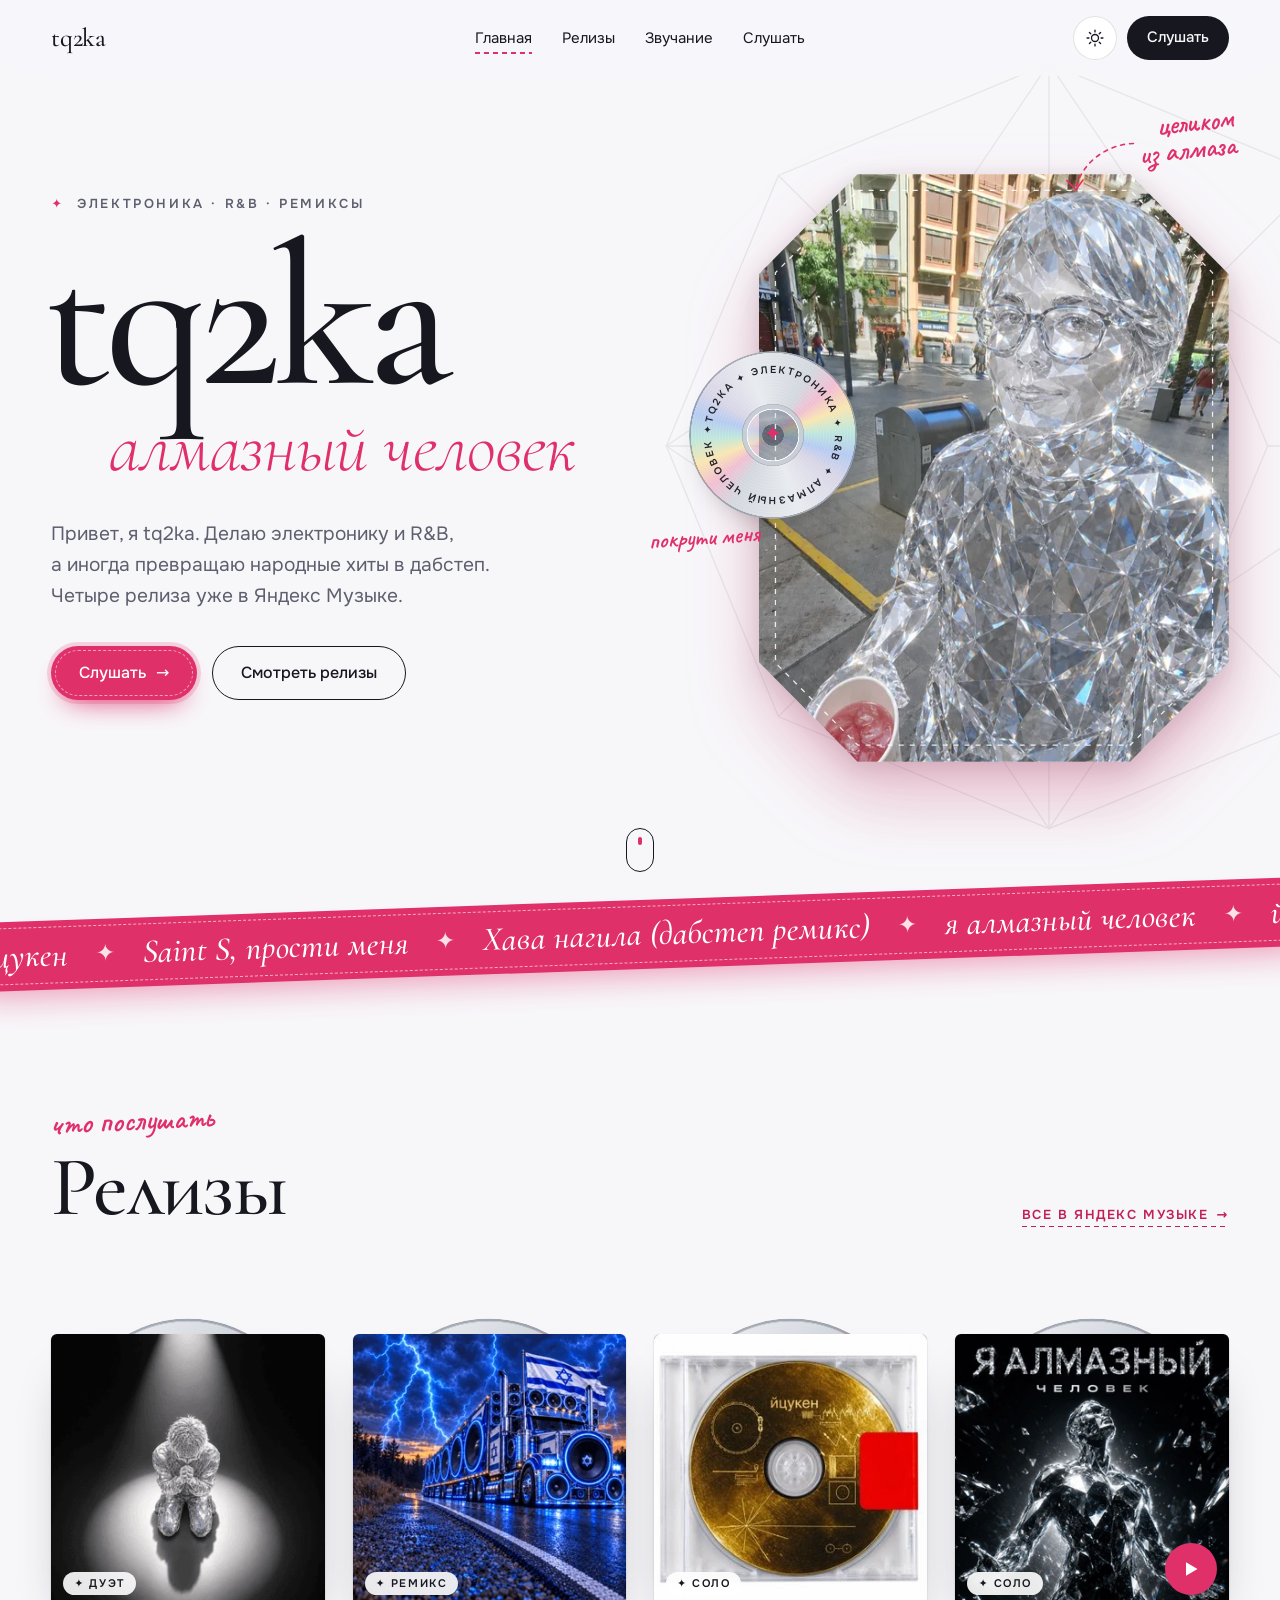
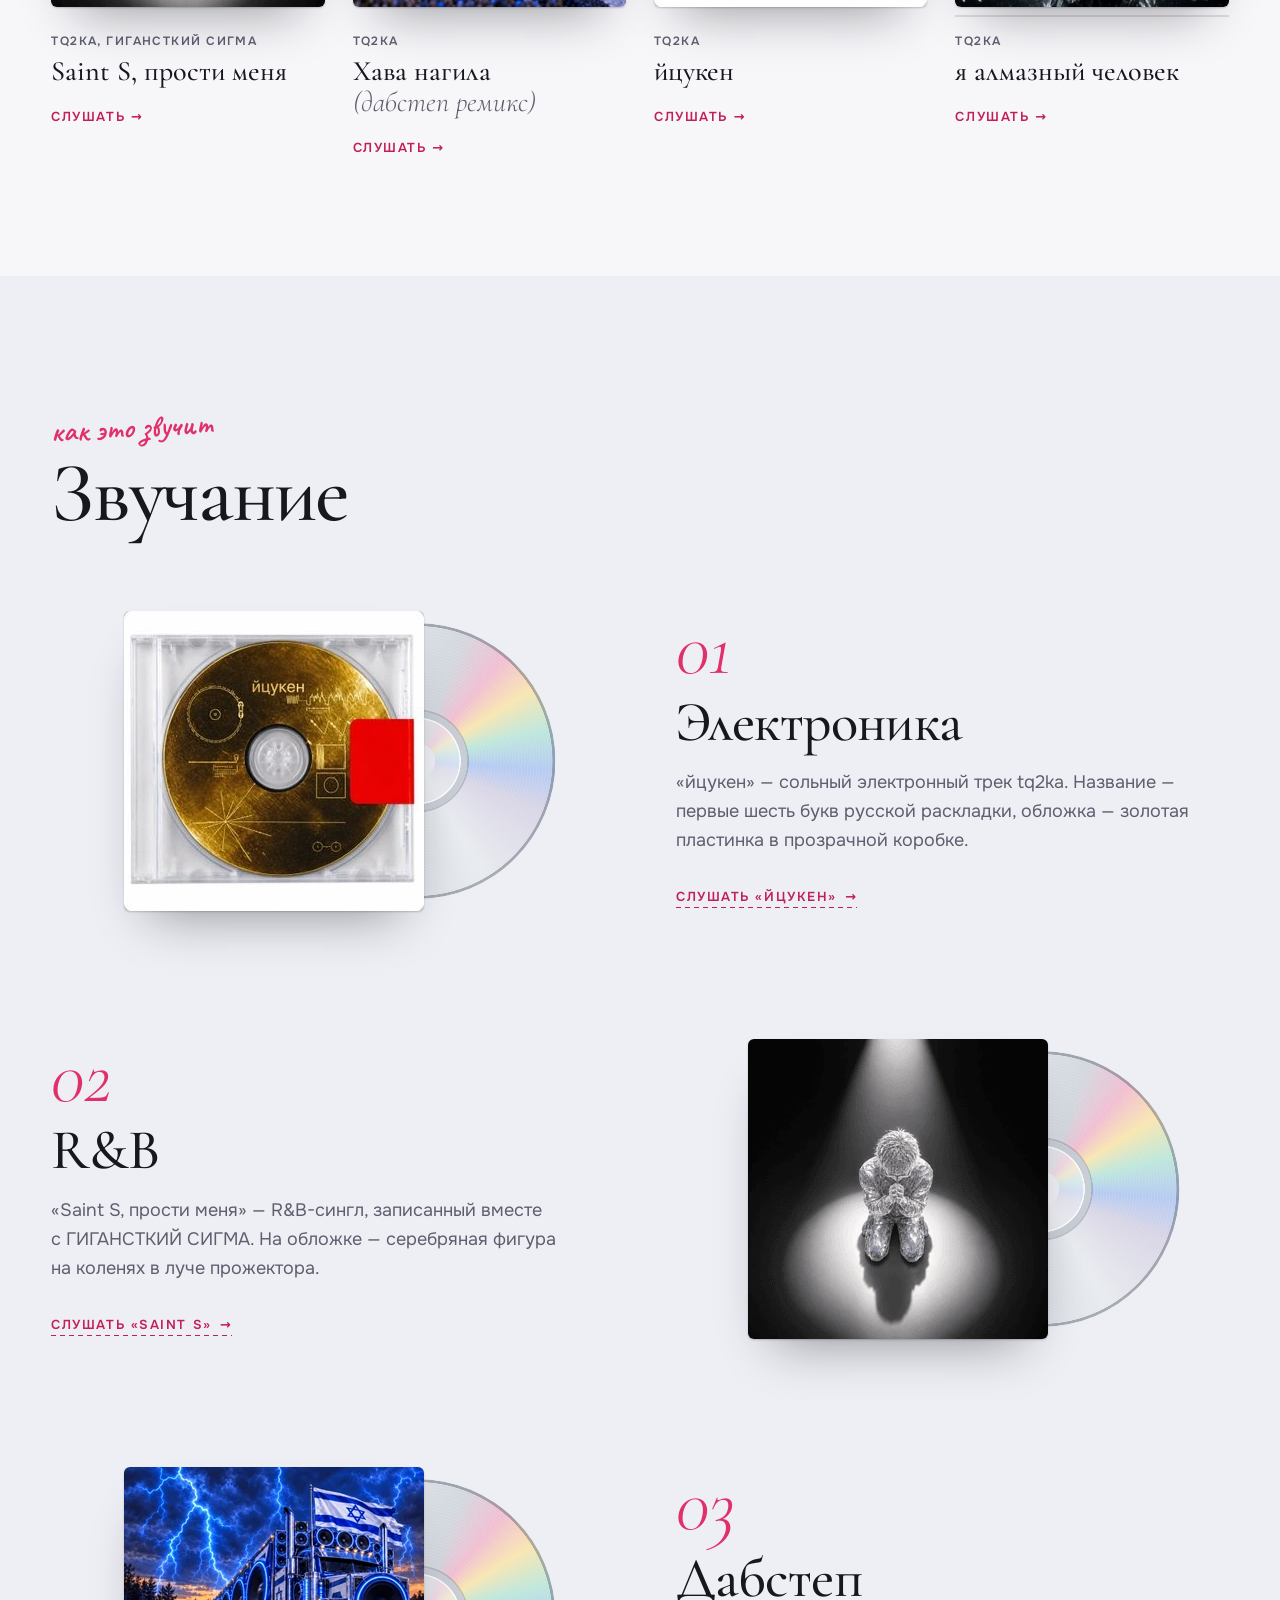
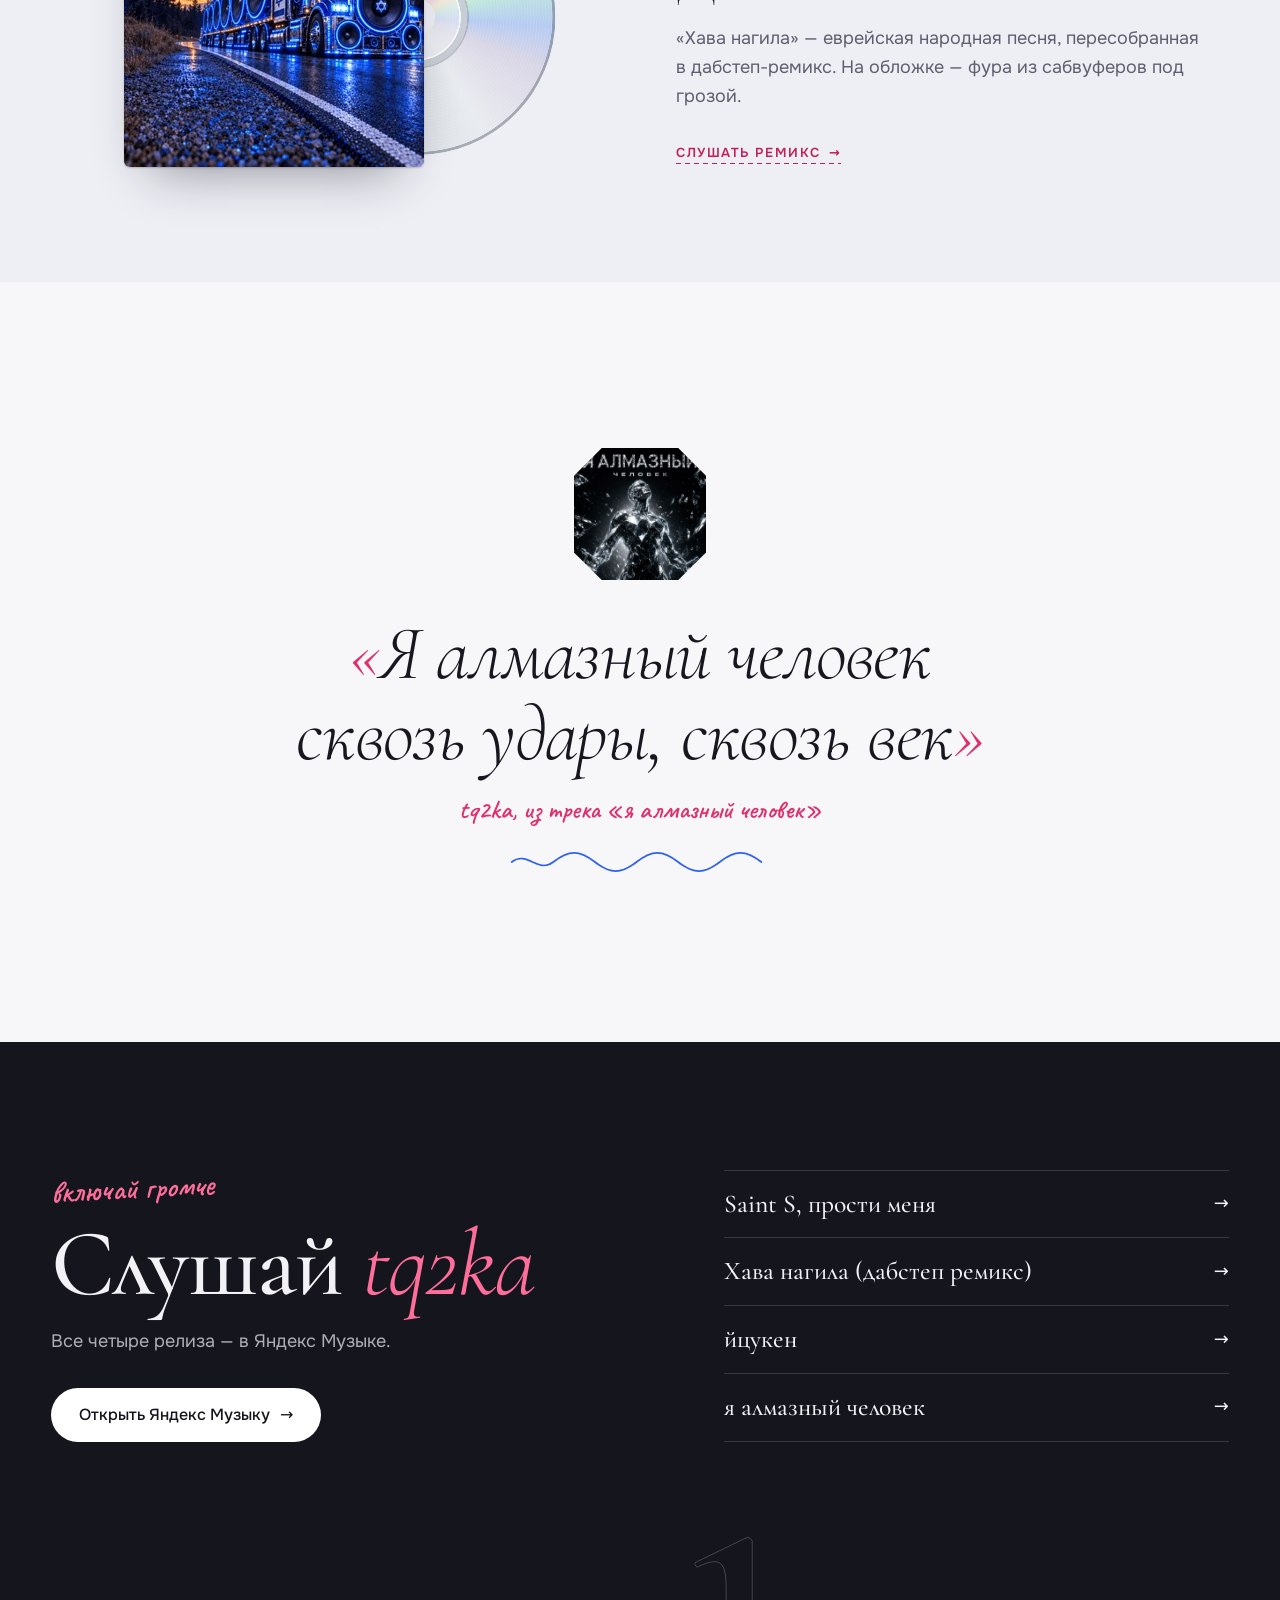
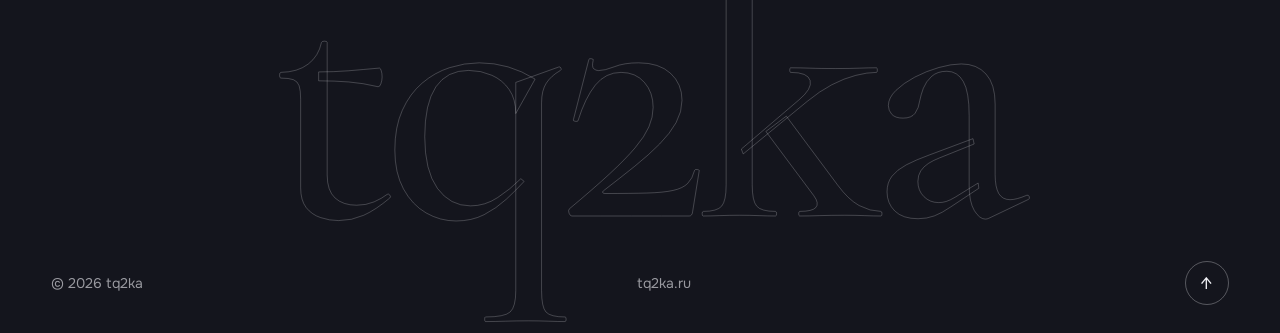
==== commit a296370f: "Пластинка максимум ×1, текст слева и фото справа, мобильный первый экран как у Марины, кавычка в цит" ====
--- a/index.html
+++ b/index.html
@@ -269,7 +269,7 @@
         <div class="quote__cover">
           <img src="img/almaz.webp" width="300" height="300" loading="lazy" alt="Обложка «я алмазный человек»">
         </div>
-        <blockquote><p>Я&nbsp;алмазный человек <span>сквозь удары, сквозь век</span></p></blockquote>
+        <blockquote><p>Я&nbsp;алмазный человек <span>сквозь удары, сквозь&nbsp;век</span></p></blockquote>
         <figcaption>tq2ka, из трека «я алмазный человек»</figcaption>
         <svg class="quote__wave" viewBox="0 0 300 30" aria-hidden="true"><path d="M2 15c18-14 30 14 48 0s30-14 48 0 30 14 48 0 30-14 48 0 30 14 48 0 30-14 48 0"/></svg>
       </figure>
--- a/css/style.css
+++ b/css/style.css
@@ -233,19 +233,13 @@
   align-items: center;
 }
 @media (min-width: 960px) {
-  /* фото слева, текст справа */
+  /* текст слева, карточка с фото справа */
   .hero {
     min-height: 100svh;
-    grid-template-columns: minmax(0, .88fr) minmax(0, 1.12fr);
-    gap: 72px;
+    grid-template-columns: minmax(0, 1.12fr) minmax(0, .88fr);
+    gap: 32px;
     padding-bottom: 120px;
   }
-  .hero__art { grid-column: 1; grid-row: 1; }
-  .hero__text { grid-column: 2; grid-row: 1; }
-  .hero .hero__facets { right: auto; left: -14%; }
-  /* пластинка на правом краю фото — к тексту; подпись справа под ней */
-  .hero .badge { left: auto; right: -70px; }
-  .hero .badge__hint { right: auto; left: 58%; text-align: left; transform-origin: 0 0; }
 }
 
 /* схема огранки бриллианта на фоне */
@@ -298,7 +292,7 @@
 
 /* фото в рамке огранки «изумруд» */
 .hero__art { position: relative; justify-self: center; width: min(470px, 100%); margin-top: 24px; }
-@media (min-width: 960px) { .hero__art { justify-self: start; margin-top: 40px; } }
+@media (min-width: 960px) { .hero__art { justify-self: end; margin-top: 40px; } }
 
 .gem { position: relative; margin: 0; aspect-ratio: 4 / 5; }
 .gem__clip {
@@ -404,18 +398,20 @@
 }
 @keyframes cue { 0% { opacity: 0; transform: translateY(0); } 30% { opacity: 1; } 100% { opacity: 0; transform: translateY(14px); } }
 
-/* мобильный порядок: имя → фото → текст */
+/* телефон, как у Марины: имя → текст → кнопки → большое фото с пластинкой-наклейкой на углу */
 @media (max-width: 959px) {
+  .hero { gap: 0; padding-bottom: 72px; }
   .hero__text { display: contents; }
-  .eyebrow { order: 0; margin-bottom: -28px; }
+  .eyebrow { order: 0; margin: 0 0 14px; }
   .hero__name { order: 1; }
-  /* на телефоне волна идёт под именем, не по буквам */
-  .hero__art { order: 2; width: min(400px, 80%); margin-top: 118px; }
-  .hero__intro { order: 3; margin-top: 0; }
-  .hero__cta { order: 4; margin-top: -16px; }
-  /* на телефоне пластинка в правом верхнем углу фото — волна бежит влево по свободному месту */
-  .badge { width: 124px; height: 124px; left: auto; right: -14px; top: -84px; }
-  .badge__hint { top: auto; bottom: calc(100% + 2px); right: 30%; font-size: 21px; }
+  .hero__name .n1 { font-size: 36vw; }
+  .hero__name .n2 { font-size: 12.2vw; margin: .08em 0 0 4%; }
+  .hero__intro { order: 2; margin-top: 28px; }
+  .hero__cta { order: 3; margin-top: 26px; }
+  .hero__art { order: 4; width: 100%; margin-top: 104px; justify-self: stretch; }
+  /* пластинка на правом верхнем углу фото, наполовину над ним; волна бежит влево по краю фото */
+  .badge { width: 116px; height: 116px; left: auto; right: -4px; top: -58px; }
+  .badge__hint { top: 2px; bottom: auto; left: auto; right: calc(100% + 8px); font-size: 21px; text-align: right; transform-origin: 100% 0; }
   .note { display: none; }
 }
 
@@ -586,11 +582,12 @@
 .quote blockquote { margin: 0; }
 .quote blockquote p {
   margin: 0;
-  font: italic 300 clamp(48px, 7.4vw, 108px)/1 var(--serif); letter-spacing: -.015em;
-}
-.quote blockquote p span { display: block; }
+  font: italic 300 clamp(40px, 6vw, 88px)/1.05 var(--serif); letter-spacing: -.015em;
+  text-wrap: balance;
+}
+.quote blockquote p span { display: block; text-wrap: balance; }
 .quote blockquote p::before { content: "«"; color: var(--pink); }
-.quote blockquote p::after { content: "»"; color: var(--pink); }
+.quote blockquote p span::after { content: "»"; color: var(--pink); }
 .quote figcaption { margin-top: 22px; font: 600 26px/1 var(--hand); color: var(--pink); }
 .quote__wave {
   display: block; width: 260px; margin: 26px auto 0;
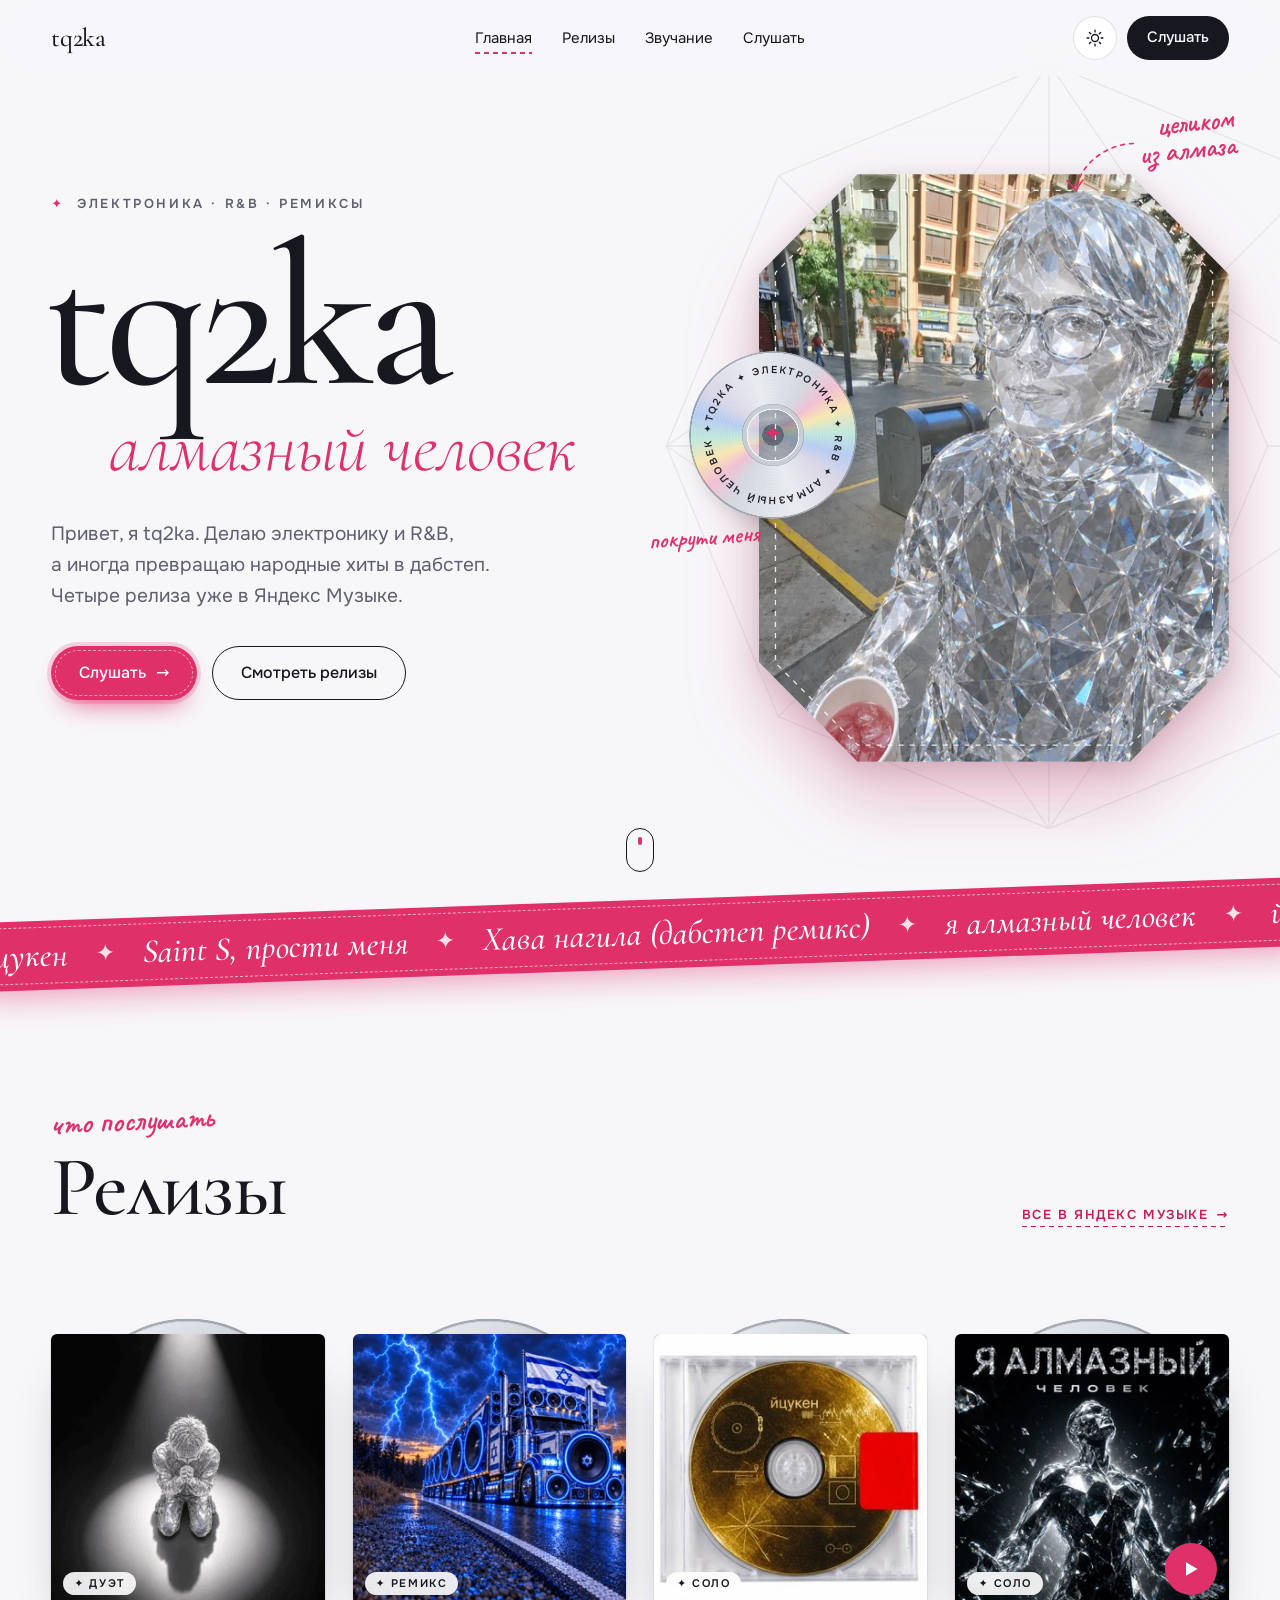
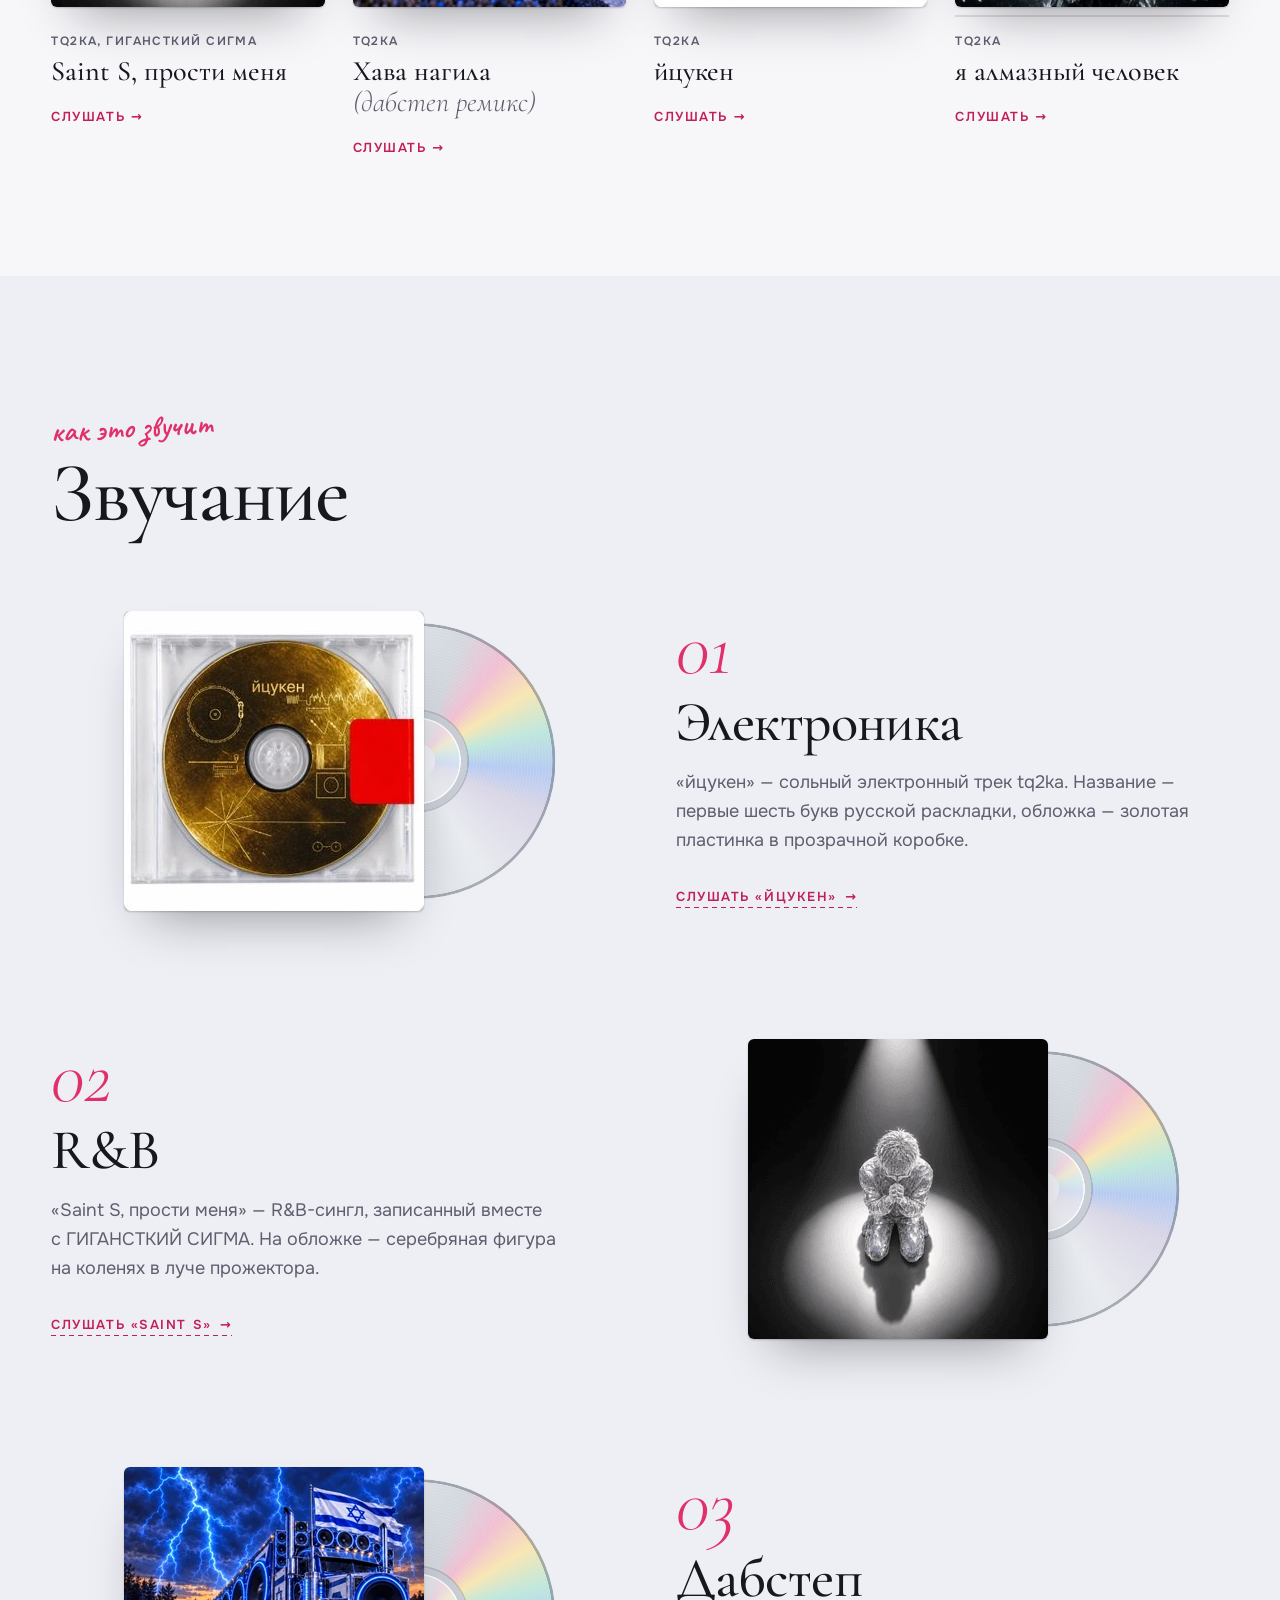
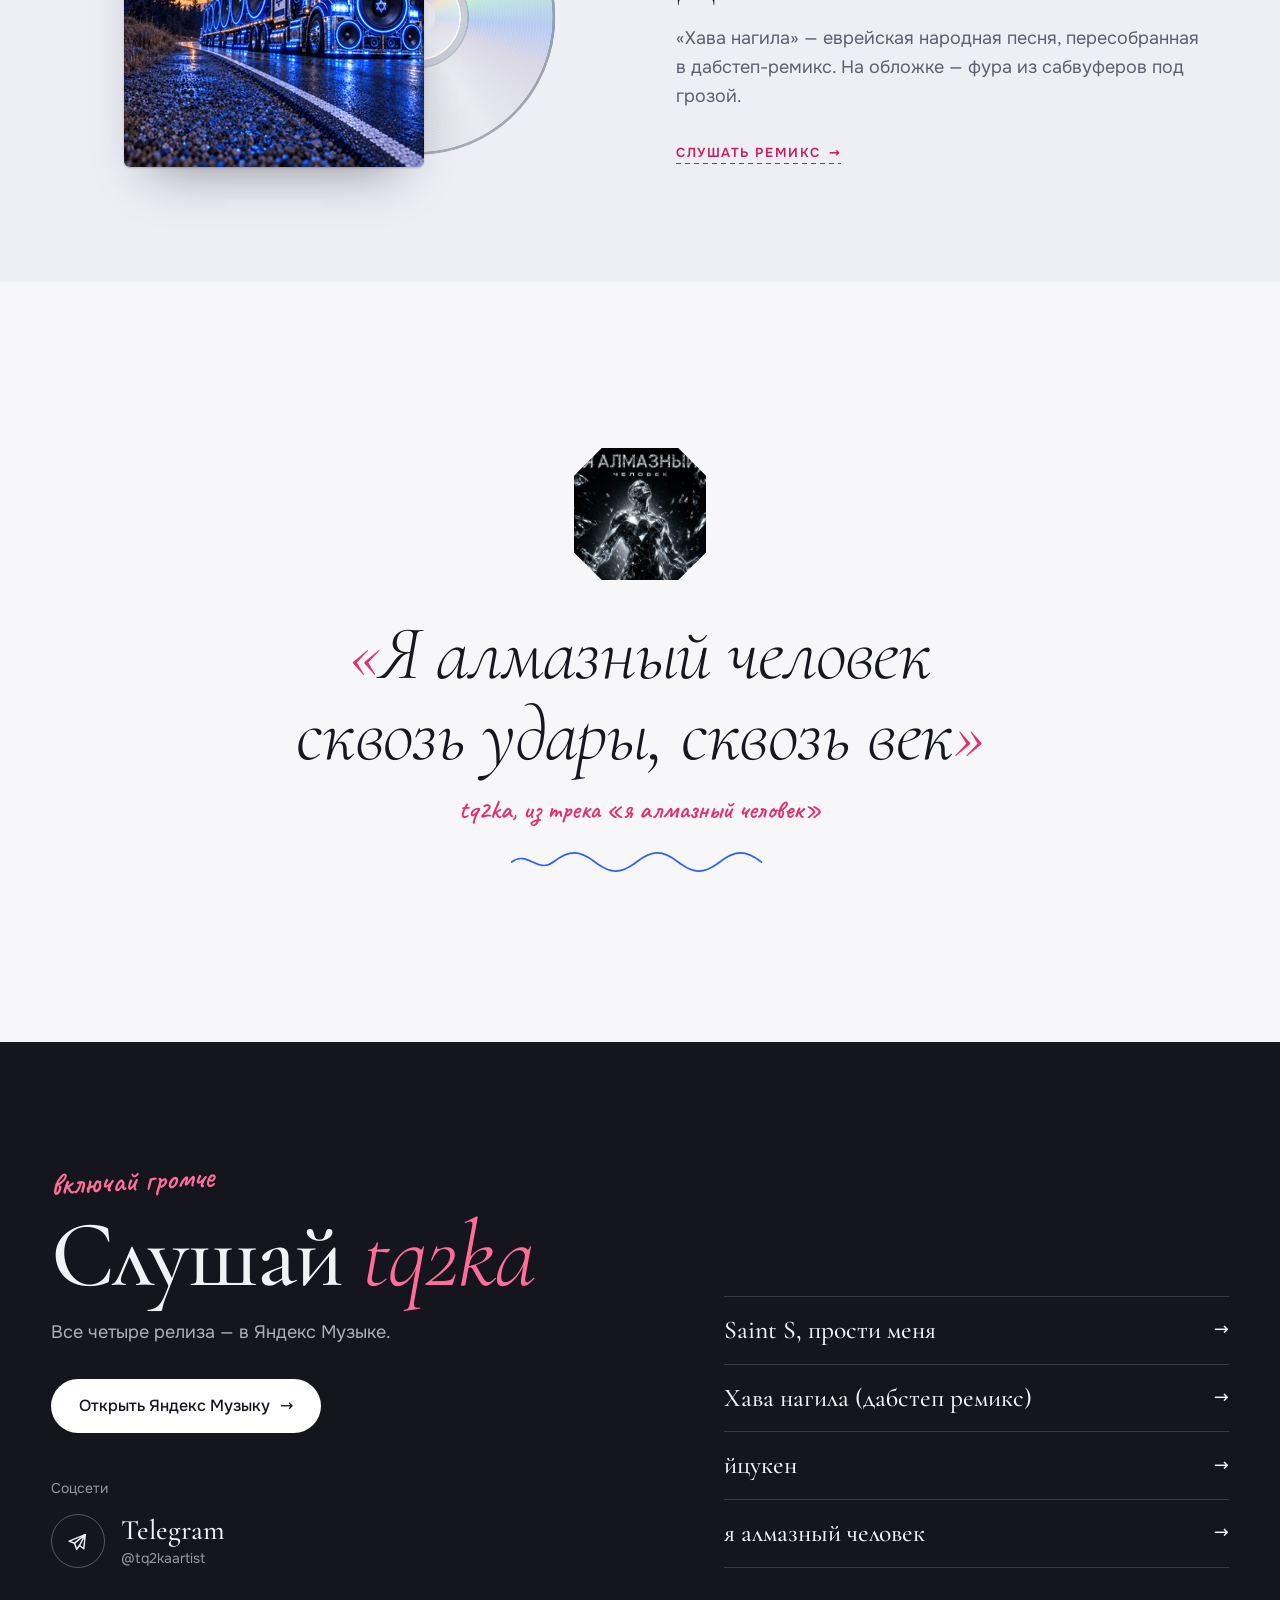
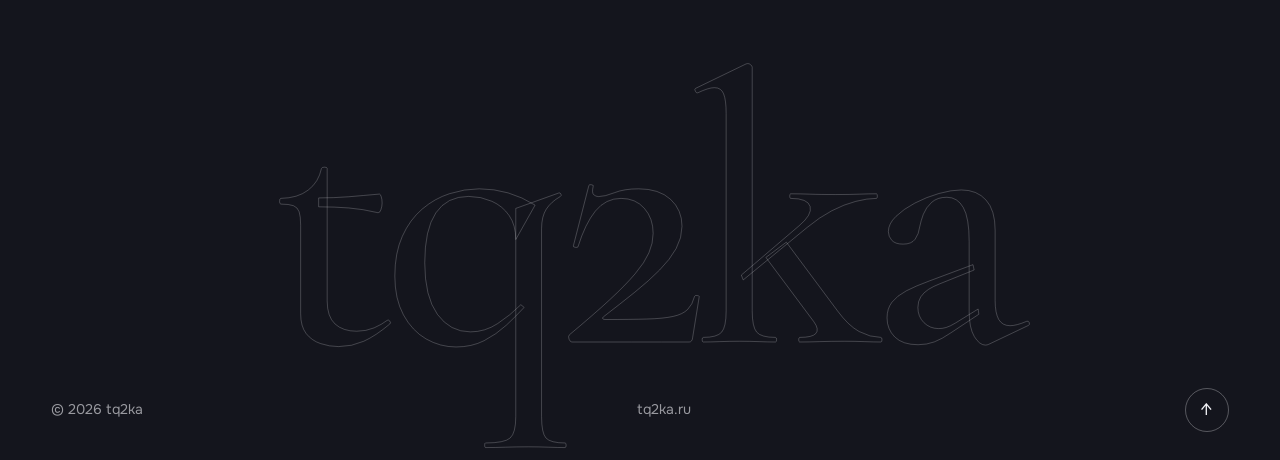
==== commit a7652e40: "Соцсети: Telegram @tq2kaartist в подвале и мобильном меню Co-Authored-By: Claude Opus 5.5 <noreply@a" ====
--- a/index.html
+++ b/index.html
@@ -40,7 +40,7 @@
     "url": "https://tq2ka.ru/",
     "image": "https://tq2ka.ru/img/tq2ka.jpg",
     "genre": ["Электроника", "R&B"],
-    "sameAs": ["https://music.yandex.ru/artist/26457959"],
+    "sameAs": ["https://music.yandex.ru/artist/26457959", "https://t.me/tq2kaartist"],
     "track": [
       {"@type": "MusicRecording", "name": "Saint S, прости меня", "byArtist": [{"@type": "MusicGroup", "name": "tq2ka"}, {"@type": "MusicGroup", "name": "ГИГАНСТКИЙ СИГМА"}]},
       {"@type": "MusicRecording", "name": "Хава нагила (дабстеп ремикс)", "byArtist": {"@type": "MusicGroup", "name": "tq2ka"}},
@@ -87,7 +87,10 @@
       <a href="#sound">Звучание</a>
       <a href="#listen">Слушать</a>
     </nav>
-    <a class="btn btn--pink" href="https://music.yandex.ru/artist/26457959" target="_blank" rel="noopener">Яндекс Музыка <span aria-hidden="true">→</span></a>
+    <div class="menu-full__btns">
+      <a class="btn btn--pink" href="https://music.yandex.ru/artist/26457959" target="_blank" rel="noopener">Яндекс Музыка <span aria-hidden="true">→</span></a>
+      <a class="btn btn--ghost" href="https://t.me/tq2kaartist" target="_blank" rel="noopener">Telegram</a>
+    </div>
   </div>
 
   <main id="main">
@@ -284,6 +287,13 @@
         <h2 class="foot__h">Слушай <em>tq2ka</em></h2>
         <p class="foot__p">Все четыре релиза — в&nbsp;Яндекс Музыке.</p>
         <a class="btn btn--light" data-magnetic href="https://music.yandex.ru/artist/26457959" target="_blank" rel="noopener">Открыть Яндекс Музыку <span aria-hidden="true">→</span></a>
+        <div class="social">
+          <p class="social__t">Соцсети</p>
+          <a class="tg" href="https://t.me/tq2kaartist" target="_blank" rel="noopener">
+            <span class="tg__i" aria-hidden="true"><svg viewBox="0 0 24 24" fill="none" stroke="currentColor" stroke-width="1.6" stroke-linejoin="round" stroke-linecap="round"><path d="M21 4 3.4 11.1l5.9 2.2 2.3 6.7 3.1-4.2 4.7 3.6L21 4Z"/><path d="M9.3 13.3 21 4l-6.3 11.8"/></svg></span>
+            <span class="tg__n">Telegram <small>@tq2kaartist</small></span>
+          </a>
+        </div>
       </div>
       <ul class="foot__list" data-reveal>
         <li><a href="https://music.yandex.ru/search?text=tq2ka%20Saint%20S%2C%20%D0%BF%D1%80%D0%BE%D1%81%D1%82%D0%B8%20%D0%BC%D0%B5%D0%BD%D1%8F" target="_blank" rel="noopener"><span>Saint S, прости меня</span><i aria-hidden="true">→</i></a></li>
--- a/css/style.css
+++ b/css/style.css
@@ -180,7 +180,7 @@
 .menu-full nav { display: flex; flex-direction: column; gap: 4px; }
 .menu-full nav a { font: 500 clamp(40px, 11vw, 64px)/1.15 var(--serif); text-decoration: none; }
 .menu-full nav a:hover { color: var(--pink); font-style: italic; }
-.menu-full .btn { align-self: flex-start; }
+.menu-full__btns { display: flex; flex-wrap: wrap; gap: 12px; }
 
 /* ───────── Кнопки и ссылки ───────── */
 .btn {
@@ -610,6 +610,22 @@
 .foot__h em { font-weight: 300; color: #ff6e9a; }
 .foot__p { margin: 0 0 32px; color: rgba(241, 241, 246, .7); }
 
+/* соцсети: пока только Telegram */
+.social { margin-top: 44px; }
+.social__t { margin: 0 0 14px; font-size: 14px; color: rgba(241, 241, 246, .6); }
+.tg { display: inline-flex; align-items: center; gap: 16px; text-decoration: none; color: var(--foot-ink); }
+.tg__i {
+  flex: none; width: 54px; height: 54px; border-radius: 50%;
+  display: grid; place-items: center;
+  border: 1px solid rgba(241, 241, 246, .3);
+  transition: background-color .25s, border-color .25s, color .25s;
+}
+.tg__i svg { width: 22px; height: 22px; translate: -1px 1px; }
+.tg__n { font: 400 clamp(24px, 2.2vw, 30px)/1.1 var(--serif); transition: color .25s; }
+.tg__n small { display: block; margin-top: 4px; font: 400 14px/1.2 var(--sans); color: rgba(241, 241, 246, .6); }
+.tg:hover .tg__i { background: #ff6e9a; border-color: #ff6e9a; color: #fff; }
+.tg:hover .tg__n { color: #ff6e9a; }
+
 .foot__list { list-style: none; margin: 0; padding: 0; border-top: 1px solid rgba(241, 241, 246, .16); }
 .foot__list li { border-bottom: 1px solid rgba(241, 241, 246, .16); }
 .foot__list a {
